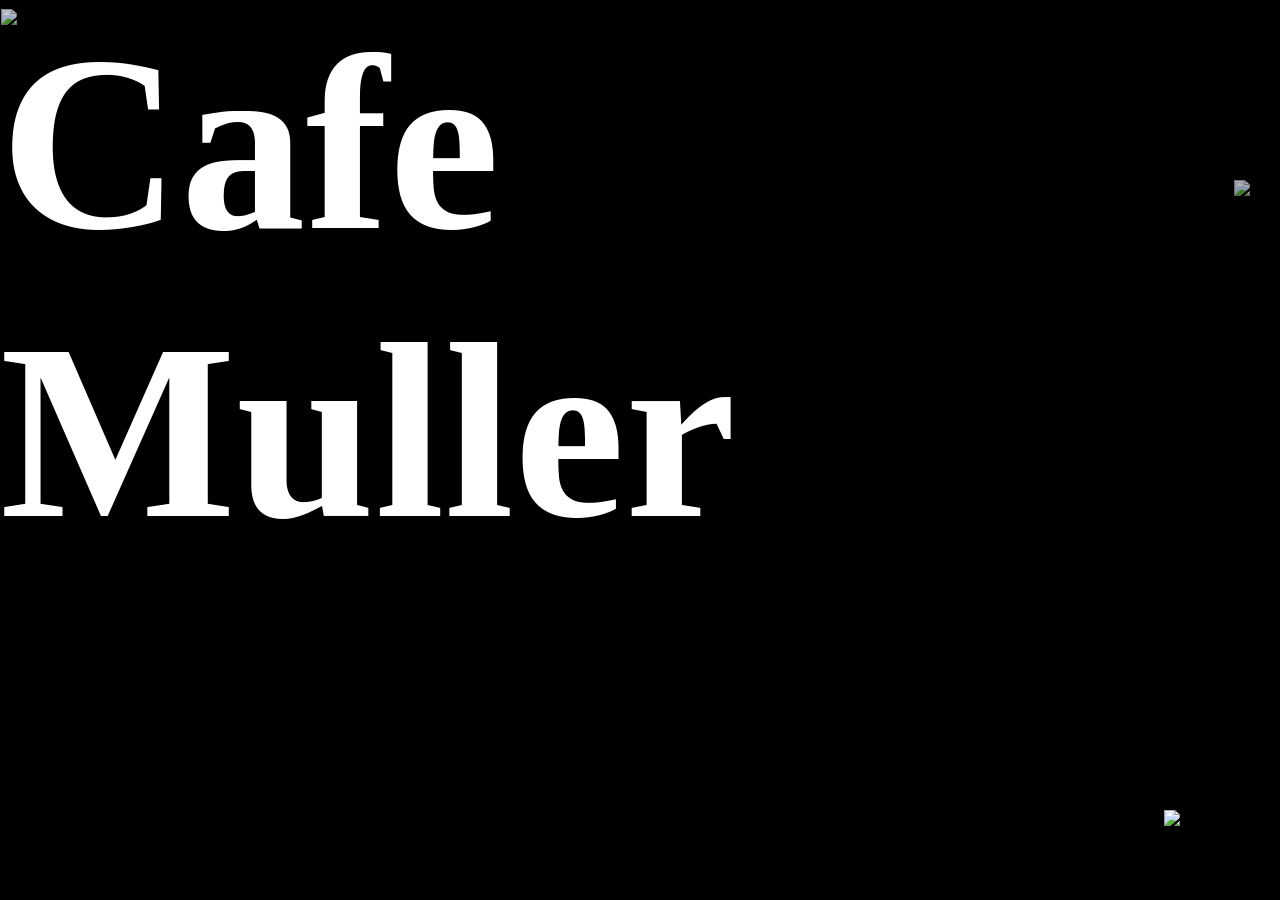
==== index.html @ 4f9dac2a "Add index.html for redirection to homepage" ====
<!DOCTYPE html>
<html>
  <head>
    <meta charset="utf-8">
    <meta http-equiv="refresh" content="0; url=./pages/2.html">
    <title>Redirecting...</title>
  </head>
  <body>
    <p>Redirecting to <a href="./pages/2.html">homepage</a>...</p>
  </body>
</html>
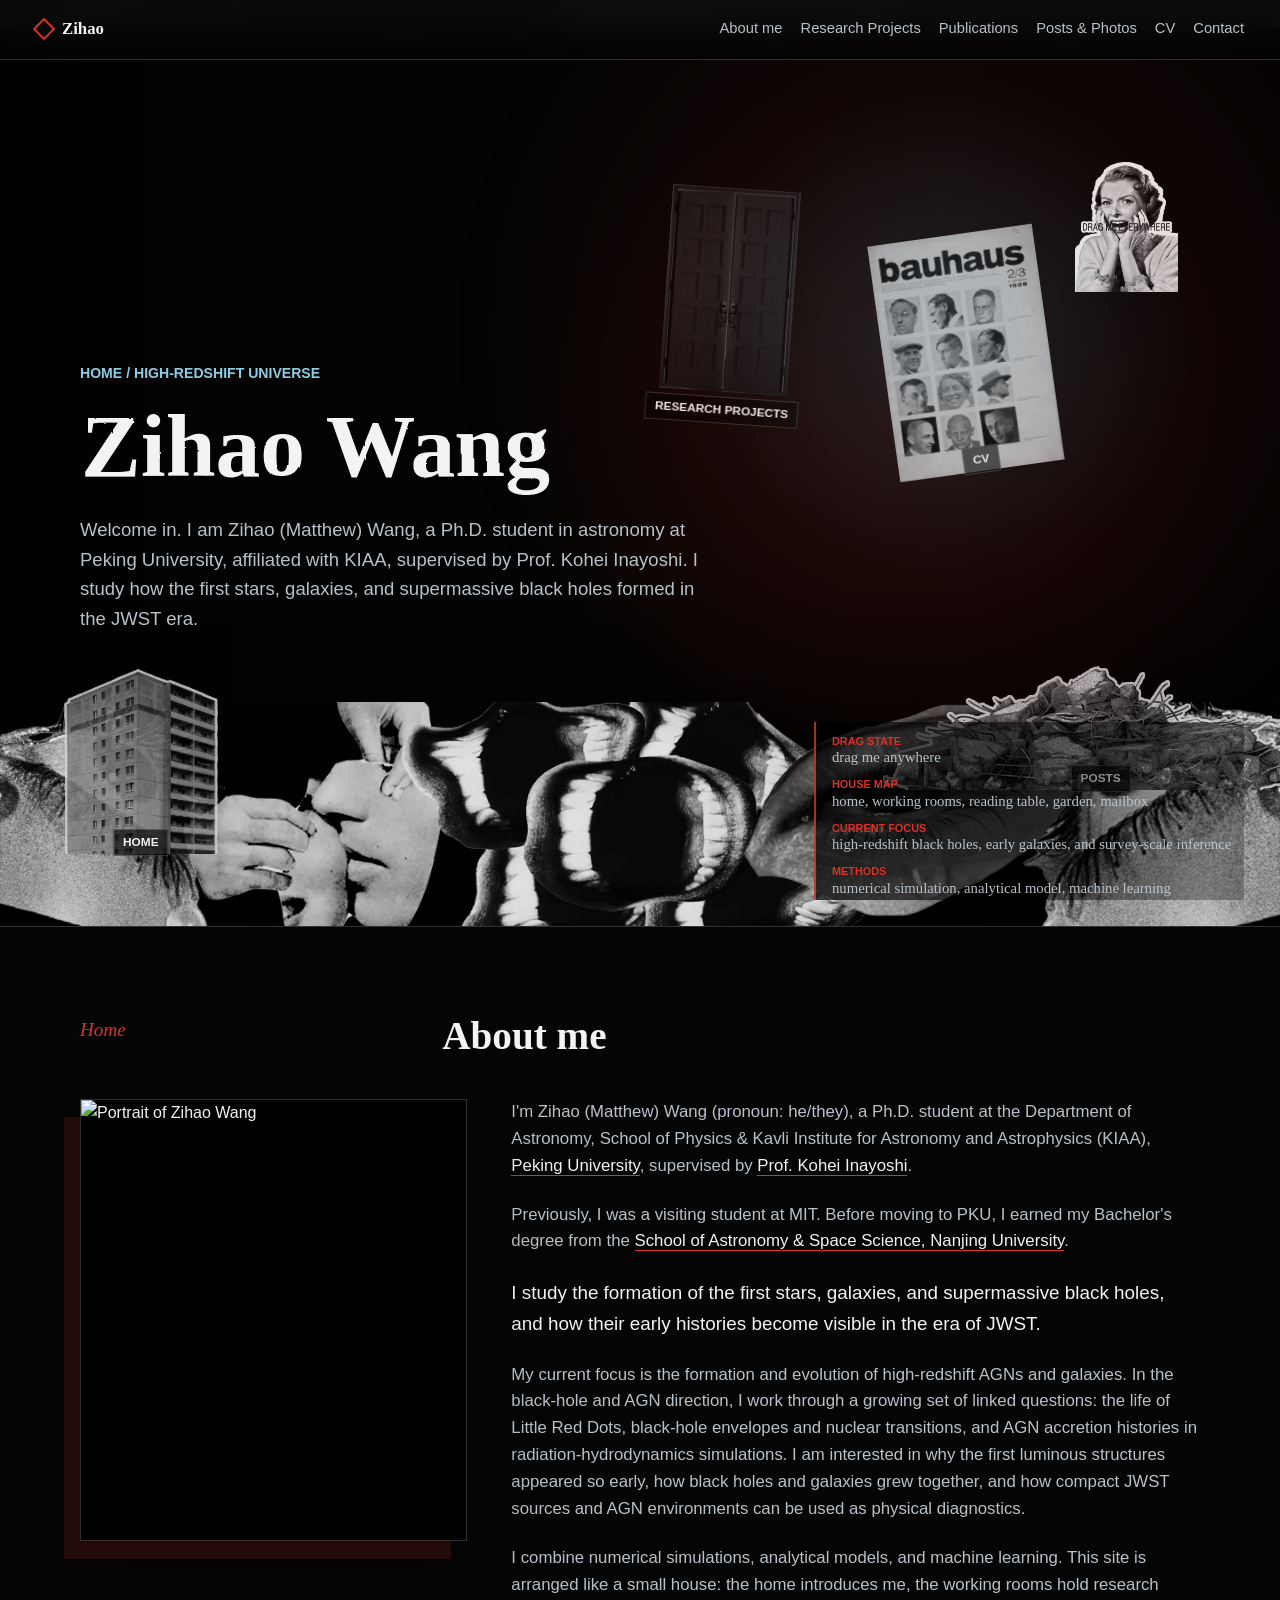
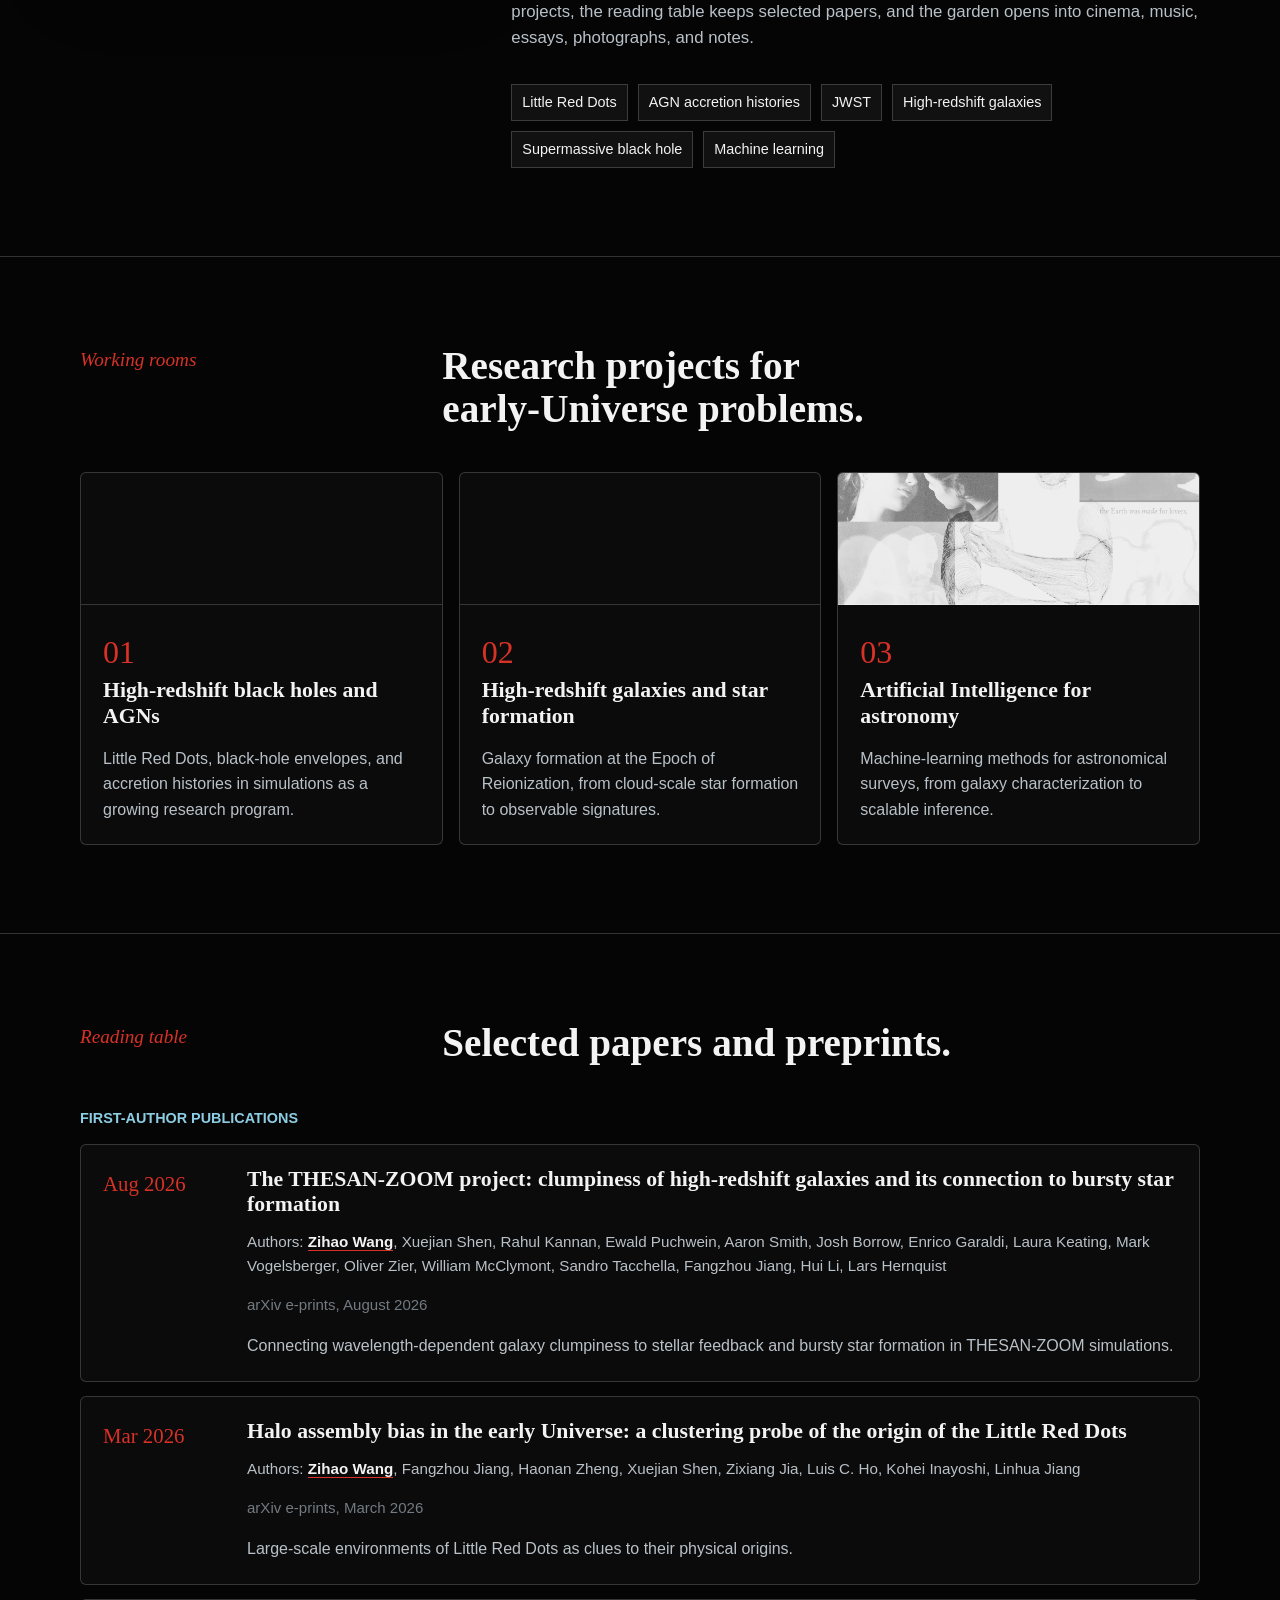
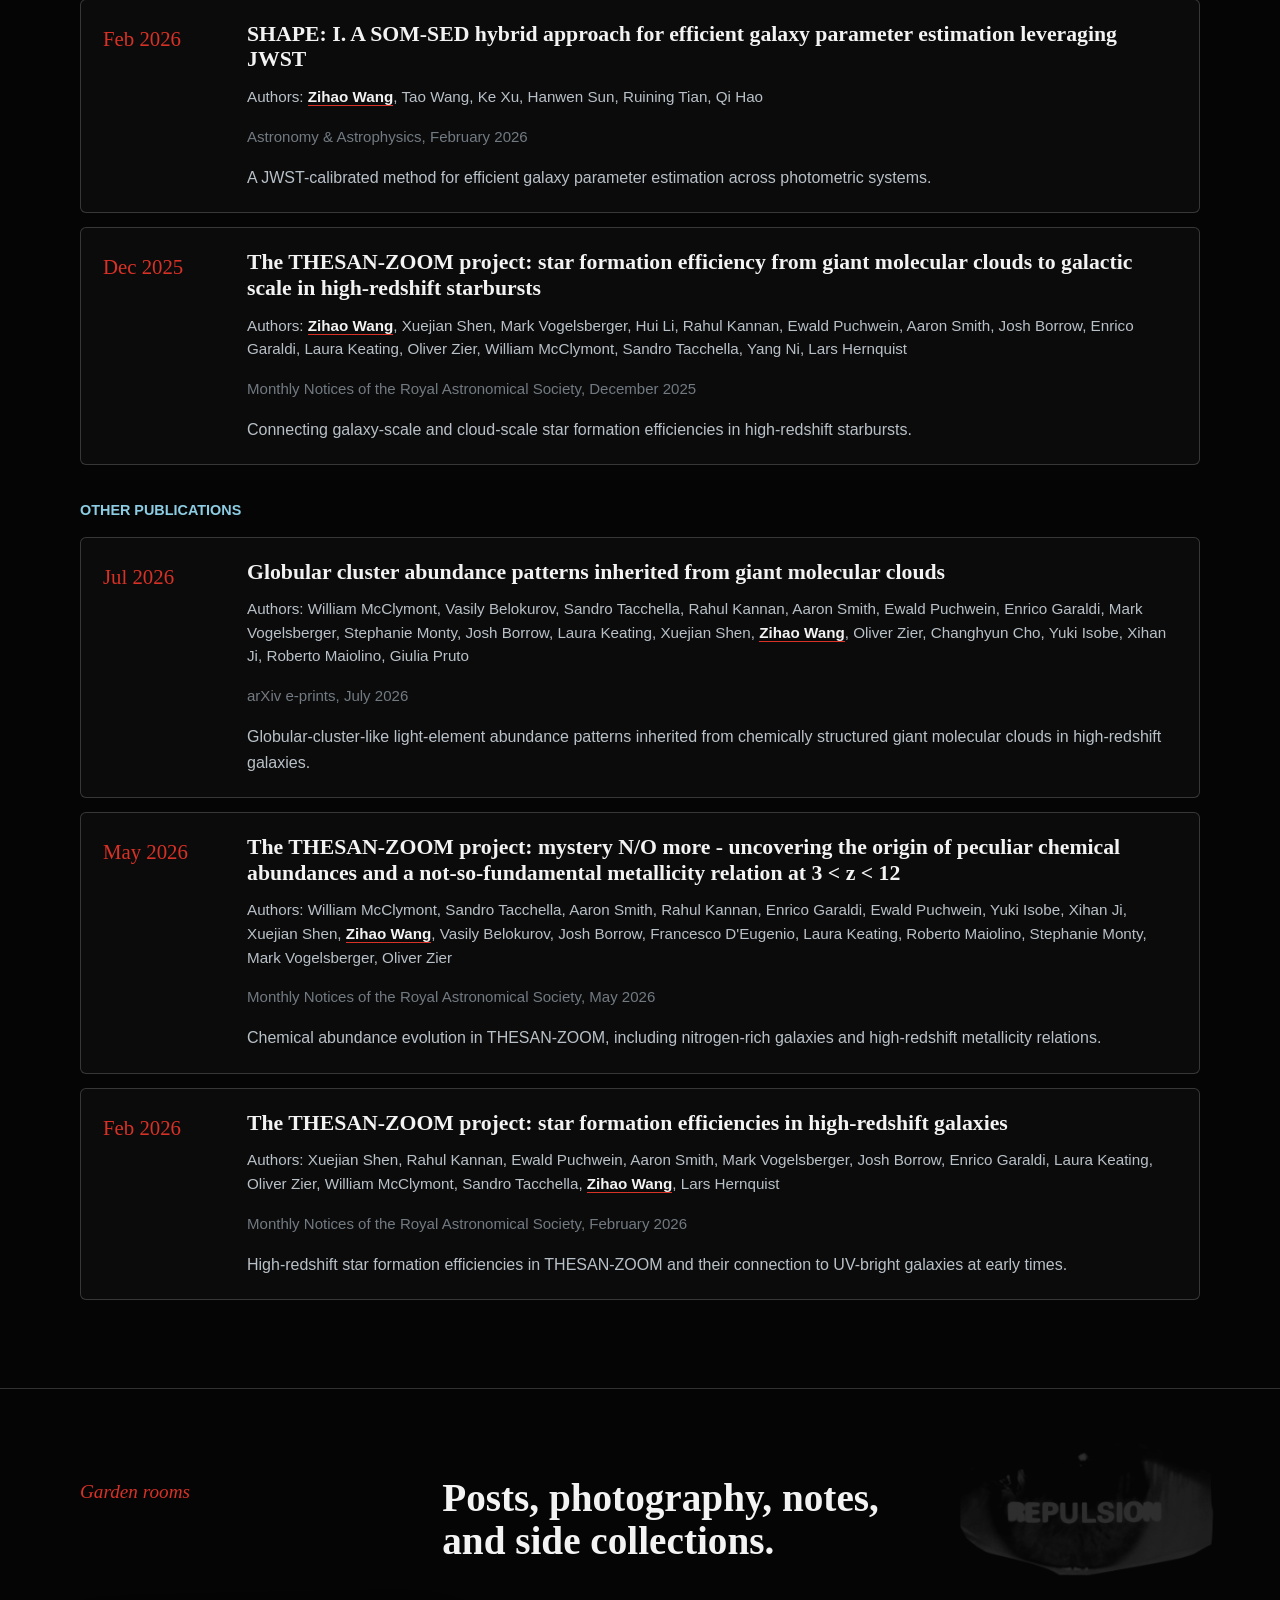
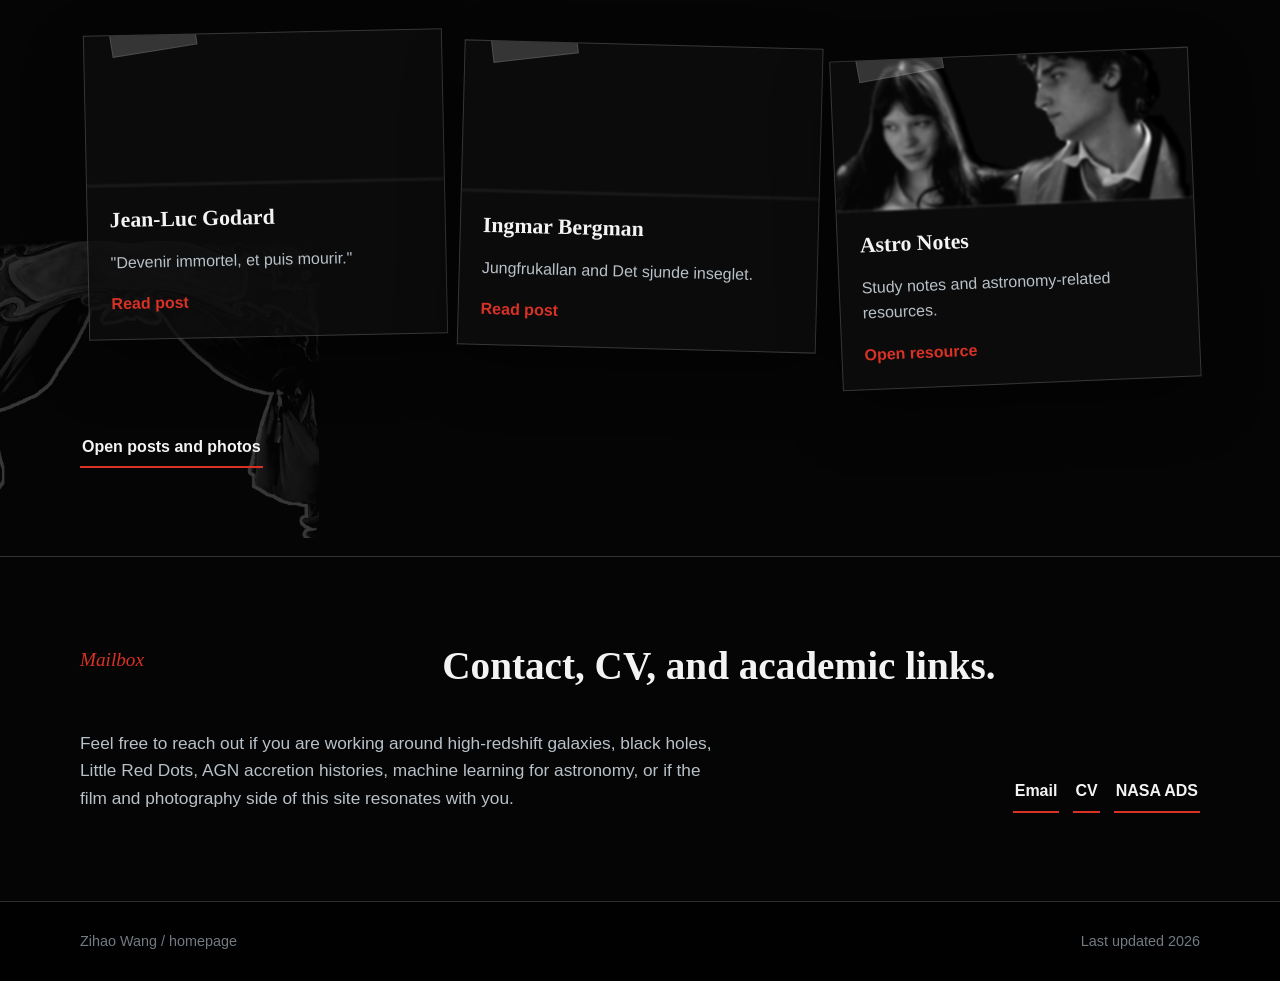
==== commit e5fe00e8: "Publish site updates and faster BH-star evolution" ====
--- a/index.html
+++ b/index.html
@@ -1,11 +1,1728 @@
 <!DOCTYPE html>
-<html>
-  <head>
-    <meta charset="utf-8">
-    <meta http-equiv="refresh" content="0; url=./pages/2.html">
-    <title>Redirecting...</title>
-  </head>
-  <body>
-    <p>Redirecting to <a href="./pages/2.html">homepage</a>...</p>
-  </body>
+<html lang="en">
+<head>
+  <meta charset="utf-8">
+  <meta name="viewport" content="width=device-width, initial-scale=1">
+  <title>Zihao Wang | Homepage</title>
+  <meta name="description" content="Zihao Wang is a Ph.D. student in astronomy at Peking University / KIAA, working on high-redshift black holes, AGNs, Little Red Dots, galaxy formation, numerical simulations, and machine learning.">
+  <meta name="robots" content="index, follow">
+  <link rel="canonical" href="https://zihaowang-kiaa.github.io/personal-homepage/">
+  <meta property="og:type" content="profile">
+  <meta property="og:title" content="Zihao Wang | Astronomy Ph.D. Student">
+  <meta property="og:description" content="Personal academic homepage of Zihao Wang: high-redshift black holes, AGNs, Little Red Dots, galaxy formation, publications, projects, posts, and CV.">
+  <meta property="og:url" content="https://zihaowang-kiaa.github.io/personal-homepage/">
+  <meta property="og:image" content="https://zihaowang-kiaa.github.io/personal-homepage/source%20materials/ppl.png">
+  <meta name="twitter:card" content="summary_large_image">
+  <link rel="icon" href="data:,">
+  <script type="application/ld+json">
+    {
+      "@context": "https://schema.org",
+      "@type": "Person",
+      "name": "Zihao Wang",
+      "alternateName": ["Matthew Wang", "Z. Wang"],
+      "url": "https://zihaowang-kiaa.github.io/personal-homepage/",
+      "image": "https://zihaowang-kiaa.github.io/personal-homepage/source%20materials/ppl.png",
+      "jobTitle": "Ph.D. student in astronomy",
+      "affiliation": {
+        "@type": "CollegeOrUniversity",
+        "name": "Peking University"
+      },
+      "alumniOf": [
+        {
+          "@type": "CollegeOrUniversity",
+          "name": "Nanjing University"
+        },
+        {
+          "@type": "CollegeOrUniversity",
+          "name": "Massachusetts Institute of Technology"
+        }
+      ],
+      "knowsAbout": [
+        "Astronomy",
+        "High-redshift black holes",
+        "Active galactic nuclei",
+        "Little Red Dots",
+        "Galaxy formation",
+        "Numerical simulations",
+        "Machine learning for astronomy"
+      ],
+      "email": "mailto:zihaowang25@stu.pku.edu.cn",
+      "sameAs": [
+        "https://orcid.org/0009-0007-4590-6550",
+        "https://ui.adsabs.harvard.edu/public-libraries/KrWPK55_RIi-0et1K3-kDQ",
+        "https://astro.pku.edu.cn/"
+      ]
+    }
+  </script>
+  <style>
+    :root {
+      color-scheme: dark;
+      --bg: #050505;
+      --ink: #f3f3f3;
+      --muted: #b9c1c8;
+      --dim: #727a82;
+      --line: rgba(255, 255, 255, 0.18);
+      --red: #d83126;
+      --cyan: #8dcde3;
+      --paper: rgba(14, 14, 14, 0.84);
+      --room-image: url("source materials/door_close.png");
+    }
+
+    * {
+      box-sizing: border-box;
+    }
+
+    html {
+      scroll-behavior: smooth;
+    }
+
+    body {
+      margin: 0;
+      min-height: 100vh;
+      color: var(--ink);
+      background: var(--bg);
+      font-family: Inter, Helvetica, Arial, sans-serif;
+      line-height: 1.6;
+      overflow-x: hidden;
+    }
+
+    body::before {
+      content: "";
+      position: fixed;
+      inset: 0;
+      background-image: url("source materials/bgfirst.png");
+      background-size: cover;
+      background-position: center;
+      opacity: 0.38;
+      z-index: -3;
+    }
+
+    body::after {
+      content: "";
+      position: fixed;
+      inset: 0;
+      background: rgba(0, 0, 0, 0.52);
+      z-index: -2;
+    }
+
+    a {
+      color: inherit;
+      text-decoration: none;
+    }
+
+    img {
+      display: block;
+      max-width: 100%;
+    }
+
+    .site-nav {
+      position: fixed;
+      top: 0;
+      left: 0;
+      right: 0;
+      z-index: 20;
+      display: flex;
+      align-items: center;
+      justify-content: space-between;
+      gap: 24px;
+      padding: 16px 36px;
+      border-bottom: 1px solid var(--line);
+      background: rgba(5, 5, 5, 0.74);
+      backdrop-filter: blur(14px);
+    }
+
+    .mark {
+      display: inline-flex;
+      align-items: center;
+      gap: 10px;
+      font-family: Georgia, "Times New Roman", serif;
+      font-size: 1.05rem;
+      font-weight: 700;
+    }
+
+    .mark::before {
+      content: "";
+      width: 12px;
+      height: 12px;
+      border: 2px solid var(--red);
+      transform: rotate(45deg);
+    }
+
+    .nav-links {
+      display: flex;
+      align-items: center;
+      gap: 18px;
+      color: var(--muted);
+      font-size: 0.92rem;
+    }
+
+    .nav-links a {
+      border-bottom: 1px solid transparent;
+    }
+
+    .nav-projects {
+      position: relative;
+    }
+
+    .nav-projects summary {
+      list-style: none;
+      cursor: pointer;
+      border-bottom: 1px solid transparent;
+    }
+
+    .nav-projects summary::-webkit-details-marker {
+      display: none;
+    }
+
+    .nav-projects summary:hover,
+    .nav-projects summary:focus-visible,
+    .nav-links a:hover,
+    .nav-links a:focus-visible {
+      color: var(--ink);
+      border-color: var(--red);
+    }
+
+    .nav-projects[open] summary {
+      color: var(--ink);
+      border-color: var(--red);
+    }
+
+    .nav-project-options {
+      position: absolute;
+      top: calc(100% + 14px);
+      right: 0;
+      width: 300px;
+      border: 1px solid var(--line);
+      background: rgba(5, 5, 5, 0.92);
+      backdrop-filter: blur(14px);
+      box-shadow: 0 22px 44px rgba(0, 0, 0, 0.34);
+    }
+
+    .nav-project-options a,
+    .nav-project-options span {
+      display: grid;
+      gap: 2px;
+      padding: 14px;
+      border-top: 1px solid var(--line);
+      color: var(--muted);
+    }
+
+    .nav-project-options a:first-child,
+    .nav-project-options span:first-child {
+      border-top: 0;
+    }
+
+    .nav-project-options a:hover,
+    .nav-project-options a:focus-visible {
+      color: var(--ink);
+      background: rgba(216, 49, 38, 0.14);
+    }
+
+    .nav-project-options small {
+      color: var(--dim);
+      font-weight: 800;
+      text-transform: uppercase;
+      letter-spacing: 0;
+    }
+
+    .nav-project-options .placeholder {
+      opacity: 0.58;
+    }
+
+    main {
+      position: relative;
+    }
+
+    .hero {
+      position: relative;
+      min-height: 100svh;
+      padding: 128px 36px 84px;
+      display: grid;
+      align-items: center;
+      overflow: hidden;
+      isolation: isolate;
+    }
+
+    .hero::after {
+      content: "";
+      position: absolute;
+      inset: 0;
+      z-index: 0;
+      pointer-events: none;
+      background: radial-gradient(
+        circle at var(--spot-x, 74%) var(--spot-y, 34%),
+        rgba(141, 205, 227, 0.18),
+        rgba(216, 49, 38, 0.08) 16rem,
+        transparent 31rem
+      );
+      opacity: 0.82;
+      transition: opacity 0.24s ease;
+    }
+
+    .hero-inner,
+    .section-inner {
+      width: min(1120px, 100%);
+      margin: 0 auto;
+    }
+
+    .hero-inner {
+      position: relative;
+      z-index: 2;
+      display: block;
+      align-items: center;
+      pointer-events: none;
+    }
+
+    .hero-copy {
+      position: relative;
+      width: 100%;
+      pointer-events: auto;
+    }
+
+    .eyebrow {
+      margin: 0 0 18px;
+      color: var(--cyan);
+      font-size: 0.88rem;
+      text-transform: uppercase;
+      font-weight: 700;
+    }
+
+    h1 {
+      margin: 0;
+      max-width: 760px;
+      font-family: Georgia, "Times New Roman", serif;
+      font-size: 5.6rem;
+      line-height: 0.94;
+      font-weight: 700;
+      text-wrap: balance;
+      filter: url(#text-waver);
+    }
+
+    .lead {
+      margin: 28px 0 0;
+      width: min(620px, 100%);
+      color: var(--muted);
+      font-size: 1.16rem;
+    }
+
+    .hero-actions {
+      display: flex;
+      flex-wrap: wrap;
+      gap: 12px;
+      margin-top: 32px;
+    }
+
+    .text-link {
+      display: inline-flex;
+      align-items: center;
+      min-height: 42px;
+      padding: 0 2px;
+      color: var(--ink);
+      border-bottom: 2px solid var(--red);
+      font-weight: 700;
+    }
+
+    .text-link:hover,
+    .text-link:focus-visible {
+      color: var(--cyan);
+    }
+
+    .collage {
+      position: absolute;
+      inset: 0;
+      pointer-events: none;
+      z-index: 1;
+    }
+
+    .collage img {
+      position: absolute;
+      mix-blend-mode: screen;
+      filter: grayscale(100%) contrast(1.2);
+      opacity: 0.7;
+    }
+
+    .collage .eye {
+      width: 24vw;
+      min-width: 220px;
+      right: 5vw;
+      top: 18vh;
+      opacity: 0.42;
+    }
+
+    .home-stage {
+      position: absolute;
+      inset: 0;
+      z-index: 0;
+      overflow: hidden;
+      background: #050505;
+      isolation: isolate;
+    }
+
+    .home-stage::after {
+      content: "";
+      position: absolute;
+      inset: 0;
+      z-index: 1;
+      pointer-events: none;
+      background:
+        linear-gradient(90deg, rgba(0, 0, 0, 0.82), rgba(0, 0, 0, 0.38) 42%, rgba(0, 0, 0, 0.58)),
+        linear-gradient(0deg, rgba(0, 0, 0, 0.88), transparent 38%),
+        radial-gradient(circle at var(--spot-x, 70%) var(--spot-y, 44%), rgba(216, 49, 38, 0.18), transparent 34%);
+    }
+
+    .stage-video {
+      position: absolute;
+      inset: 0;
+      z-index: 0;
+      width: 100%;
+      height: 100%;
+      object-fit: cover;
+      opacity: 0.34;
+      filter: grayscale(100%) contrast(1.4) brightness(0.74);
+    }
+
+    .stage-ground,
+    .stage-prop {
+      position: absolute;
+      z-index: 3;
+      display: block;
+      user-select: none;
+    }
+
+    .stage-ground {
+      left: 0;
+      right: 0;
+      bottom: -10px;
+      z-index: 2;
+      width: 100%;
+      height: 26%;
+      object-fit: cover;
+      opacity: 0.88;
+      filter: grayscale(100%) contrast(1.12);
+      pointer-events: none;
+    }
+
+    .stage-prop {
+      border: 0;
+      padding: 0;
+      background: transparent;
+      color: var(--ink);
+      cursor: crosshair;
+      will-change: transform;
+    }
+
+    .stage-prop img {
+      width: 100%;
+      pointer-events: none;
+      filter: grayscale(100%) contrast(1.12) brightness(0.82);
+      opacity: 0.86;
+      transition: filter 0.2s ease, transform 0.2s ease, opacity 0.2s ease;
+    }
+
+    .stage-prop.is-lit img,
+    .stage-prop.is-cued img,
+    .stage-prop.is-unlocked img {
+      filter: grayscale(0%) contrast(1.14);
+      transform: translateY(-8px) scale(1.04);
+      opacity: 1;
+    }
+
+    .stage-prop.is-cued::after,
+    .stage-prop.is-unlocked::after {
+      content: "";
+      position: absolute;
+      inset: -10px;
+      z-index: -1;
+      border: 1px solid rgba(141, 205, 227, 0.54);
+      background: radial-gradient(circle, rgba(141, 205, 227, 0.18), transparent 62%);
+      transform: rotate(-3deg);
+    }
+
+    .stage-prop.is-unlocked {
+      cursor: pointer;
+    }
+
+    .stage-prop.is-unlocked::after {
+      border-color: rgba(216, 49, 38, 0.58);
+      background: radial-gradient(circle, rgba(216, 49, 38, 0.18), transparent 66%);
+    }
+
+    .stage-prop:focus-visible {
+      outline: 2px solid var(--cyan);
+      outline-offset: 4px;
+    }
+
+    .stage-prop.house {
+      left: clamp(28px, 5vw, 84px);
+      bottom: clamp(58px, 8vh, 92px);
+      width: clamp(118px, 12vw, 190px);
+    }
+
+    .stage-prop.door {
+      left: 52%;
+      top: 18%;
+      width: clamp(94px, 10vw, 170px);
+      transform: rotate(4deg);
+    }
+
+    .stage-prop.ruin {
+      right: clamp(-70px, -3vw, -20px);
+      bottom: clamp(100px, 15vh, 170px);
+      width: clamp(280px, 34vw, 520px);
+    }
+
+    .stage-prop.cv {
+      right: clamp(120px, 18vw, 280px);
+      top: clamp(130px, 23vh, 230px);
+      width: clamp(130px, 13vw, 210px);
+      transform: rotate(-8deg);
+    }
+
+    .stage-label {
+      position: absolute;
+      left: 50%;
+      bottom: -2px;
+      width: max-content;
+      max-width: 180px;
+      padding: 6px 9px;
+      transform: translateX(-50%);
+      border: 1px solid rgba(255, 255, 255, 0.18);
+      background: rgba(0, 0, 0, 0.62);
+      color: var(--ink);
+      font-size: 0.74rem;
+      font-weight: 900;
+      line-height: 1.1;
+      text-transform: uppercase;
+    }
+
+    .stage-prop.door .stage-label {
+      bottom: auto;
+      top: calc(100% + 5px);
+    }
+
+    .stage-dragger {
+      position: absolute;
+      top: clamp(92px, 15vh, 160px);
+      right: clamp(34px, 8vw, 144px);
+      z-index: 5;
+      width: clamp(86px, 8vw, 138px);
+      padding: 0;
+      border: 0;
+      background: transparent;
+      color: var(--ink);
+      cursor: grab;
+      touch-action: none;
+      user-select: none;
+      filter: drop-shadow(0 24px 28px rgba(0, 0, 0, 0.55));
+    }
+
+    .stage-dragger img {
+      width: 100%;
+      pointer-events: none;
+      filter: grayscale(100%) contrast(1.16);
+      opacity: 0.92;
+      transition: filter 0.18s ease, opacity 0.18s ease, transform 0.18s ease;
+    }
+
+    .stage-dragger:hover img,
+    .stage-dragger:focus-visible img,
+    .stage-dragger.is-dragging img {
+      filter: grayscale(0%) contrast(1.12);
+      opacity: 1;
+      transform: rotate(-2deg) scale(1.03);
+    }
+
+    .stage-dragger:focus-visible {
+      outline: 2px solid var(--cyan);
+      outline-offset: 4px;
+    }
+
+    .collage .fragment {
+      width: 210px;
+      left: 8vw;
+      bottom: 12vh;
+      transform: rotate(11deg);
+      opacity: 0.55;
+    }
+
+    .stage-status {
+      position: absolute;
+      right: 36px;
+      bottom: 26px;
+      z-index: 4;
+      display: grid;
+      gap: 9px;
+      width: min(430px, calc(100% - 72px));
+      max-height: min(30svh, 178px);
+      padding: 12px 2px 12px 16px;
+      border-left: 2px solid rgba(216, 49, 38, 0.82);
+      background: linear-gradient(90deg, rgba(0, 0, 0, 0.74), rgba(0, 0, 0, 0.26));
+      color: var(--muted);
+      font-family: Georgia, "Times New Roman", serif;
+      font-size: 0.92rem;
+      line-height: 1.35;
+      overflow-y: auto;
+      overscroll-behavior: contain;
+      transition: border-color 0.2s ease, background 0.2s ease;
+    }
+
+    .stage-status.is-focused {
+      border-left-color: rgba(141, 205, 227, 0.92);
+      background: linear-gradient(90deg, rgba(0, 0, 0, 0.82), rgba(141, 205, 227, 0.1));
+    }
+
+    .stage-status::-webkit-scrollbar {
+      width: 8px;
+    }
+
+    .stage-status::-webkit-scrollbar-thumb {
+      background: rgba(255, 255, 255, 0.22);
+    }
+
+    .stage-status div {
+      padding-right: 10px;
+    }
+
+    .stage-status > div > span:first-child {
+      color: var(--red);
+      display: block;
+      font-family: Inter, Helvetica, Arial, sans-serif;
+      font-size: 0.68rem;
+      font-style: normal;
+      font-weight: 900;
+      letter-spacing: 0;
+      text-transform: uppercase;
+    }
+
+    section {
+      position: relative;
+      padding: 88px 36px;
+      border-top: 1px solid var(--line);
+    }
+
+    .section-head {
+      display: grid;
+      grid-template-columns: minmax(180px, 0.42fr) minmax(0, 1fr);
+      gap: 44px;
+      align-items: start;
+      margin-bottom: 42px;
+    }
+
+    .section-kicker {
+      margin: 0;
+      color: var(--red);
+      font-family: Georgia, "Times New Roman", serif;
+      font-size: 1.2rem;
+      font-style: italic;
+    }
+
+    .section-title {
+      margin: 0;
+      font-family: Georgia, "Times New Roman", serif;
+      font-size: 2.45rem;
+      line-height: 1.08;
+      text-wrap: balance;
+    }
+
+    .bio-grid {
+      display: grid;
+      grid-template-columns: minmax(240px, 0.72fr) minmax(0, 1.28fr);
+      gap: 44px;
+      align-items: start;
+    }
+
+    .portrait-stack {
+      position: sticky;
+      top: 96px;
+      min-height: 440px;
+      border: 1px solid var(--line);
+      background: rgba(0, 0, 0, 0.56);
+      box-shadow:
+        -16px 18px 0 rgba(216, 49, 38, 0.14),
+        0 28px 72px rgba(0, 0, 0, 0.42);
+      overflow: hidden;
+    }
+
+    .portrait-stack img {
+      width: 100%;
+      height: 100%;
+      min-height: 440px;
+      object-fit: contain;
+      object-position: center;
+      background: rgba(0, 0, 0, 0.42);
+    }
+
+    .bio-copy {
+      display: grid;
+      gap: 22px;
+    }
+
+    .bio-copy p {
+      margin: 0;
+      color: var(--muted);
+      font-size: 1.05rem;
+    }
+
+    .bio-copy .about-lede {
+      color: var(--ink);
+      font-size: 1.18rem;
+      line-height: 1.65;
+    }
+
+    .bio-copy a {
+      color: var(--ink);
+      border-bottom: 1px solid var(--red);
+    }
+
+    .bio-copy a:hover,
+    .bio-copy a:focus-visible {
+      color: var(--cyan);
+    }
+
+    .note-strip {
+      display: flex;
+      flex-wrap: wrap;
+      gap: 10px;
+      margin-top: 10px;
+    }
+
+    .note-strip span {
+      padding: 6px 10px;
+      border: 1px solid var(--line);
+      background: rgba(255, 255, 255, 0.05);
+      color: var(--ink);
+      font-size: 0.9rem;
+    }
+
+    .research-grid,
+    .works-grid,
+    .posts-grid {
+      display: grid;
+      grid-template-columns: repeat(3, minmax(0, 1fr));
+      gap: 16px;
+    }
+
+    .tile,
+    .work-item,
+    .post-item,
+    .publication {
+      border: 1px solid var(--line);
+      border-radius: 6px;
+      background: var(--paper);
+    }
+
+    .tile {
+      min-height: 300px;
+      padding: 0;
+      display: flex;
+      flex-direction: column;
+      justify-content: space-between;
+      overflow: hidden;
+    }
+
+    .project-card {
+      color: inherit;
+      transition: transform 0.2s ease, border-color 0.2s ease, background 0.2s ease;
+    }
+
+    .project-card:hover,
+    .project-card:focus-visible {
+      transform: translateY(-4px);
+      border-color: rgba(216, 49, 38, 0.72);
+      background: rgba(20, 20, 20, 0.92);
+      outline: none;
+    }
+
+    .tile h3,
+    .post-item h3,
+    .work-item h3,
+    .publication h3 {
+      margin: 0;
+      font-family: Georgia, "Times New Roman", serif;
+      font-size: 1.36rem;
+      line-height: 1.18;
+    }
+
+    .tile p,
+    .post-item p,
+    .work-item p,
+    .publication p {
+      margin: 16px 0 0;
+      color: var(--muted);
+    }
+
+    .publication .authors {
+      margin-top: 12px;
+      color: var(--muted);
+      font-size: 0.95rem;
+      line-height: 1.55;
+    }
+
+    .publication .me {
+      color: var(--ink);
+      font-weight: 800;
+      border-bottom: 1px solid var(--red);
+    }
+
+    .pub-group + .pub-group {
+      margin-top: 34px;
+    }
+
+    .pub-group-title {
+      margin: 0 0 14px;
+      color: var(--cyan);
+      font-size: 0.9rem;
+      font-weight: 900;
+      text-transform: uppercase;
+      letter-spacing: 0;
+    }
+
+    .tile .index {
+      color: var(--red);
+      font-family: Georgia, "Times New Roman", serif;
+      font-size: 2rem;
+    }
+
+    .tile-visual {
+      min-height: 132px;
+      border-bottom: 1px solid var(--line);
+      background-size: cover;
+      background-position: center;
+      filter: grayscale(0%) contrast(1.16);
+    }
+
+    .tile:nth-child(1) .tile-visual {
+      background-image: url("source materials/bg01.jpeg");
+    }
+
+    .tile:nth-child(2) .tile-visual {
+      background-image: url("source materials/JWST.png");
+    }
+
+    .tile:nth-child(3) .tile-visual {
+      background-image: url("source materials/bgfirst.png");
+    }
+
+    .tile-body {
+      padding: 22px;
+    }
+
+    .pub-list {
+      display: grid;
+      gap: 14px;
+    }
+
+    .publication {
+      display: grid;
+      grid-template-columns: 120px minmax(0, 1fr);
+      gap: 24px;
+      padding: 22px;
+    }
+
+    .publication time,
+    .publication .pub-label {
+      color: var(--red);
+      font-family: Georgia, "Times New Roman", serif;
+      font-size: 1.3rem;
+    }
+
+    .publication .venue {
+      color: var(--dim);
+      font-size: 0.94rem;
+    }
+
+    .work-item {
+      overflow: hidden;
+    }
+
+    .work-media {
+      aspect-ratio: 4 / 3;
+      border-bottom: 1px solid var(--line);
+      background-size: cover;
+      background-position: center;
+      filter: grayscale(100%) contrast(1.08);
+    }
+
+    .work-item:nth-child(1) .work-media {
+      background-image: url("source materials/bgfirst.png");
+    }
+
+    .work-item:nth-child(2) .work-media {
+      background-image: url("source materials/ppl.png");
+      filter: none;
+    }
+
+    .work-item:nth-child(3) .work-media {
+      background-image: url("source materials/ruin.png");
+    }
+
+    .work-body {
+      padding: 20px;
+    }
+
+    #posts {
+      overflow: hidden;
+    }
+
+    #posts::before,
+    #posts::after {
+      content: "";
+      position: absolute;
+      z-index: 0;
+      pointer-events: none;
+      background-size: contain;
+      background-repeat: no-repeat;
+      filter: grayscale(100%) contrast(1.2);
+      opacity: 0.2;
+    }
+
+    #posts::before {
+      right: 5vw;
+      top: 54px;
+      width: clamp(170px, 20vw, 310px);
+      aspect-ratio: 1;
+      background-image: url("source materials/eye2.png");
+      mix-blend-mode: screen;
+    }
+
+    #posts::after {
+      left: -60px;
+      bottom: 18px;
+      width: min(520px, 54vw);
+      aspect-ratio: 7 / 4;
+      background-image: url("source materials/curtain.png");
+    }
+
+    #posts .section-inner {
+      position: relative;
+      z-index: 2;
+    }
+
+    #posts .posts-grid {
+      padding: 28px 6px 36px;
+      align-items: start;
+    }
+
+    .post-item {
+      min-height: 190px;
+      padding: 22px;
+      overflow: hidden;
+    }
+
+    #posts .post-item {
+      position: relative;
+      border-radius: 0;
+      box-shadow: 0 24px 58px rgba(0, 0, 0, 0.38);
+      transform: rotate(-1.2deg);
+      transition: transform 0.22s ease, border-color 0.22s ease;
+    }
+
+    #posts .post-item:nth-child(even) {
+      transform: rotate(1.5deg) translateY(12px);
+    }
+
+    #posts .post-item:nth-child(3n) {
+      transform: rotate(-2.4deg) translateY(22px);
+    }
+
+    #posts .post-item::before {
+      content: "";
+      position: absolute;
+      top: -12px;
+      left: 26px;
+      width: 84px;
+      height: 26px;
+      z-index: 3;
+      background: rgba(243, 243, 243, 0.18);
+      border: 1px solid rgba(243, 243, 243, 0.12);
+      transform: rotate(-8deg);
+    }
+
+    #posts .post-item:hover,
+    #posts .post-item:focus-within {
+      transform: rotate(0deg) translateY(-6px);
+      border-color: rgba(216, 49, 38, 0.72);
+    }
+
+    .post-item.has-cover {
+      padding: 0;
+    }
+
+    .post-cover {
+      min-height: 150px;
+      background-size: cover;
+      background-position: center;
+      border-bottom: 1px solid var(--line);
+      filter: grayscale(82%) contrast(1.12) blur(1px);
+      transition: filter 0.24s ease;
+    }
+
+    #posts .post-item:hover .post-cover,
+    #posts .post-item:focus-within .post-cover {
+      filter: grayscale(8%) contrast(1.12) blur(0);
+    }
+
+    .post-body {
+      padding: 22px;
+    }
+
+    .post-item a {
+      color: var(--red);
+      font-weight: 700;
+      border-bottom: 1px solid transparent;
+    }
+
+    .post-item a:hover,
+    .post-item a:focus-visible {
+      border-color: var(--red);
+    }
+
+    .contact-band {
+      display: grid;
+      grid-template-columns: minmax(0, 1fr) auto;
+      gap: 32px;
+      align-items: end;
+    }
+
+    .contact-band p {
+      margin: 0;
+      max-width: 640px;
+      color: var(--muted);
+      font-size: 1.08rem;
+    }
+
+    .contact-links {
+      display: flex;
+      flex-wrap: wrap;
+      justify-content: flex-end;
+      gap: 14px;
+      color: var(--ink);
+      font-weight: 700;
+    }
+
+    footer {
+      padding: 28px 36px;
+      border-top: 1px solid var(--line);
+      color: var(--dim);
+      font-size: 0.9rem;
+      background: rgba(0, 0, 0, 0.8);
+    }
+
+    .footer-inner {
+      width: min(1120px, 100%);
+      margin: 0 auto;
+      display: flex;
+      justify-content: space-between;
+      gap: 20px;
+      flex-wrap: wrap;
+    }
+
+    @media (max-width: 860px) {
+      .site-nav {
+        position: absolute;
+        padding: 14px 20px;
+        align-items: flex-start;
+      }
+
+      .nav-links {
+        display: none;
+      }
+
+      .hero {
+        min-height: 860px;
+        padding: 108px 20px 78px;
+        align-items: start;
+      }
+
+      .hero-inner {
+        grid-template-columns: 1fr;
+        gap: 28px;
+      }
+
+      h1 {
+        font-size: 3.35rem;
+      }
+
+      .lead {
+        width: min(350px, 100%);
+        font-size: 1.02rem;
+        line-height: 1.5;
+      }
+
+      .stage-prop.house {
+        left: 18px;
+        bottom: 184px;
+        width: 116px;
+      }
+
+      .stage-prop.door {
+        left: 50%;
+        top: 58%;
+        width: 92px;
+      }
+
+      .stage-prop.ruin {
+        right: -76px;
+        bottom: 170px;
+        width: 278px;
+      }
+
+      .stage-prop.cv {
+        right: 26px;
+        top: 50%;
+        width: 94px;
+      }
+
+      .stage-dragger {
+        top: 61%;
+        right: 42%;
+        width: 84px;
+      }
+
+      .stage-status {
+        left: 20px;
+        right: 20px;
+        bottom: 52px;
+        width: auto;
+        max-height: 104px;
+      }
+
+      .collage .eye {
+        right: -80px;
+        top: 420px;
+      }
+
+      .collage .fragment {
+        left: 18px;
+        bottom: 96px;
+        width: 150px;
+      }
+
+      section {
+        padding: 62px 20px;
+      }
+
+      .section-head,
+      .bio-grid,
+      .contact-band {
+        grid-template-columns: 1fr;
+        gap: 24px;
+      }
+
+      .portrait-stack {
+        position: relative;
+        top: auto;
+        width: min(240px, 68vw);
+        min-height: 320px;
+        margin: 0 auto;
+      }
+
+      .portrait-stack img {
+        height: 320px;
+        min-height: 320px;
+      }
+
+      .research-grid,
+      .works-grid,
+      .posts-grid {
+        grid-template-columns: 1fr;
+      }
+
+      #posts::before {
+        opacity: 0.12;
+        right: -42px;
+      }
+
+      #posts::after {
+        opacity: 0.12;
+      }
+
+      #posts .post-item,
+      #posts .post-item:nth-child(even),
+      #posts .post-item:nth-child(3n) {
+        transform: none;
+      }
+
+      .publication {
+        grid-template-columns: 1fr;
+      }
+
+      .contact-links {
+        justify-content: flex-start;
+      }
+    }
+
+    @media (max-width: 520px) {
+      h1 {
+        font-size: 3rem;
+      }
+
+      .section-title {
+        font-size: 2rem;
+      }
+
+    }
+  </style>
+</head>
+<body>
+  <svg width="0" height="0" aria-hidden="true" focusable="false">
+    <filter id="text-waver">
+      <feTurbulence baseFrequency="0.012" seed="2">
+        <animate attributeName="seed" dur="0.8s" values="2;3;4;2" repeatCount="indefinite"></animate>
+      </feTurbulence>
+      <feDisplacementMap in="SourceGraphic" scale="3"></feDisplacementMap>
+    </filter>
+  </svg>
+
+	  <nav class="site-nav" aria-label="Primary navigation">
+	    <a class="mark" href="#top">Zihao</a>
+	    <div class="nav-links">
+	      <a href="#about-me">About me</a>
+	      <details class="nav-projects">
+	        <summary>Research Projects</summary>
+	        <div class="nav-project-options">
+	          <a href="pages/high-redshift-black-holes-agns.html">
+	            <small>01</small>
+	            High-redshift black holes and AGNs
+	          </a>
+	          <a href="pages/high-redshift-galaxies-star-formation.html">
+	            <small>02</small>
+	            High-redshift galaxies and star formation
+	          </a>
+	          <a href="pages/artificial-intelligence-astronomy.html">
+	            <small>03</small>
+	            Artificial Intelligence for astronomy
+	          </a>
+	        </div>
+	      </details>
+	      <a href="#publications">Publications</a>
+	      <a href="pages/posts.html">Posts &amp; Photos</a>
+	      <a href="Zihao_2026.pdf">CV</a>
+	      <a href="#contact">Contact</a>
+	    </div>
+  </nav>
+
+  <main id="top">
+    <section class="hero" aria-labelledby="home-title">
+      <div class="home-stage" id="home-stage" aria-label="Interactive homepage stage">
+        <video class="stage-video" src="source materials/vid.mp4" loop autoplay muted playsinline aria-hidden="true"></video>
+        <img class="stage-ground" src="source materials/wide.png" alt="" aria-hidden="true">
+        <a class="stage-prop house" href="#about-me" data-x="28%" data-y="70%" data-alt-src="source materials/judge_house_after.png" data-drop-label="Home opened" data-room-note="Home: introduction, portrait, and the first few coordinates." aria-label="Open home">
+          <img src="source materials/judge_house.png" alt="" draggable="false">
+          <span class="stage-label">Home</span>
+        </a>
+        <a class="stage-prop door" href="#projects" data-x="54%" data-y="24%" data-alt-src="source materials/door_open.png" data-drop-label="Working rooms open" data-room-note="Working rooms: research projects on high-redshift black holes, AGNs, galaxies, and simulations." aria-label="Open research projects">
+          <img src="source materials/door_close.png" alt="" draggable="false">
+          <span class="stage-label">Research projects</span>
+        </a>
+        <a class="stage-prop ruin" href="pages/posts.html" data-x="78%" data-y="68%" data-alt-src="source materials/judge_ruin_after.png" data-drop-label="Garden awake" data-room-note="Garden: cinema fragments, music notes, essays, photographs, and side collections." aria-label="Open posts page">
+          <img src="source materials/ruin.png" alt="" draggable="false">
+          <span class="stage-label">Posts</span>
+        </a>
+        <a class="stage-prop cv" href="Zihao_2026.pdf" data-x="70%" data-y="28%" data-alt-src="source materials/bauhaus3.jpeg" data-drop-label="CV selected" data-room-note="CV: a compact route to education, publications, talks, and experience." aria-label="Open CV">
+          <img src="source materials/bauhaus2.jpeg" alt="" draggable="false">
+          <span class="stage-label">CV</span>
+        </a>
+        <button class="stage-dragger" type="button" aria-label="Drag the figure to a room icon">
+          <img src="source materials/talkwoman_drag.png" alt="" draggable="false">
+        </button>
+      </div>
+
+      <div class="hero-inner">
+        <div class="hero-copy">
+          <p class="eyebrow">Home / high-redshift universe</p>
+          <h1 id="home-title">Zihao Wang</h1>
+          <p class="lead">
+            Welcome in. I am Zihao (Matthew) Wang, a Ph.D. student in astronomy at
+            <a href="https://astro.pku.edu.cn/" target="_blank" rel="noopener noreferrer">Peking University</a>,
+            affiliated with KIAA,
+            supervised by <a href="https://inayoshi0328.wixsite.com/kohei-inayoshi" target="_blank" rel="noopener noreferrer">Prof. Kohei Inayoshi</a>.
+            I study how the first stars, galaxies, and supermassive black holes formed in the JWST era.
+          </p>
+        </div>
+      </div>
+
+      <div class="stage-status" aria-label="Homepage room status">
+        <div><span>Drag state</span> <span id="stage-drag-status">drag me anywhere</span></div>
+        <div><span>House map</span> home, working rooms, reading table, garden, mailbox</div>
+        <div><span>Current focus</span> high-redshift black holes, early galaxies, and survey-scale inference</div>
+        <div><span>Methods</span> numerical simulation, analytical model, machine learning</div>
+      </div>
+    </section>
+
+    <section id="about-me" aria-labelledby="about-me-title">
+      <div class="section-inner">
+        <div class="section-head">
+          <p class="section-kicker">Home</p>
+          <h2 class="section-title" id="about-me-title">About me</h2>
+        </div>
+
+        <div class="bio-grid">
+          <div class="portrait-stack">
+            <img src="source materials/ppl.png" alt="Portrait of Zihao Wang">
+          </div>
+          <div class="bio-copy">
+            <p>
+              I'm Zihao (Matthew) Wang (pronoun: he/they), a Ph.D. student at the Department of
+              Astronomy, School of Physics & Kavli Institute for Astronomy and Astrophysics (KIAA),
+              <a href="https://astro.pku.edu.cn/" target="_blank" rel="noopener noreferrer">Peking University</a>, supervised by
+              <a href="https://inayoshi0328.wixsite.com/kohei-inayoshi" target="_blank" rel="noopener noreferrer">Prof. Kohei Inayoshi</a>.
+            </p>
+            <p>
+              Previously, I was a visiting student at MIT. Before moving to PKU, I earned my Bachelor's degree
+              from the
+              <a href="https://astronomy.nju.edu.cn/EN/index.html" target="_blank" rel="noopener noreferrer">School of Astronomy &amp; Space Science, Nanjing University</a>.
+            </p>
+            <p class="about-lede">
+              I study the formation of the first stars, galaxies, and supermassive black holes, and how their early
+              histories become visible in the era of JWST.
+            </p>
+            <p>
+              My current focus is the formation and evolution of high-redshift AGNs and galaxies. In the black-hole
+              and AGN direction, I work through a growing set of linked questions: the life of Little Red Dots,
+              black-hole envelopes and nuclear transitions, and AGN accretion histories in radiation-hydrodynamics
+              simulations. I am interested in why the first luminous structures appeared so early, how black holes
+              and galaxies grew together, and how compact JWST sources and AGN environments can be used as physical
+              diagnostics.
+            </p>
+            <p>
+              I combine numerical simulations, analytical models, and machine learning. This site is arranged like a
+              small house: the home introduces me, the working rooms hold research projects, the reading table
+              keeps selected papers, and the garden opens into cinema, music, essays, photographs, and notes.
+            </p>
+            <div class="note-strip" aria-label="Research keywords">
+              <span>Little Red Dots</span>
+              <span>AGN accretion histories</span>
+              <span>JWST</span>
+              <span>High-redshift galaxies</span>
+              <span>Supermassive black hole</span>
+              <span>Machine learning</span>
+            </div>
+          </div>
+        </div>
+      </div>
+    </section>
+
+    <section id="projects" aria-labelledby="projects-title">
+      <div class="section-inner">
+        <div class="section-head">
+          <p class="section-kicker">Working rooms</p>
+          <h2 class="section-title" id="projects-title">Research projects for early-Universe problems.</h2>
+        </div>
+
+        <div class="research-grid">
+          <a class="tile project-card" href="pages/high-redshift-black-holes-agns.html" aria-label="Open project: High-redshift black holes and AGNs">
+            <div class="tile-visual" aria-hidden="true"></div>
+            <div class="tile-body">
+              <div class="index">01</div>
+              <h3>High-redshift black holes and AGNs</h3>
+              <p>Little Red Dots, black-hole envelopes, and accretion histories in simulations as a growing research program.</p>
+            </div>
+          </a>
+          <a class="tile project-card" href="pages/high-redshift-galaxies-star-formation.html" aria-label="Open project: High-redshift galaxies and star formation">
+            <div class="tile-visual" aria-hidden="true"></div>
+            <div class="tile-body">
+              <div class="index">02</div>
+              <h3>High-redshift galaxies and star formation</h3>
+              <p>Galaxy formation at the Epoch of Reionization, from cloud-scale star formation to observable signatures.</p>
+            </div>
+          </a>
+          <a class="tile project-card" href="pages/artificial-intelligence-astronomy.html" aria-label="Open project: Artificial Intelligence for astronomy">
+            <div class="tile-visual" aria-hidden="true"></div>
+            <div class="tile-body">
+              <div class="index">03</div>
+              <h3>Artificial Intelligence for astronomy</h3>
+              <p>Machine-learning methods for astronomical surveys, from galaxy characterization to scalable inference.</p>
+            </div>
+          </a>
+        </div>
+      </div>
+    </section>
+
+    <section id="publications" aria-labelledby="publications-title">
+      <div class="section-inner">
+        <div class="section-head">
+          <p class="section-kicker">Reading table</p>
+          <h2 class="section-title" id="publications-title">Selected papers and preprints.</h2>
+        </div>
+
+        <div class="pub-group">
+          <h3 class="pub-group-title">First-author publications</h3>
+          <div class="pub-list">
+            <article class="publication">
+              <time datetime="2026-08">Aug 2026</time>
+              <div>
+                <h3><a href="https://arxiv.org/abs/2608.19308" target="_blank" rel="noopener noreferrer">The THESAN-ZOOM project: clumpiness of high-redshift galaxies and its connection to bursty star formation</a></h3>
+                <p class="authors">Authors: <span class="me">Zihao Wang</span>, Xuejian Shen, Rahul Kannan, Ewald Puchwein, Aaron Smith, Josh Borrow, Enrico Garaldi, Laura Keating, Mark Vogelsberger, Oliver Zier, William McClymont, Sandro Tacchella, Fangzhou Jiang, Hui Li, Lars Hernquist</p>
+                <p class="venue">arXiv e-prints, August 2026</p>
+                <p>Connecting wavelength-dependent galaxy clumpiness to stellar feedback and bursty star formation in THESAN-ZOOM simulations.</p>
+              </div>
+            </article>
+            <article class="publication">
+              <time datetime="2026-03">Mar 2026</time>
+              <div>
+                <h3><a href="https://ui.adsabs.harvard.edu/#abs/2026arXiv260315736W/abstract" target="_blank" rel="noopener noreferrer">Halo assembly bias in the early Universe: a clustering probe of the origin of the Little Red Dots</a></h3>
+                <p class="authors">Authors: <span class="me">Zihao Wang</span>, Fangzhou Jiang, Haonan Zheng, Xuejian Shen, Zixiang Jia, Luis C. Ho, Kohei Inayoshi, Linhua Jiang</p>
+                <p class="venue">arXiv e-prints, March 2026</p>
+                <p>Large-scale environments of Little Red Dots as clues to their physical origins.</p>
+              </div>
+            </article>
+            <article class="publication">
+              <time datetime="2026-02">Feb 2026</time>
+              <div>
+                <h3><a href="https://ui.adsabs.harvard.edu/abs/2026A%26A...706A.277W/abstract" target="_blank" rel="noopener noreferrer">SHAPE: I. A SOM-SED hybrid approach for efficient galaxy parameter estimation leveraging JWST</a></h3>
+                <p class="authors">Authors: <span class="me">Zihao Wang</span>, Tao Wang, Ke Xu, Hanwen Sun, Ruining Tian, Qi Hao</p>
+                <p class="venue">Astronomy &amp; Astrophysics, February 2026</p>
+                <p>A JWST-calibrated method for efficient galaxy parameter estimation across photometric systems.</p>
+              </div>
+            </article>
+            <article class="publication">
+              <time datetime="2025-12">Dec 2025</time>
+              <div>
+                <h3><a href="https://ui.adsabs.harvard.edu/abs/2025MNRAS.544.2675W/abstract" target="_blank" rel="noopener noreferrer">The THESAN-ZOOM project: star formation efficiency from giant molecular clouds to galactic scale in high-redshift starbursts</a></h3>
+                <p class="authors">Authors: <span class="me">Zihao Wang</span>, Xuejian Shen, Mark Vogelsberger, Hui Li, Rahul Kannan, Ewald Puchwein, Aaron Smith, Josh Borrow, Enrico Garaldi, Laura Keating, Oliver Zier, William McClymont, Sandro Tacchella, Yang Ni, Lars Hernquist</p>
+                <p class="venue">Monthly Notices of the Royal Astronomical Society, December 2025</p>
+                <p>Connecting galaxy-scale and cloud-scale star formation efficiencies in high-redshift starbursts.</p>
+              </div>
+            </article>
+          </div>
+        </div>
+
+        <div class="pub-group">
+          <h3 class="pub-group-title">Other publications</h3>
+          <div class="pub-list">
+            <article class="publication">
+              <time datetime="2026-07">Jul 2026</time>
+              <div>
+                <h3><a href="https://arxiv.org/abs/2607.05509" target="_blank" rel="noopener noreferrer">Globular cluster abundance patterns inherited from giant molecular clouds</a></h3>
+                <p class="authors">Authors: William McClymont, Vasily Belokurov, Sandro Tacchella, Rahul Kannan, Aaron Smith, Ewald Puchwein, Enrico Garaldi, Mark Vogelsberger, Stephanie Monty, Josh Borrow, Laura Keating, Xuejian Shen, <span class="me">Zihao Wang</span>, Oliver Zier, Changhyun Cho, Yuki Isobe, Xihan Ji, Roberto Maiolino, Giulia Pruto</p>
+                <p class="venue">arXiv e-prints, July 2026</p>
+                <p>Globular-cluster-like light-element abundance patterns inherited from chemically structured giant molecular clouds in high-redshift galaxies.</p>
+              </div>
+            </article>
+            <article class="publication">
+              <time datetime="2026-05">May 2026</time>
+              <div>
+                <h3><a href="https://ui.adsabs.harvard.edu/abs/2026MNRAS.548ag016M/abstract" target="_blank" rel="noopener noreferrer">The THESAN-ZOOM project: mystery N/O more - uncovering the origin of peculiar chemical abundances and a not-so-fundamental metallicity relation at 3 &lt; z &lt; 12</a></h3>
+                <p class="authors">Authors: William McClymont, Sandro Tacchella, Aaron Smith, Rahul Kannan, Enrico Garaldi, Ewald Puchwein, Yuki Isobe, Xihan Ji, Xuejian Shen, <span class="me">Zihao Wang</span>, Vasily Belokurov, Josh Borrow, Francesco D'Eugenio, Laura Keating, Roberto Maiolino, Stephanie Monty, Mark Vogelsberger, Oliver Zier</p>
+                <p class="venue">Monthly Notices of the Royal Astronomical Society, May 2026</p>
+                <p>Chemical abundance evolution in THESAN-ZOOM, including nitrogen-rich galaxies and high-redshift metallicity relations.</p>
+              </div>
+            </article>
+            <article class="publication">
+              <time datetime="2026-02">Feb 2026</time>
+              <div>
+                <h3><a href="https://ui.adsabs.harvard.edu/abs/2026MNRAS.545f2119S/abstract" target="_blank" rel="noopener noreferrer">The THESAN-ZOOM project: star formation efficiencies in high-redshift galaxies</a></h3>
+                <p class="authors">Authors: Xuejian Shen, Rahul Kannan, Ewald Puchwein, Aaron Smith, Mark Vogelsberger, Josh Borrow, Enrico Garaldi, Laura Keating, Oliver Zier, William McClymont, Sandro Tacchella, <span class="me">Zihao Wang</span>, Lars Hernquist</p>
+                <p class="venue">Monthly Notices of the Royal Astronomical Society, February 2026</p>
+                <p>High-redshift star formation efficiencies in THESAN-ZOOM and their connection to UV-bright galaxies at early times.</p>
+              </div>
+            </article>
+          </div>
+        </div>
+      </div>
+    </section>
+
+    <section id="posts" aria-labelledby="posts-title">
+      <div class="section-inner">
+        <div class="section-head">
+          <p class="section-kicker">Garden rooms</p>
+          <h2 class="section-title" id="posts-title">Posts, photography, notes, and side collections.</h2>
+        </div>
+
+        <div class="posts-grid">
+          <article class="post-item has-cover">
+            <div class="post-cover" style="background-image: url('source materials/Godard.jpg');" aria-hidden="true"></div>
+            <div class="post-body">
+              <h3>Jean-Luc Godard</h3>
+              <p>"Devenir immortel, et puis mourir."</p>
+              <p><a href="https://mp.weixin.qq.com/s/I6Xo-brK2xpNoHSF5OMtHA" target="_blank" rel="noopener noreferrer">Read post</a></p>
+            </div>
+          </article>
+          <article class="post-item has-cover">
+            <div class="post-cover" style="background-image: url('source materials/Bergman_reviews.png');" aria-hidden="true"></div>
+            <div class="post-body">
+              <h3>Ingmar Bergman</h3>
+              <p>Jungfrukallan and Det sjunde inseglet.</p>
+              <p><a href="https://mp.weixin.qq.com/s/m4QbQFYOqTBRORcvA1hBSA" target="_blank" rel="noopener noreferrer">Read post</a></p>
+            </div>
+          </article>
+          <article class="post-item has-cover">
+            <div class="post-cover" style="background-image: url('source materials/button.png');" aria-hidden="true"></div>
+            <div class="post-body">
+              <h3>Astro Notes</h3>
+              <p>Study notes and astronomy-related resources.</p>
+              <p><a href="https://box.nju.edu.cn/d/1e6a63c9716c4daaa7a5/" target="_blank" rel="noopener noreferrer">Open resource</a></p>
+            </div>
+          </article>
+        </div>
+        <p style="margin: 28px 0 0;">
+          <a class="text-link" href="pages/posts.html">Open posts and photos</a>
+        </p>
+      </div>
+    </section>
+
+    <section id="contact" aria-labelledby="contact-title">
+      <div class="section-inner">
+        <div class="section-head">
+          <p class="section-kicker">Mailbox</p>
+          <h2 class="section-title" id="contact-title">Contact, CV, and academic links.</h2>
+        </div>
+
+        <div class="contact-band">
+          <p>
+            Feel free to reach out if you are working around high-redshift galaxies, black holes, Little Red Dots,
+            AGN accretion histories, machine learning for astronomy, or if the film and photography side of this site
+            resonates with you.
+          </p>
+          <div class="contact-links">
+            <a class="text-link" href="mailto:zihaowang25@stu.pku.edu.cn">Email</a>
+            <a class="text-link" href="Zihao_2026.pdf">CV</a>
+            <a class="text-link" href="https://ui.adsabs.harvard.edu/public-libraries/KrWPK55_RIi-0et1K3-kDQ" target="_blank" rel="noopener noreferrer">NASA ADS</a>
+            <!-- <a class="text-link" href="https://mp.weixin.qq.com/s/s3-W_PXP5dQc60TuwONjeA" target="_blank" rel="noopener noreferrer">WeChat</a> -->
+          </div>
+        </div>
+      </div>
+    </section>
+  </main>
+
+  <footer>
+    <div class="footer-inner">
+      <span>Zihao Wang / homepage</span>
+      <span>Last updated <span id="year">2026</span></span>
+    </div>
+  </footer>
+
+  <script type="text/javascript" id="c_n_script" src="scripts/mousemove.js" color="255,255,255" opacity="0.18" count="120" zindex="-1"></script>
+  <script>
+    const hero = document.querySelector(".hero");
+    const stage = document.getElementById("home-stage");
+    const stageDragger = document.querySelector(".stage-dragger");
+    const stageStatus = document.querySelector(".stage-status");
+    const stageDragStatus = document.getElementById("stage-drag-status");
+    const stageProps = Array.from(document.querySelectorAll(".stage-prop"));
+    const dragClickThreshold = 6;
+    let activeDropProp = null;
+    let dragState = null;
+
+    function activateStageProp(prop) {
+      stageProps.forEach((item) => {
+        item.classList.toggle("is-lit", Boolean(prop) && item === prop);
+      });
+      if (hero && prop) {
+        hero.style.setProperty("--spot-x", prop.dataset.x || "74%");
+        hero.style.setProperty("--spot-y", prop.dataset.y || "34%");
+      }
+    }
+
+    function setDragStatus(text, focused = false) {
+      if (stageDragStatus) {
+        stageDragStatus.textContent = text;
+      }
+      if (stageStatus) {
+        stageStatus.classList.toggle("is-focused", focused);
+        stageStatus.scrollTop = 0;
+      }
+    }
+
+    function showRoomIntro(prop) {
+      if (!prop) {
+        setDragStatus("drag me anywhere");
+        return;
+      }
+      setDragStatus(prop.dataset.roomNote || prop.dataset.dropLabel || "room selected", true);
+    }
+
+    function resetStageProp(prop, force = false) {
+      if (prop.classList.contains("is-unlocked") && !force) {
+        prop.classList.remove("is-cued", "is-lit");
+        return;
+      }
+      const img = prop.querySelector("img");
+      const label = prop.querySelector(".stage-label");
+      if (img && prop.dataset.defaultSrc) {
+        img.src = prop.dataset.defaultSrc;
+      }
+      if (label && prop.dataset.defaultLabel) {
+        label.textContent = prop.dataset.defaultLabel;
+      }
+      prop.classList.remove("is-cued", "is-lit", "is-unlocked");
+      prop.setAttribute("aria-disabled", "true");
+    }
+
+    function resetStagePreview() {
+      stageProps.forEach(resetStageProp);
+      activeDropProp = null;
+      activateStageProp(null);
+      showRoomIntro(null);
+    }
+
+    function previewStageProp(prop) {
+      stageProps.forEach((item) => {
+        if (item !== prop) {
+          resetStageProp(item);
+        }
+      });
+      const img = prop.querySelector("img");
+      if (img && prop.dataset.altSrc && !prop.classList.contains("is-unlocked")) {
+        img.src = prop.dataset.altSrc;
+      }
+      prop.classList.add("is-cued");
+      activeDropProp = prop;
+      activateStageProp(prop);
+      showRoomIntro(prop);
+    }
+
+    function unlockStageProp(prop) {
+      stageProps.forEach((item) => {
+        if (item !== prop) {
+          resetStageProp(item);
+        }
+      });
+      const img = prop.querySelector("img");
+      const label = prop.querySelector(".stage-label");
+      if (img && prop.dataset.altSrc) {
+        img.src = prop.dataset.altSrc;
+      }
+      if (label && prop.dataset.dropLabel) {
+        label.textContent = prop.dataset.dropLabel;
+      }
+      prop.classList.remove("is-cued", "is-lit");
+      prop.classList.add("is-unlocked");
+      prop.setAttribute("aria-disabled", "false");
+      activeDropProp = null;
+      activateStageProp(null);
+      showRoomIntro(prop);
+    }
+
+    function cueDropProp(prop) {
+      if (!prop) {
+        resetStagePreview();
+        return;
+      }
+      if (activeDropProp === prop) return;
+      previewStageProp(prop);
+    }
+
+    function propAtPoint(clientX, clientY) {
+      return stageProps.find((prop) => {
+        const rect = prop.getBoundingClientRect();
+        return clientX >= rect.left && clientX <= rect.right && clientY >= rect.top && clientY <= rect.bottom;
+      }) || null;
+    }
+
+    function propUnderDragger() {
+      if (!stageDragger) return null;
+      const rect = stageDragger.getBoundingClientRect();
+      return propAtPoint(rect.left + rect.width / 2, rect.top + rect.height / 2);
+    }
+
+    function navigateToStageProp(prop) {
+      const href = prop?.getAttribute("href");
+      if (!href) return;
+      window.location.href = href;
+    }
+
+    function moveDragger(event) {
+      if (!dragState || !stage || !stageDragger) return;
+      const moveX = event.clientX - dragState.startX;
+      const moveY = event.clientY - dragState.startY;
+      if (Math.hypot(moveX, moveY) > dragClickThreshold) {
+        dragState.moved = true;
+      }
+      const stageRect = stage.getBoundingClientRect();
+      const dragRect = stageDragger.getBoundingClientRect();
+      const maxLeft = stageRect.width - dragRect.width - 8;
+      const maxTop = stageRect.height - dragRect.height - 8;
+      const left = Math.min(Math.max(event.clientX - stageRect.left - dragState.offsetX, 8), maxLeft);
+      const top = Math.min(Math.max(event.clientY - stageRect.top - dragState.offsetY, 8), maxTop);
+      stageDragger.style.left = `${left}px`;
+      stageDragger.style.top = `${top}px`;
+      stageDragger.style.right = "auto";
+      stageDragger.style.bottom = "auto";
+
+      const centerX = stageRect.left + left + dragRect.width / 2;
+      const centerY = stageRect.top + top + dragRect.height / 2;
+      cueDropProp(propAtPoint(centerX, centerY));
+    }
+
+    function stopDragging(event) {
+      if (!dragState || !stageDragger) return;
+      const droppedProp = activeDropProp;
+      const isClick = !dragState.moved;
+      const clickProp = dragState.startedUnlockedProp;
+      stageDragger.classList.remove("is-dragging");
+      stageDragger.releasePointerCapture?.(dragState.pointerId);
+      stageDragger.removeEventListener("pointermove", moveDragger);
+      stageDragger.removeEventListener("pointerup", stopDragging);
+      stageDragger.removeEventListener("pointercancel", stopDragging);
+      dragState = null;
+      if (isClick && clickProp) {
+        navigateToStageProp(clickProp);
+      } else if (!isClick && droppedProp) {
+        unlockStageProp(droppedProp);
+      } else {
+        resetStagePreview();
+      }
+    }
+
+    function startDragging(event) {
+      if (!stage || !stageDragger) return;
+      if (event.button !== undefined && event.button !== 0) return;
+      event.preventDefault();
+      const stageRect = stage.getBoundingClientRect();
+      const dragRect = stageDragger.getBoundingClientRect();
+      const startingProp = propUnderDragger();
+      dragState = {
+        pointerId: event.pointerId,
+        offsetX: event.clientX - dragRect.left,
+        offsetY: event.clientY - dragRect.top,
+        startX: event.clientX,
+        startY: event.clientY,
+        moved: false,
+        startedUnlockedProp: startingProp?.classList.contains("is-unlocked") ? startingProp : null
+      };
+      stageDragger.style.left = `${dragRect.left - stageRect.left}px`;
+      stageDragger.style.top = `${dragRect.top - stageRect.top}px`;
+      stageDragger.style.right = "auto";
+      stageDragger.style.bottom = "auto";
+      stageDragger.classList.add("is-dragging");
+      stageDragger.setPointerCapture?.(event.pointerId);
+      stageDragger.addEventListener("pointermove", moveDragger);
+      stageDragger.addEventListener("pointerup", stopDragging);
+      stageDragger.addEventListener("pointercancel", stopDragging);
+      moveDragger(event);
+    }
+
+    stageProps.forEach((prop) => {
+      const img = prop.querySelector("img");
+      const label = prop.querySelector(".stage-label");
+      if (img) {
+        prop.dataset.defaultSrc = img.getAttribute("src") || "";
+      }
+      if (label) {
+        prop.dataset.defaultLabel = label.textContent || "";
+      }
+      prop.setAttribute("aria-disabled", "true");
+      prop.addEventListener("click", (event) => {
+        if (prop.classList.contains("is-unlocked")) return;
+        event.preventDefault();
+      });
+    });
+
+    if (stageDragger) {
+      stageDragger.addEventListener("pointerdown", startDragging);
+    }
+
+    document.querySelectorAll("a[href]").forEach((link) => {
+      const href = link.getAttribute("href") || "";
+      if (!/^https?:\/\//i.test(href)) return;
+      const url = new URL(href, window.location.href);
+      if (url.origin === window.location.origin) return;
+      link.target = "_blank";
+      link.rel = "noopener noreferrer";
+    });
+    document.getElementById("year").textContent = new Date().getFullYear();
+  </script>
+</body>
 </html>
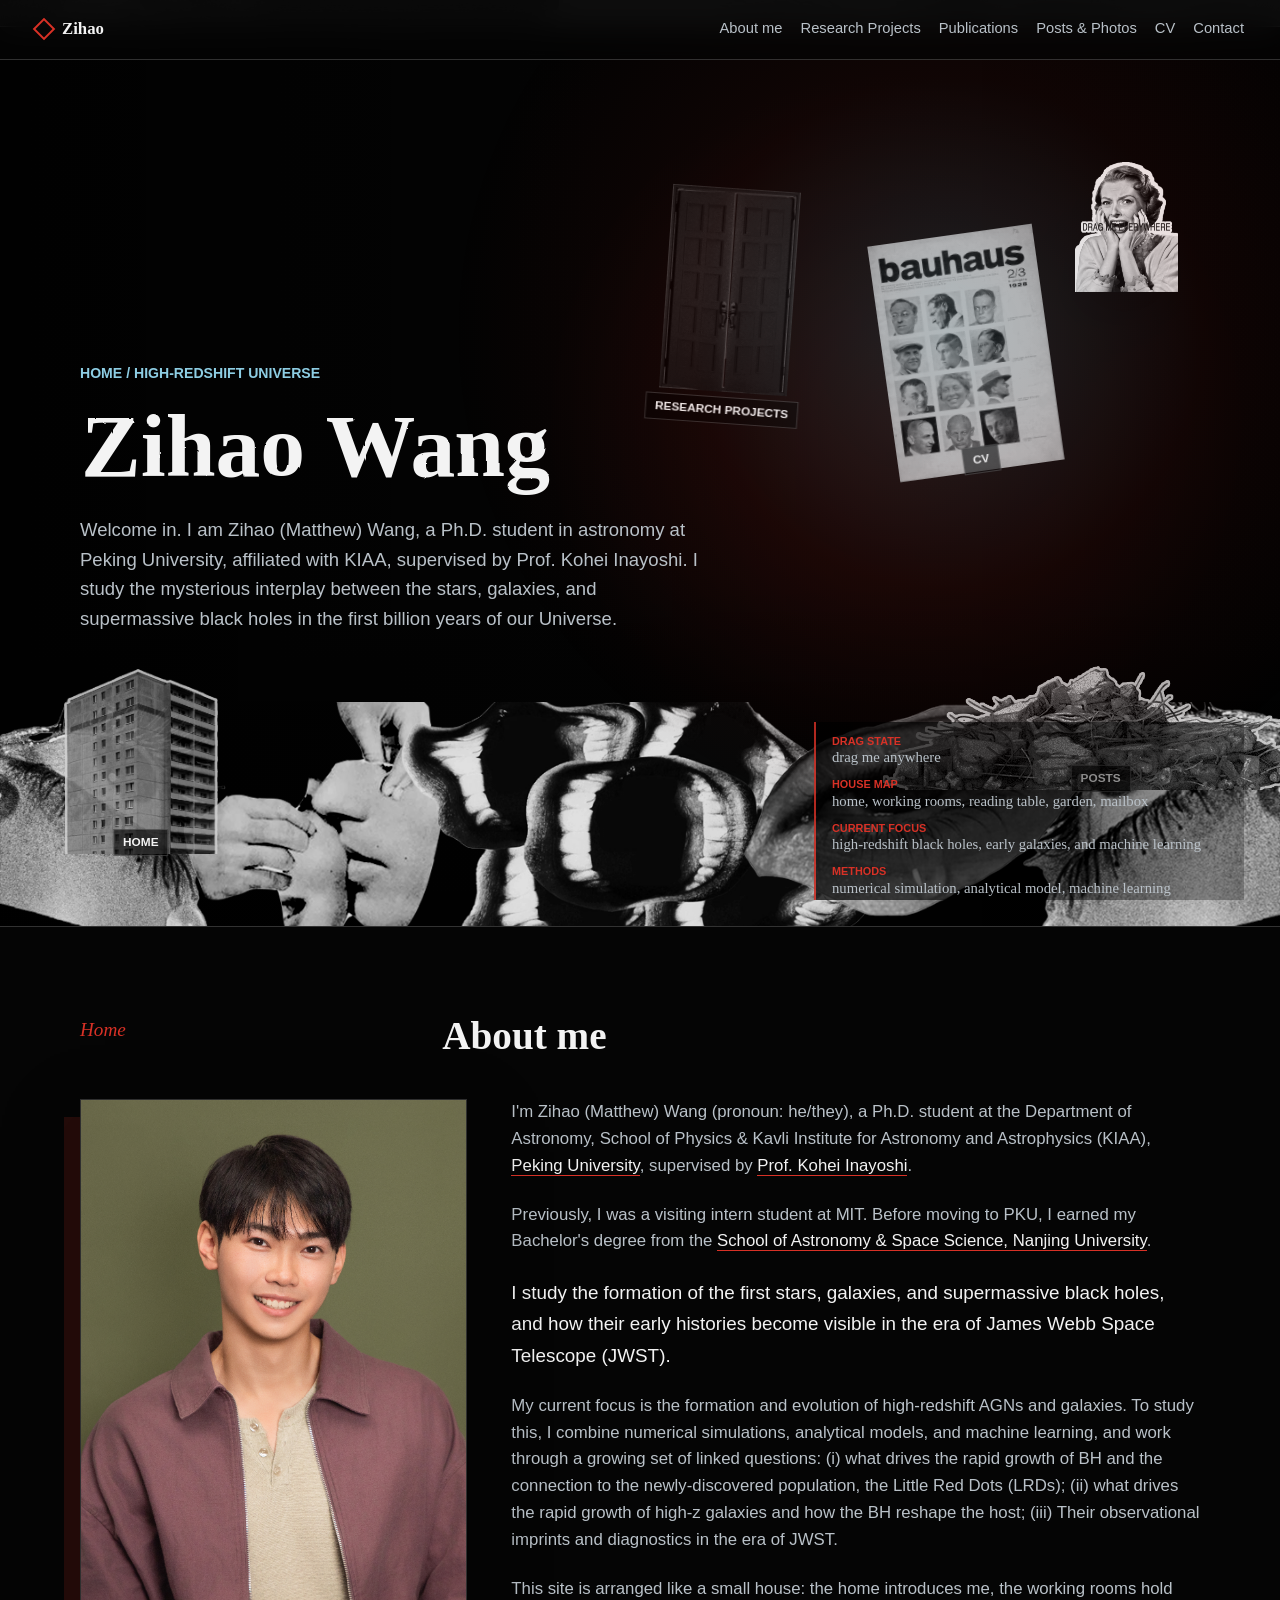
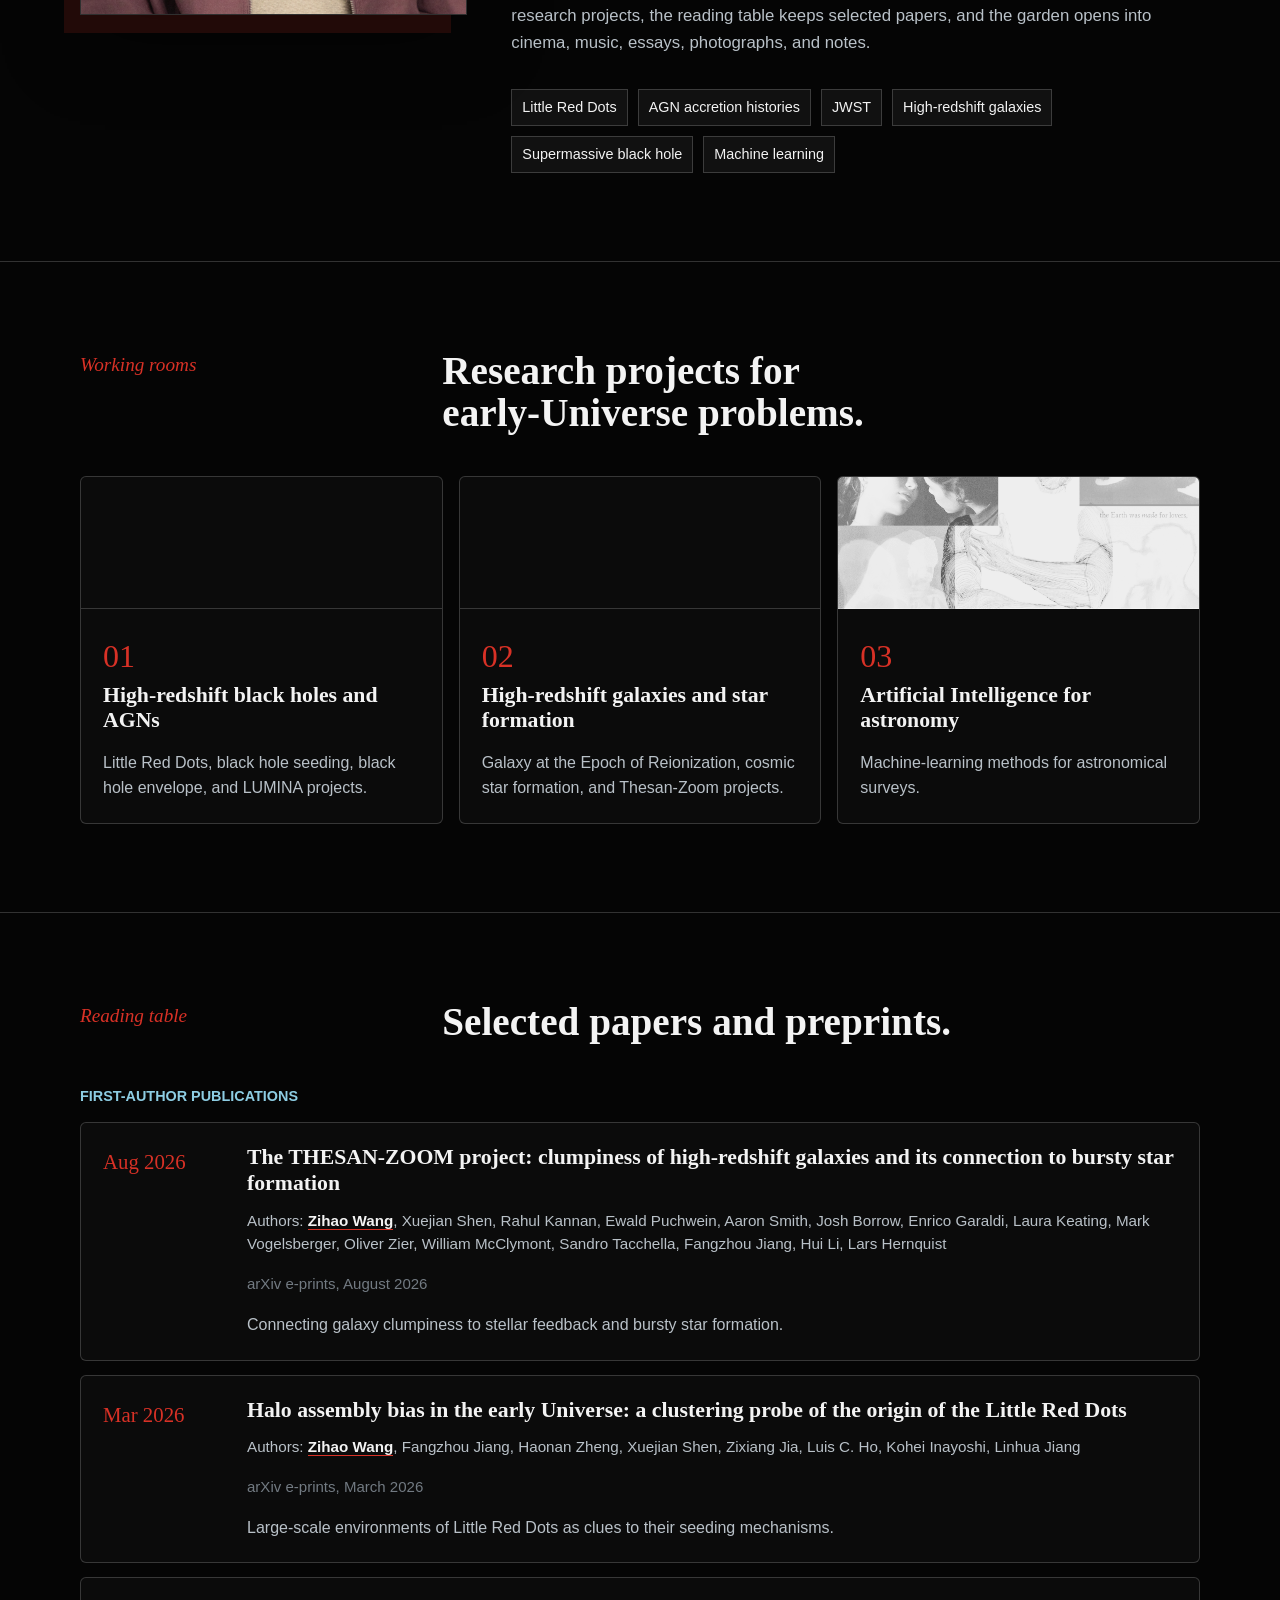
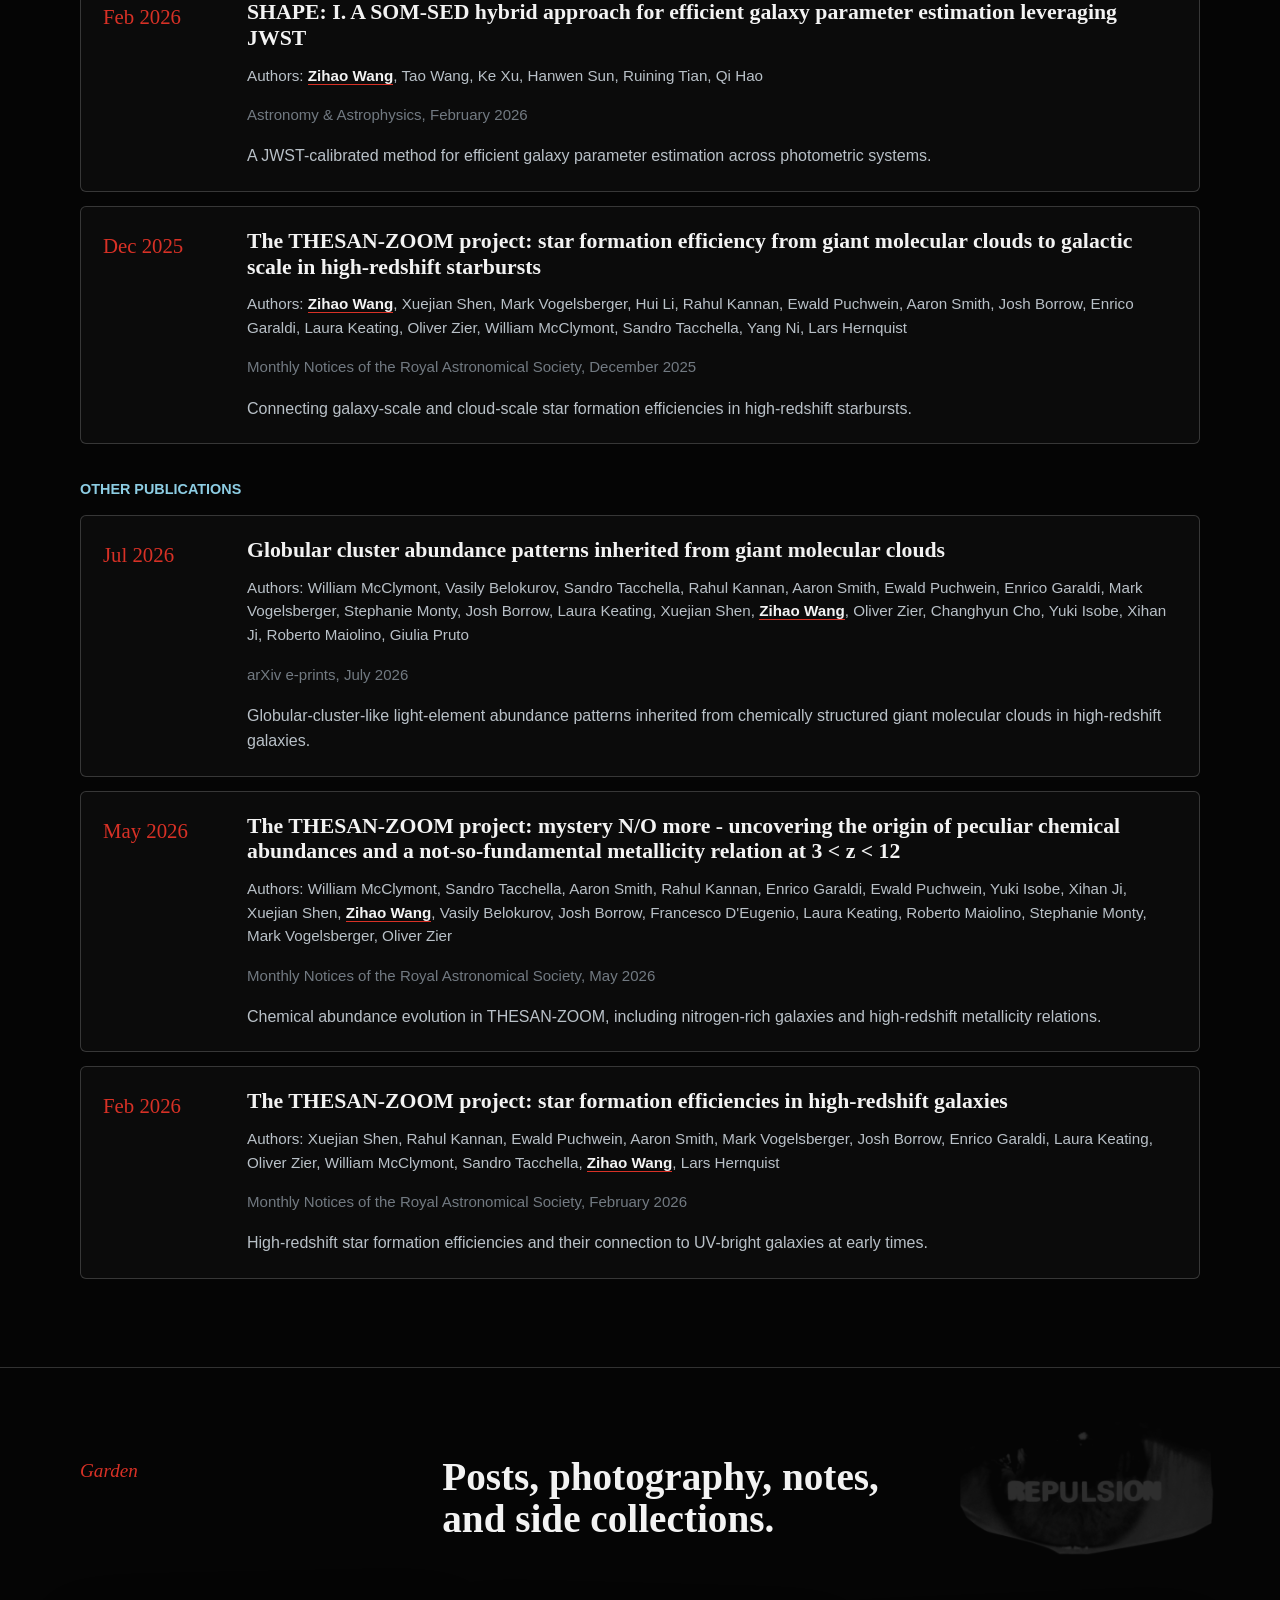
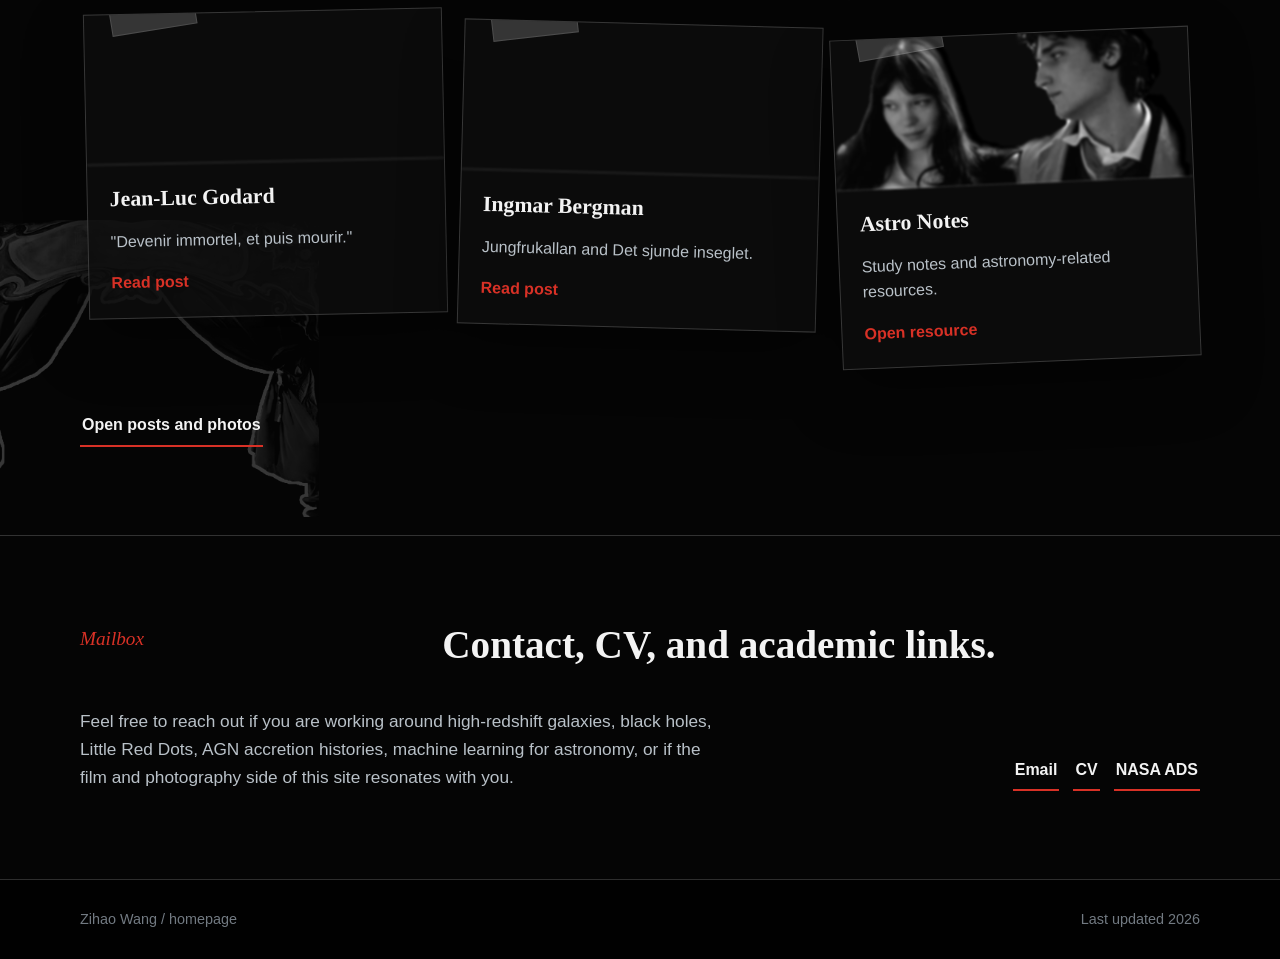
==== commit 60fce819: "Add files via upload" ====
--- a/index.html
+++ b/index.html
@@ -1236,8 +1236,7 @@
             Welcome in. I am Zihao (Matthew) Wang, a Ph.D. student in astronomy at
             <a href="https://astro.pku.edu.cn/" target="_blank" rel="noopener noreferrer">Peking University</a>,
             affiliated with KIAA,
-            supervised by <a href="https://inayoshi0328.wixsite.com/kohei-inayoshi" target="_blank" rel="noopener noreferrer">Prof. Kohei Inayoshi</a>.
-            I study how the first stars, galaxies, and supermassive black holes formed in the JWST era.
+            supervised by <a href="https://inayoshi0328.wixsite.com/kohei-inayoshi" target="_blank" rel="noopener noreferrer">Prof. Kohei Inayoshi</a>. I study the mysterious interplay between the stars, galaxies, and supermassive black holes in the first billion years of our Universe.
           </p>
         </div>
       </div>
@@ -1245,7 +1244,7 @@
       <div class="stage-status" aria-label="Homepage room status">
         <div><span>Drag state</span> <span id="stage-drag-status">drag me anywhere</span></div>
         <div><span>House map</span> home, working rooms, reading table, garden, mailbox</div>
-        <div><span>Current focus</span> high-redshift black holes, early galaxies, and survey-scale inference</div>
+        <div><span>Current focus</span> high-redshift black holes, early galaxies, and machine learning</div>
         <div><span>Methods</span> numerical simulation, analytical model, machine learning</div>
       </div>
     </section>
@@ -1269,26 +1268,19 @@
               <a href="https://inayoshi0328.wixsite.com/kohei-inayoshi" target="_blank" rel="noopener noreferrer">Prof. Kohei Inayoshi</a>.
             </p>
             <p>
-              Previously, I was a visiting student at MIT. Before moving to PKU, I earned my Bachelor's degree
+              Previously, I was a visiting intern student at MIT. Before moving to PKU, I earned my Bachelor's degree
               from the
               <a href="https://astronomy.nju.edu.cn/EN/index.html" target="_blank" rel="noopener noreferrer">School of Astronomy &amp; Space Science, Nanjing University</a>.
             </p>
             <p class="about-lede">
               I study the formation of the first stars, galaxies, and supermassive black holes, and how their early
-              histories become visible in the era of JWST.
+              histories become visible in the era of James Webb Space Telescope (JWST).
             </p>
             <p>
-              My current focus is the formation and evolution of high-redshift AGNs and galaxies. In the black-hole
-              and AGN direction, I work through a growing set of linked questions: the life of Little Red Dots,
-              black-hole envelopes and nuclear transitions, and AGN accretion histories in radiation-hydrodynamics
-              simulations. I am interested in why the first luminous structures appeared so early, how black holes
-              and galaxies grew together, and how compact JWST sources and AGN environments can be used as physical
-              diagnostics.
+              My current focus is the formation and evolution of high-redshift AGNs and galaxies. To study this, I combine numerical simulations, analytical models, and machine learning, and work through a growing set of linked questions: (i) what drives the rapid growth of BH and the connection to the newly-discovered population, the Little Red Dots (LRDs); (ii) what drives the rapid growth of high-z galaxies and how the BH reshape the host; (iii) Their observational imprints and diagnostics in the era of JWST.
             </p>
             <p>
-              I combine numerical simulations, analytical models, and machine learning. This site is arranged like a
-              small house: the home introduces me, the working rooms hold research projects, the reading table
-              keeps selected papers, and the garden opens into cinema, music, essays, photographs, and notes.
+              This site is arranged like a small house: the home introduces me, the working rooms hold research projects, the reading table keeps selected papers, and the garden opens into cinema, music, essays, photographs, and notes.
             </p>
             <div class="note-strip" aria-label="Research keywords">
               <span>Little Red Dots</span>
@@ -1316,7 +1308,7 @@
             <div class="tile-body">
               <div class="index">01</div>
               <h3>High-redshift black holes and AGNs</h3>
-              <p>Little Red Dots, black-hole envelopes, and accretion histories in simulations as a growing research program.</p>
+              <p>Little Red Dots, black hole seeding, black hole envelope, and LUMINA projects.</p>
             </div>
           </a>
           <a class="tile project-card" href="pages/high-redshift-galaxies-star-formation.html" aria-label="Open project: High-redshift galaxies and star formation">
@@ -1324,7 +1316,7 @@
             <div class="tile-body">
               <div class="index">02</div>
               <h3>High-redshift galaxies and star formation</h3>
-              <p>Galaxy formation at the Epoch of Reionization, from cloud-scale star formation to observable signatures.</p>
+              <p>Galaxy at the Epoch of Reionization, cosmic star formation, and Thesan-Zoom projects.</p>
             </div>
           </a>
           <a class="tile project-card" href="pages/artificial-intelligence-astronomy.html" aria-label="Open project: Artificial Intelligence for astronomy">
@@ -1332,7 +1324,7 @@
             <div class="tile-body">
               <div class="index">03</div>
               <h3>Artificial Intelligence for astronomy</h3>
-              <p>Machine-learning methods for astronomical surveys, from galaxy characterization to scalable inference.</p>
+              <p>Machine-learning methods for astronomical surveys.</p>
             </div>
           </a>
         </div>
@@ -1355,7 +1347,7 @@
                 <h3><a href="https://arxiv.org/abs/2608.19308" target="_blank" rel="noopener noreferrer">The THESAN-ZOOM project: clumpiness of high-redshift galaxies and its connection to bursty star formation</a></h3>
                 <p class="authors">Authors: <span class="me">Zihao Wang</span>, Xuejian Shen, Rahul Kannan, Ewald Puchwein, Aaron Smith, Josh Borrow, Enrico Garaldi, Laura Keating, Mark Vogelsberger, Oliver Zier, William McClymont, Sandro Tacchella, Fangzhou Jiang, Hui Li, Lars Hernquist</p>
                 <p class="venue">arXiv e-prints, August 2026</p>
-                <p>Connecting wavelength-dependent galaxy clumpiness to stellar feedback and bursty star formation in THESAN-ZOOM simulations.</p>
+                <p>Connecting galaxy clumpiness to stellar feedback and bursty star formation.</p>
               </div>
             </article>
             <article class="publication">
@@ -1364,7 +1356,7 @@
                 <h3><a href="https://ui.adsabs.harvard.edu/#abs/2026arXiv260315736W/abstract" target="_blank" rel="noopener noreferrer">Halo assembly bias in the early Universe: a clustering probe of the origin of the Little Red Dots</a></h3>
                 <p class="authors">Authors: <span class="me">Zihao Wang</span>, Fangzhou Jiang, Haonan Zheng, Xuejian Shen, Zixiang Jia, Luis C. Ho, Kohei Inayoshi, Linhua Jiang</p>
                 <p class="venue">arXiv e-prints, March 2026</p>
-                <p>Large-scale environments of Little Red Dots as clues to their physical origins.</p>
+                <p>Large-scale environments of Little Red Dots as clues to their seeding mechanisms.</p>
               </div>
             </article>
             <article class="publication">
@@ -1415,7 +1407,7 @@
                 <h3><a href="https://ui.adsabs.harvard.edu/abs/2026MNRAS.545f2119S/abstract" target="_blank" rel="noopener noreferrer">The THESAN-ZOOM project: star formation efficiencies in high-redshift galaxies</a></h3>
                 <p class="authors">Authors: Xuejian Shen, Rahul Kannan, Ewald Puchwein, Aaron Smith, Mark Vogelsberger, Josh Borrow, Enrico Garaldi, Laura Keating, Oliver Zier, William McClymont, Sandro Tacchella, <span class="me">Zihao Wang</span>, Lars Hernquist</p>
                 <p class="venue">Monthly Notices of the Royal Astronomical Society, February 2026</p>
-                <p>High-redshift star formation efficiencies in THESAN-ZOOM and their connection to UV-bright galaxies at early times.</p>
+                <p>High-redshift star formation efficiencies and their connection to UV-bright galaxies at early times.</p>
               </div>
             </article>
           </div>
@@ -1426,7 +1418,7 @@
     <section id="posts" aria-labelledby="posts-title">
       <div class="section-inner">
         <div class="section-head">
-          <p class="section-kicker">Garden rooms</p>
+          <p class="section-kicker">Garden</p>
           <h2 class="section-title" id="posts-title">Posts, photography, notes, and side collections.</h2>
         </div>
 
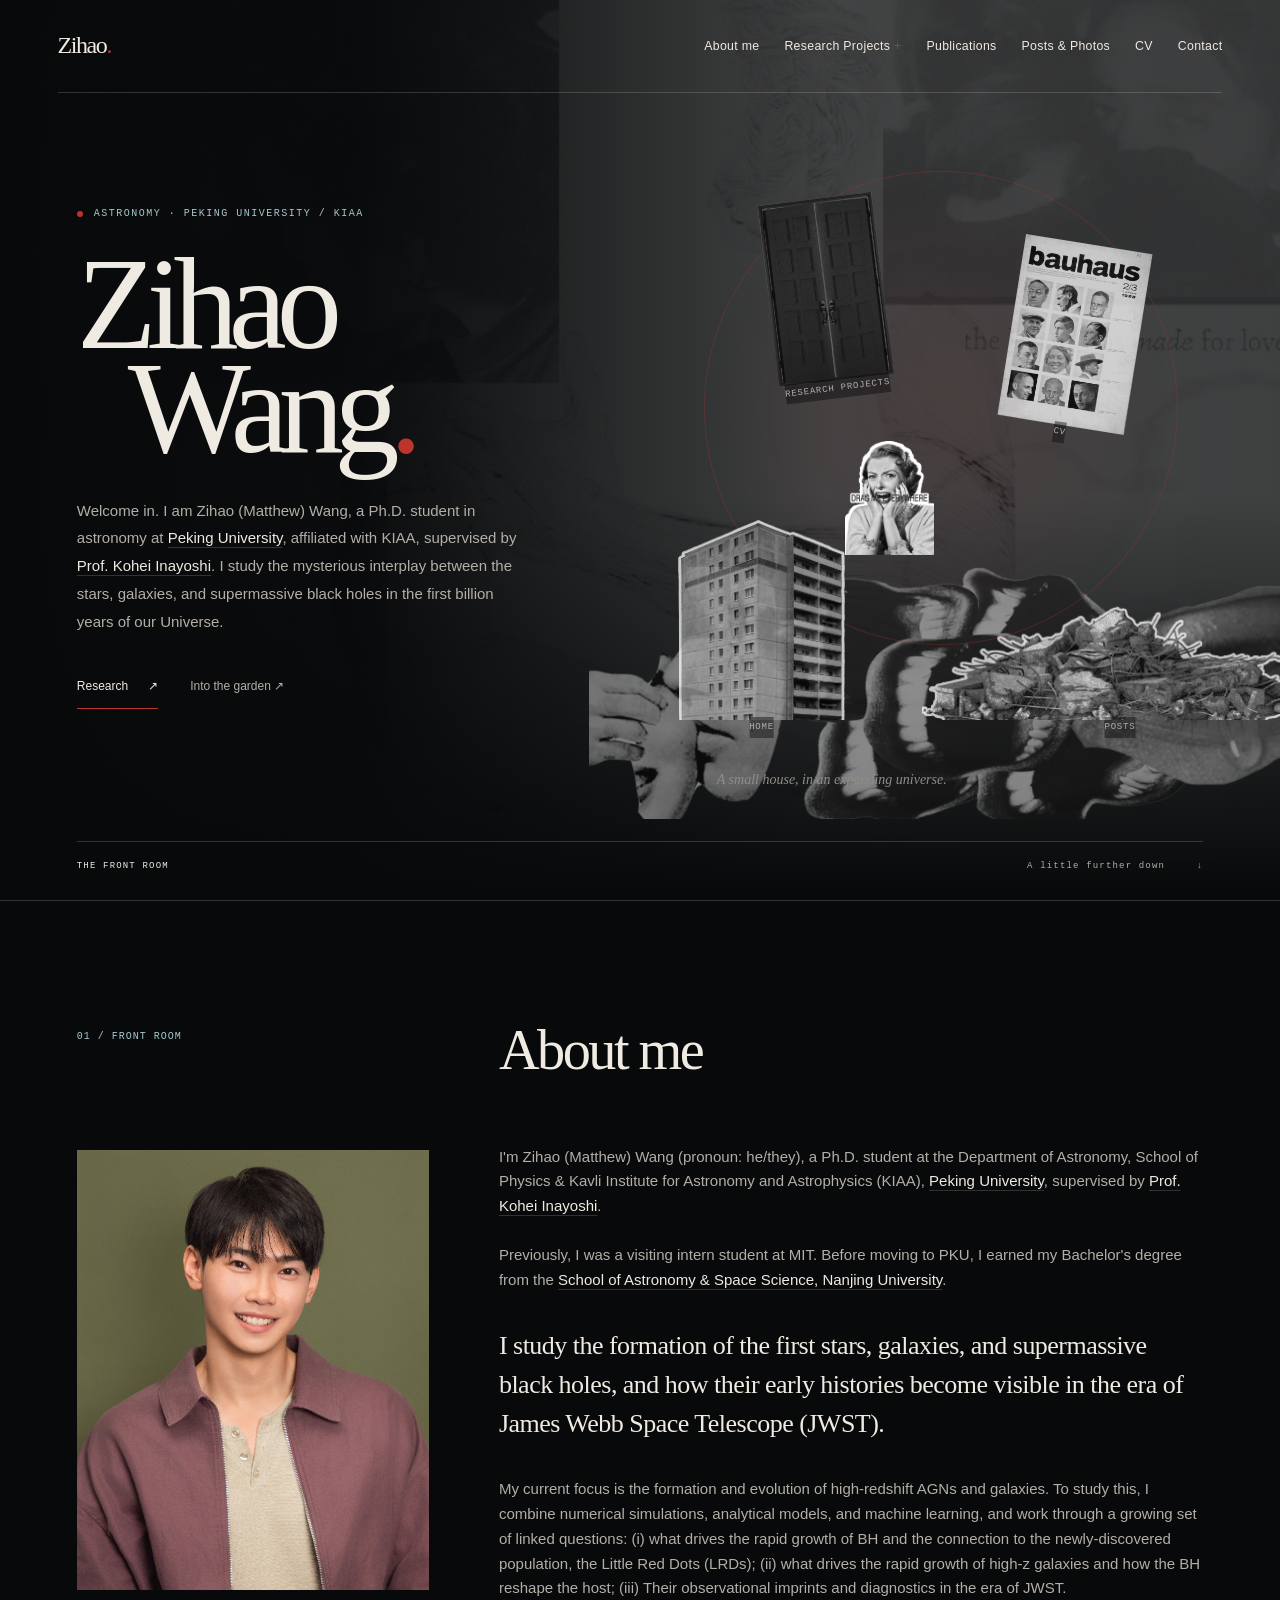
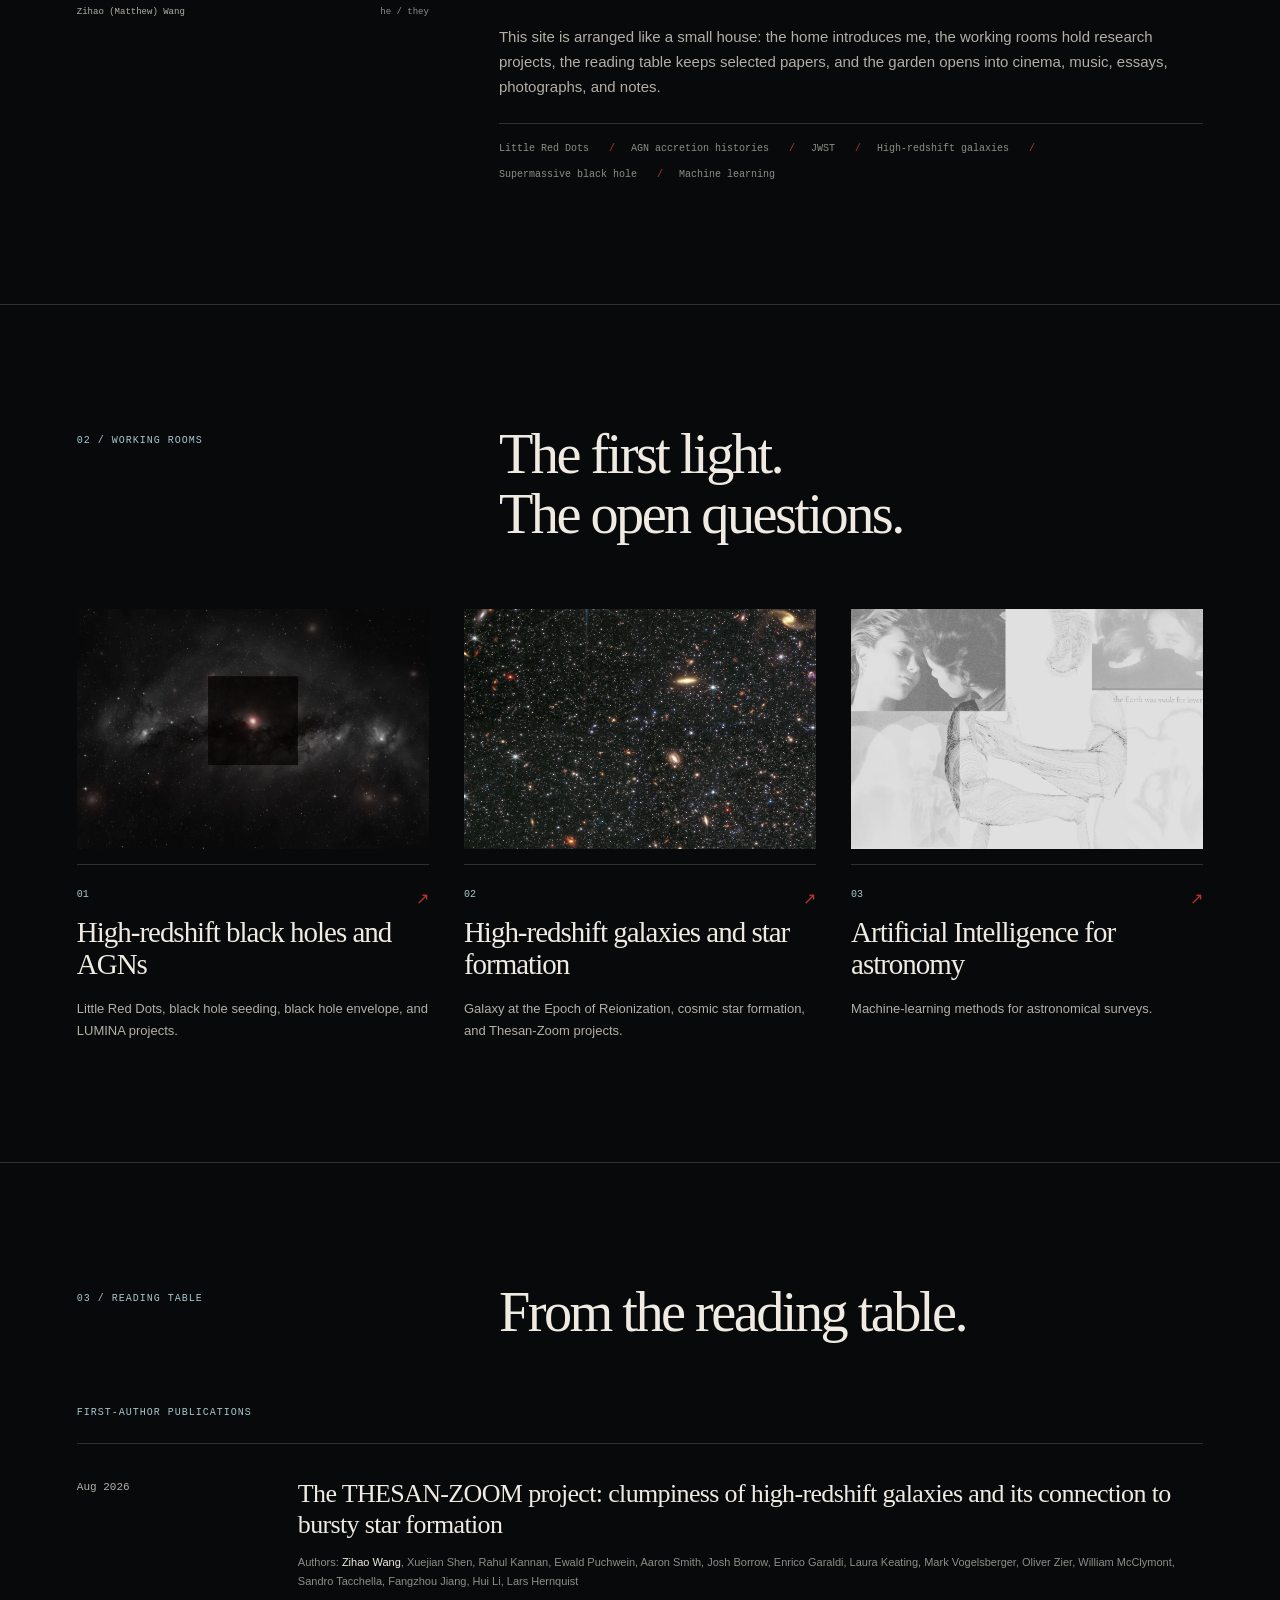
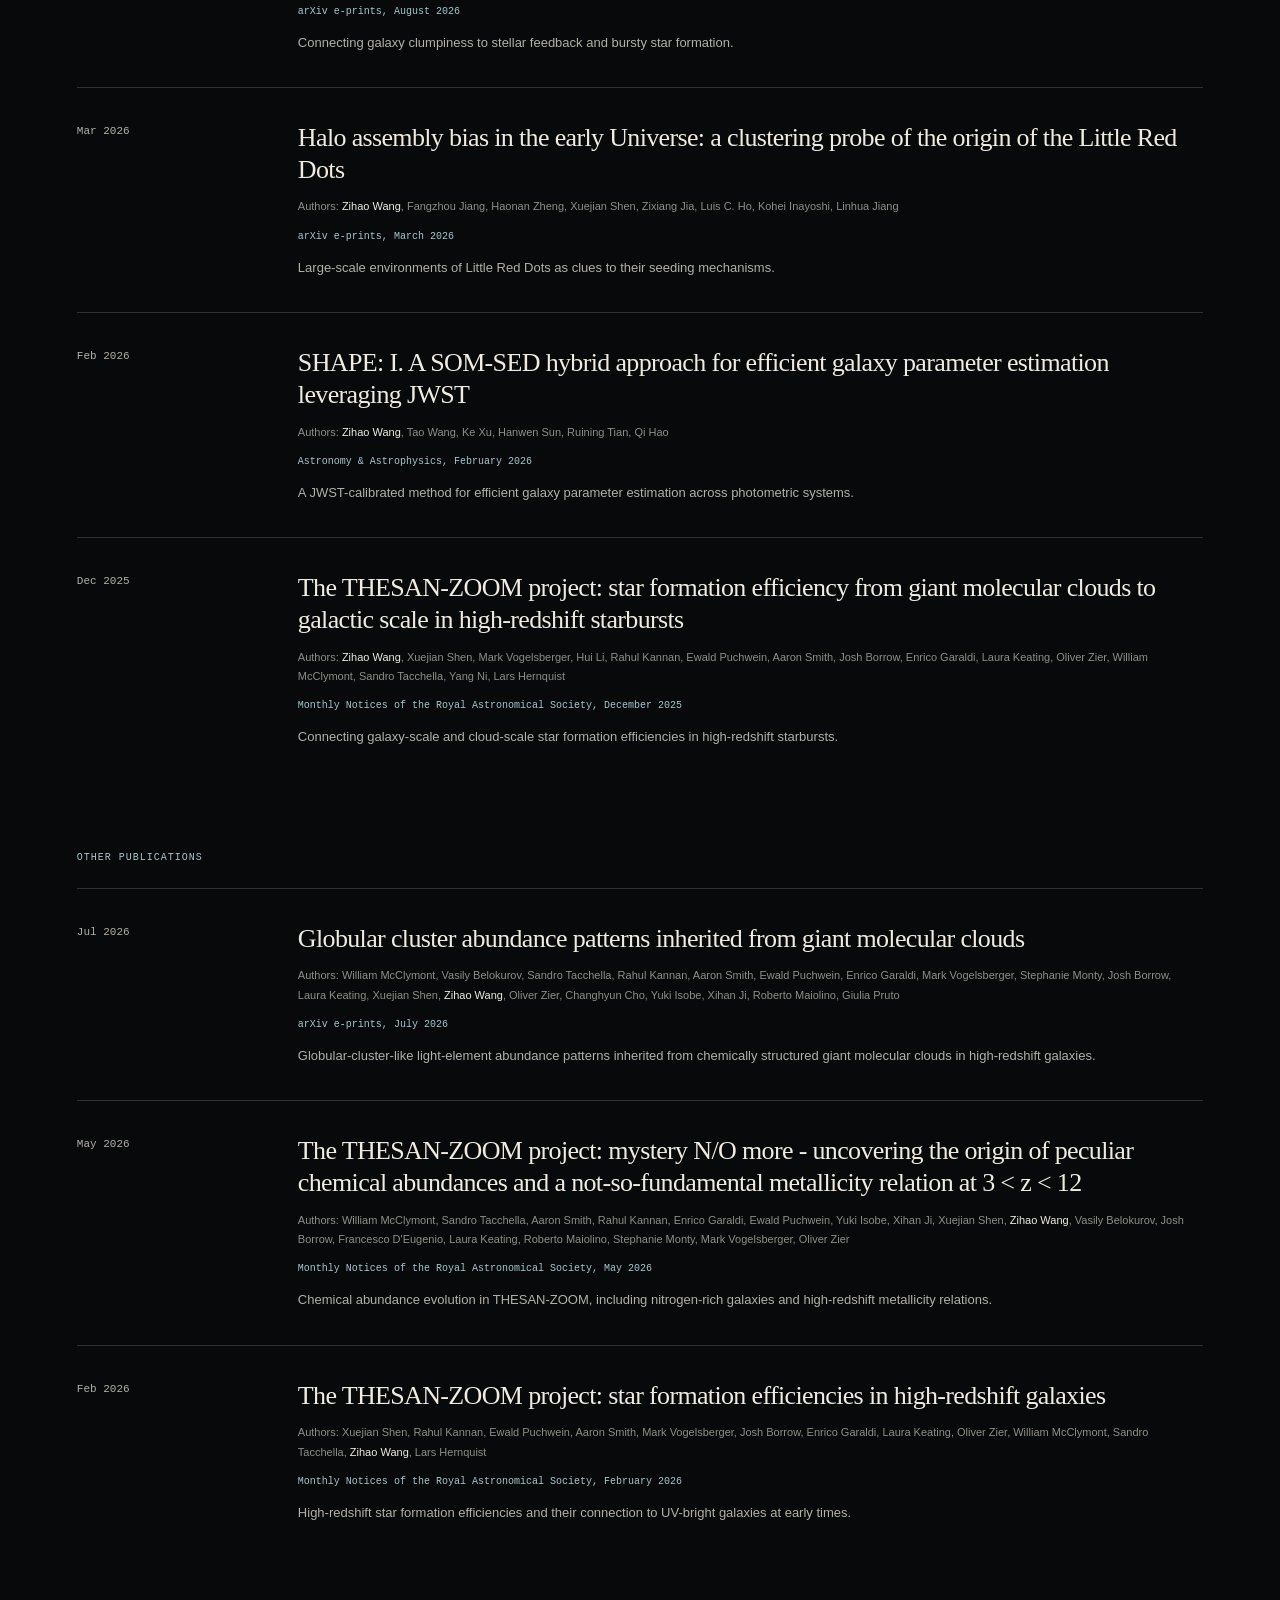
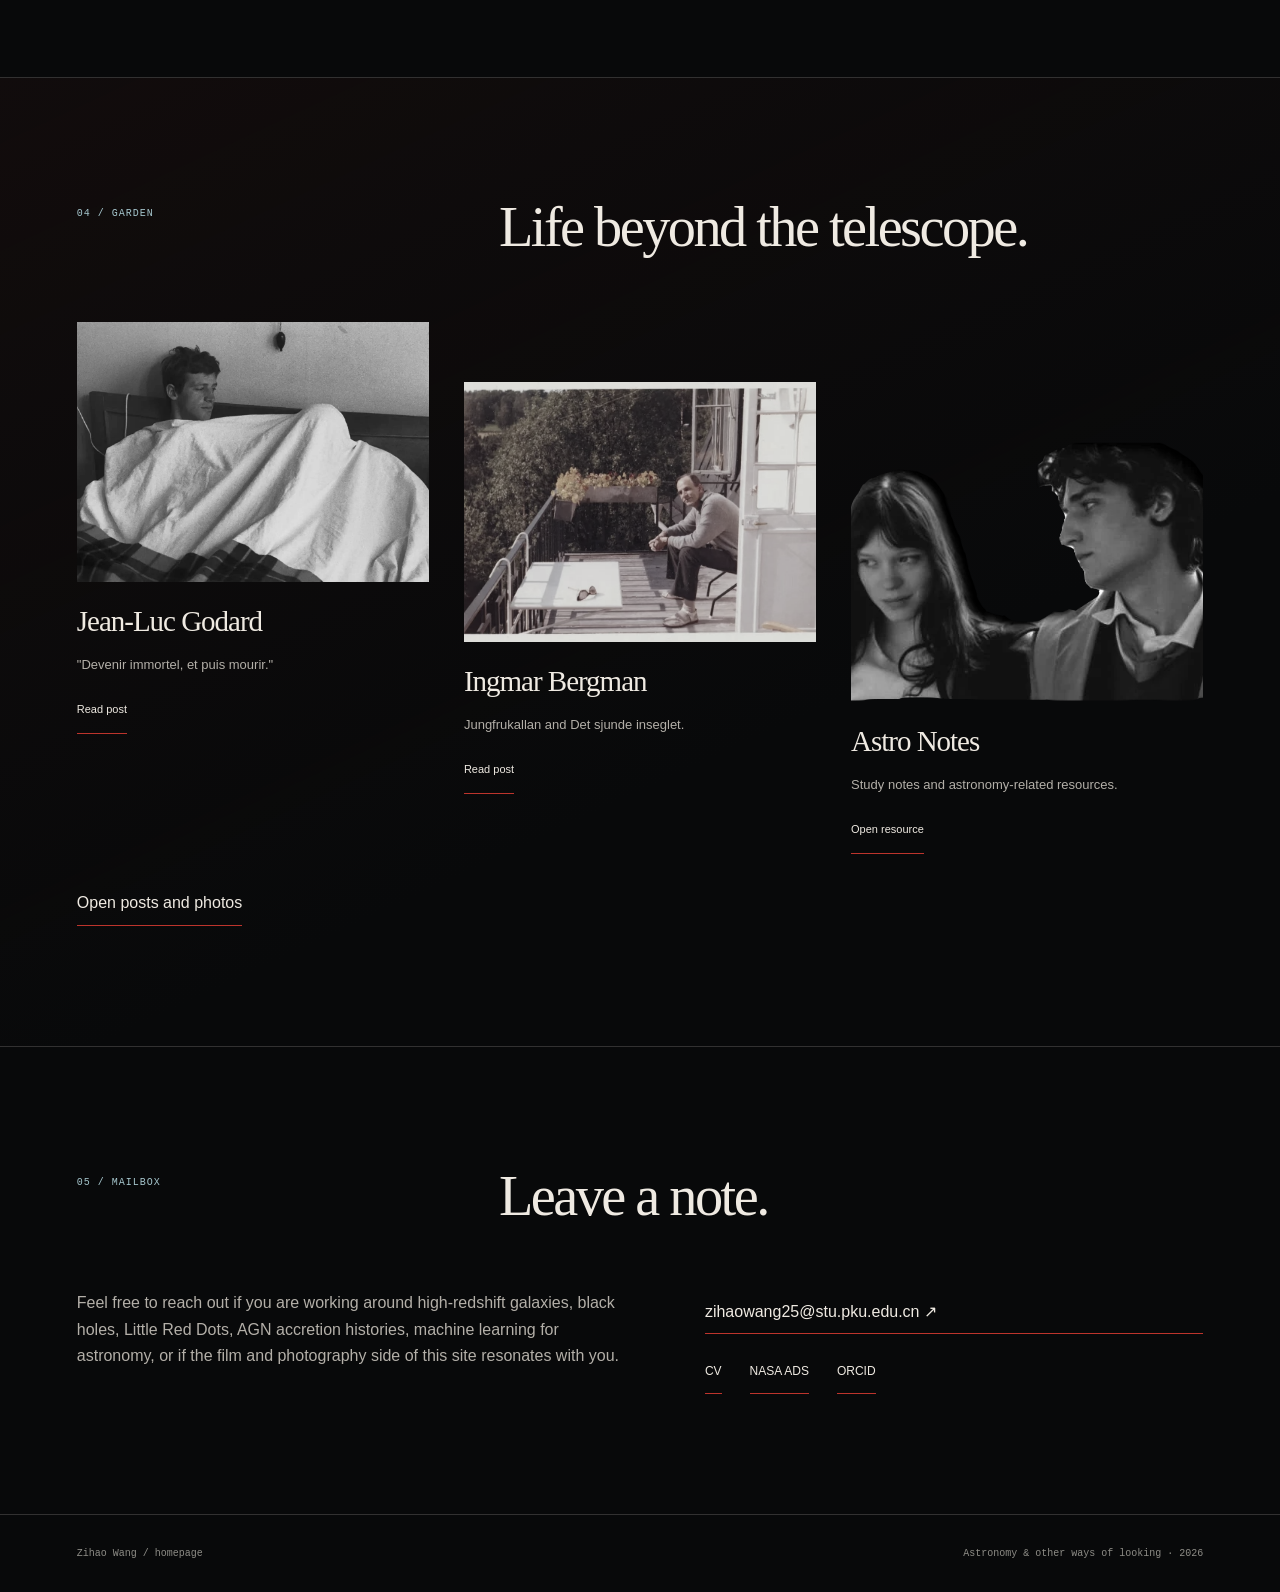
==== commit 43e32488: "Polish homepage art direction and organize published assets" ====
--- a/index.html
+++ b/index.html
@@ -1,1720 +1,757 @@
-<!DOCTYPE html>
+<!doctype html>
 <html lang="en">
-<head>
-  <meta charset="utf-8">
-  <meta name="viewport" content="width=device-width, initial-scale=1">
-  <title>Zihao Wang | Homepage</title>
-  <meta name="description" content="Zihao Wang is a Ph.D. student in astronomy at Peking University / KIAA, working on high-redshift black holes, AGNs, Little Red Dots, galaxy formation, numerical simulations, and machine learning.">
-  <meta name="robots" content="index, follow">
-  <link rel="canonical" href="https://zihaowang-kiaa.github.io/personal-homepage/">
-  <meta property="og:type" content="profile">
-  <meta property="og:title" content="Zihao Wang | Astronomy Ph.D. Student">
-  <meta property="og:description" content="Personal academic homepage of Zihao Wang: high-redshift black holes, AGNs, Little Red Dots, galaxy formation, publications, projects, posts, and CV.">
-  <meta property="og:url" content="https://zihaowang-kiaa.github.io/personal-homepage/">
-  <meta property="og:image" content="https://zihaowang-kiaa.github.io/personal-homepage/source%20materials/ppl.png">
-  <meta name="twitter:card" content="summary_large_image">
-  <link rel="icon" href="data:,">
-  <script type="application/ld+json">
-    {
-      "@context": "https://schema.org",
-      "@type": "Person",
-      "name": "Zihao Wang",
-      "alternateName": ["Matthew Wang", "Z. Wang"],
-      "url": "https://zihaowang-kiaa.github.io/personal-homepage/",
-      "image": "https://zihaowang-kiaa.github.io/personal-homepage/source%20materials/ppl.png",
-      "jobTitle": "Ph.D. student in astronomy",
-      "affiliation": {
-        "@type": "CollegeOrUniversity",
-        "name": "Peking University"
-      },
-      "alumniOf": [
-        {
+  <head>
+    <meta charset="utf-8" />
+    <meta name="viewport" content="width=device-width, initial-scale=1" />
+    <title>Zihao Wang | Homepage</title>
+    <meta
+      name="description"
+      content="Zihao Wang is a Ph.D. student in astronomy at Peking University / KIAA, working on high-redshift black holes, AGNs, Little Red Dots, galaxy formation, numerical simulations, and machine learning."
+    />
+    <meta name="robots" content="index, follow" />
+    <link
+      rel="canonical"
+      href="https://zihaowang-kiaa.github.io/personal-homepage/"
+    />
+    <meta property="og:type" content="profile" />
+    <meta property="og:title" content="Zihao Wang | Astronomy Ph.D. Student" />
+    <meta
+      property="og:description"
+      content="Personal academic homepage of Zihao Wang: high-redshift black holes, AGNs, Little Red Dots, galaxy formation, publications, projects, posts, and CV."
+    />
+    <meta
+      property="og:url"
+      content="https://zihaowang-kiaa.github.io/personal-homepage/"
+    />
+    <meta
+      property="og:image"
+      content="https://zihaowang-kiaa.github.io/personal-homepage/assets/images/portrait/zihao-wang.png"
+    />
+    <meta name="twitter:card" content="summary_large_image" />
+    <link rel="icon" href="data:," />
+    <script type="application/ld+json">
+      {
+        "@context": "https://schema.org",
+        "@type": "Person",
+        "name": "Zihao Wang",
+        "alternateName": ["Matthew Wang", "Z. Wang"],
+        "url": "https://zihaowang-kiaa.github.io/personal-homepage/",
+        "image": "https://zihaowang-kiaa.github.io/personal-homepage/assets/images/portrait/zihao-wang.png",
+        "jobTitle": "Ph.D. student in astronomy",
+        "affiliation": {
           "@type": "CollegeOrUniversity",
-          "name": "Nanjing University"
+          "name": "Peking University"
         },
-        {
-          "@type": "CollegeOrUniversity",
-          "name": "Massachusetts Institute of Technology"
-        }
-      ],
-      "knowsAbout": [
-        "Astronomy",
-        "High-redshift black holes",
-        "Active galactic nuclei",
-        "Little Red Dots",
-        "Galaxy formation",
-        "Numerical simulations",
-        "Machine learning for astronomy"
-      ],
-      "email": "mailto:zihaowang25@stu.pku.edu.cn",
-      "sameAs": [
-        "https://orcid.org/0009-0007-4590-6550",
-        "https://ui.adsabs.harvard.edu/public-libraries/KrWPK55_RIi-0et1K3-kDQ",
-        "https://astro.pku.edu.cn/"
-      ]
-    }
-  </script>
-  <style>
-    :root {
-      color-scheme: dark;
-      --bg: #050505;
-      --ink: #f3f3f3;
-      --muted: #b9c1c8;
-      --dim: #727a82;
-      --line: rgba(255, 255, 255, 0.18);
-      --red: #d83126;
-      --cyan: #8dcde3;
-      --paper: rgba(14, 14, 14, 0.84);
-      --room-image: url("source materials/door_close.png");
-    }
-
-    * {
-      box-sizing: border-box;
-    }
-
-    html {
-      scroll-behavior: smooth;
-    }
-
-    body {
-      margin: 0;
-      min-height: 100vh;
-      color: var(--ink);
-      background: var(--bg);
-      font-family: Inter, Helvetica, Arial, sans-serif;
-      line-height: 1.6;
-      overflow-x: hidden;
-    }
-
-    body::before {
-      content: "";
-      position: fixed;
-      inset: 0;
-      background-image: url("source materials/bgfirst.png");
-      background-size: cover;
-      background-position: center;
-      opacity: 0.38;
-      z-index: -3;
-    }
-
-    body::after {
-      content: "";
-      position: fixed;
-      inset: 0;
-      background: rgba(0, 0, 0, 0.52);
-      z-index: -2;
-    }
-
-    a {
-      color: inherit;
-      text-decoration: none;
-    }
-
-    img {
-      display: block;
-      max-width: 100%;
-    }
-
-    .site-nav {
-      position: fixed;
-      top: 0;
-      left: 0;
-      right: 0;
-      z-index: 20;
-      display: flex;
-      align-items: center;
-      justify-content: space-between;
-      gap: 24px;
-      padding: 16px 36px;
-      border-bottom: 1px solid var(--line);
-      background: rgba(5, 5, 5, 0.74);
-      backdrop-filter: blur(14px);
-    }
-
-    .mark {
-      display: inline-flex;
-      align-items: center;
-      gap: 10px;
-      font-family: Georgia, "Times New Roman", serif;
-      font-size: 1.05rem;
-      font-weight: 700;
-    }
-
-    .mark::before {
-      content: "";
-      width: 12px;
-      height: 12px;
-      border: 2px solid var(--red);
-      transform: rotate(45deg);
-    }
-
-    .nav-links {
-      display: flex;
-      align-items: center;
-      gap: 18px;
-      color: var(--muted);
-      font-size: 0.92rem;
-    }
-
-    .nav-links a {
-      border-bottom: 1px solid transparent;
-    }
-
-    .nav-projects {
-      position: relative;
-    }
-
-    .nav-projects summary {
-      list-style: none;
-      cursor: pointer;
-      border-bottom: 1px solid transparent;
-    }
-
-    .nav-projects summary::-webkit-details-marker {
-      display: none;
-    }
-
-    .nav-projects summary:hover,
-    .nav-projects summary:focus-visible,
-    .nav-links a:hover,
-    .nav-links a:focus-visible {
-      color: var(--ink);
-      border-color: var(--red);
-    }
-
-    .nav-projects[open] summary {
-      color: var(--ink);
-      border-color: var(--red);
-    }
-
-    .nav-project-options {
-      position: absolute;
-      top: calc(100% + 14px);
-      right: 0;
-      width: 300px;
-      border: 1px solid var(--line);
-      background: rgba(5, 5, 5, 0.92);
-      backdrop-filter: blur(14px);
-      box-shadow: 0 22px 44px rgba(0, 0, 0, 0.34);
-    }
-
-    .nav-project-options a,
-    .nav-project-options span {
-      display: grid;
-      gap: 2px;
-      padding: 14px;
-      border-top: 1px solid var(--line);
-      color: var(--muted);
-    }
-
-    .nav-project-options a:first-child,
-    .nav-project-options span:first-child {
-      border-top: 0;
-    }
-
-    .nav-project-options a:hover,
-    .nav-project-options a:focus-visible {
-      color: var(--ink);
-      background: rgba(216, 49, 38, 0.14);
-    }
-
-    .nav-project-options small {
-      color: var(--dim);
-      font-weight: 800;
-      text-transform: uppercase;
-      letter-spacing: 0;
-    }
-
-    .nav-project-options .placeholder {
-      opacity: 0.58;
-    }
-
-    main {
-      position: relative;
-    }
-
-    .hero {
-      position: relative;
-      min-height: 100svh;
-      padding: 128px 36px 84px;
-      display: grid;
-      align-items: center;
-      overflow: hidden;
-      isolation: isolate;
-    }
-
-    .hero::after {
-      content: "";
-      position: absolute;
-      inset: 0;
-      z-index: 0;
-      pointer-events: none;
-      background: radial-gradient(
-        circle at var(--spot-x, 74%) var(--spot-y, 34%),
-        rgba(141, 205, 227, 0.18),
-        rgba(216, 49, 38, 0.08) 16rem,
-        transparent 31rem
-      );
-      opacity: 0.82;
-      transition: opacity 0.24s ease;
-    }
-
-    .hero-inner,
-    .section-inner {
-      width: min(1120px, 100%);
-      margin: 0 auto;
-    }
-
-    .hero-inner {
-      position: relative;
-      z-index: 2;
-      display: block;
-      align-items: center;
-      pointer-events: none;
-    }
-
-    .hero-copy {
-      position: relative;
-      width: 100%;
-      pointer-events: auto;
-    }
-
-    .eyebrow {
-      margin: 0 0 18px;
-      color: var(--cyan);
-      font-size: 0.88rem;
-      text-transform: uppercase;
-      font-weight: 700;
-    }
-
-    h1 {
-      margin: 0;
-      max-width: 760px;
-      font-family: Georgia, "Times New Roman", serif;
-      font-size: 5.6rem;
-      line-height: 0.94;
-      font-weight: 700;
-      text-wrap: balance;
-      filter: url(#text-waver);
-    }
-
-    .lead {
-      margin: 28px 0 0;
-      width: min(620px, 100%);
-      color: var(--muted);
-      font-size: 1.16rem;
-    }
-
-    .hero-actions {
-      display: flex;
-      flex-wrap: wrap;
-      gap: 12px;
-      margin-top: 32px;
-    }
-
-    .text-link {
-      display: inline-flex;
-      align-items: center;
-      min-height: 42px;
-      padding: 0 2px;
-      color: var(--ink);
-      border-bottom: 2px solid var(--red);
-      font-weight: 700;
-    }
-
-    .text-link:hover,
-    .text-link:focus-visible {
-      color: var(--cyan);
-    }
-
-    .collage {
-      position: absolute;
-      inset: 0;
-      pointer-events: none;
-      z-index: 1;
-    }
-
-    .collage img {
-      position: absolute;
-      mix-blend-mode: screen;
-      filter: grayscale(100%) contrast(1.2);
-      opacity: 0.7;
-    }
-
-    .collage .eye {
-      width: 24vw;
-      min-width: 220px;
-      right: 5vw;
-      top: 18vh;
-      opacity: 0.42;
-    }
-
-    .home-stage {
-      position: absolute;
-      inset: 0;
-      z-index: 0;
-      overflow: hidden;
-      background: #050505;
-      isolation: isolate;
-    }
-
-    .home-stage::after {
-      content: "";
-      position: absolute;
-      inset: 0;
-      z-index: 1;
-      pointer-events: none;
-      background:
-        linear-gradient(90deg, rgba(0, 0, 0, 0.82), rgba(0, 0, 0, 0.38) 42%, rgba(0, 0, 0, 0.58)),
-        linear-gradient(0deg, rgba(0, 0, 0, 0.88), transparent 38%),
-        radial-gradient(circle at var(--spot-x, 70%) var(--spot-y, 44%), rgba(216, 49, 38, 0.18), transparent 34%);
-    }
-
-    .stage-video {
-      position: absolute;
-      inset: 0;
-      z-index: 0;
-      width: 100%;
-      height: 100%;
-      object-fit: cover;
-      opacity: 0.34;
-      filter: grayscale(100%) contrast(1.4) brightness(0.74);
-    }
-
-    .stage-ground,
-    .stage-prop {
-      position: absolute;
-      z-index: 3;
-      display: block;
-      user-select: none;
-    }
-
-    .stage-ground {
-      left: 0;
-      right: 0;
-      bottom: -10px;
-      z-index: 2;
-      width: 100%;
-      height: 26%;
-      object-fit: cover;
-      opacity: 0.88;
-      filter: grayscale(100%) contrast(1.12);
-      pointer-events: none;
-    }
-
-    .stage-prop {
-      border: 0;
-      padding: 0;
-      background: transparent;
-      color: var(--ink);
-      cursor: crosshair;
-      will-change: transform;
-    }
-
-    .stage-prop img {
-      width: 100%;
-      pointer-events: none;
-      filter: grayscale(100%) contrast(1.12) brightness(0.82);
-      opacity: 0.86;
-      transition: filter 0.2s ease, transform 0.2s ease, opacity 0.2s ease;
-    }
-
-    .stage-prop.is-lit img,
-    .stage-prop.is-cued img,
-    .stage-prop.is-unlocked img {
-      filter: grayscale(0%) contrast(1.14);
-      transform: translateY(-8px) scale(1.04);
-      opacity: 1;
-    }
-
-    .stage-prop.is-cued::after,
-    .stage-prop.is-unlocked::after {
-      content: "";
-      position: absolute;
-      inset: -10px;
-      z-index: -1;
-      border: 1px solid rgba(141, 205, 227, 0.54);
-      background: radial-gradient(circle, rgba(141, 205, 227, 0.18), transparent 62%);
-      transform: rotate(-3deg);
-    }
-
-    .stage-prop.is-unlocked {
-      cursor: pointer;
-    }
-
-    .stage-prop.is-unlocked::after {
-      border-color: rgba(216, 49, 38, 0.58);
-      background: radial-gradient(circle, rgba(216, 49, 38, 0.18), transparent 66%);
-    }
-
-    .stage-prop:focus-visible {
-      outline: 2px solid var(--cyan);
-      outline-offset: 4px;
-    }
-
-    .stage-prop.house {
-      left: clamp(28px, 5vw, 84px);
-      bottom: clamp(58px, 8vh, 92px);
-      width: clamp(118px, 12vw, 190px);
-    }
-
-    .stage-prop.door {
-      left: 52%;
-      top: 18%;
-      width: clamp(94px, 10vw, 170px);
-      transform: rotate(4deg);
-    }
-
-    .stage-prop.ruin {
-      right: clamp(-70px, -3vw, -20px);
-      bottom: clamp(100px, 15vh, 170px);
-      width: clamp(280px, 34vw, 520px);
-    }
-
-    .stage-prop.cv {
-      right: clamp(120px, 18vw, 280px);
-      top: clamp(130px, 23vh, 230px);
-      width: clamp(130px, 13vw, 210px);
-      transform: rotate(-8deg);
-    }
-
-    .stage-label {
-      position: absolute;
-      left: 50%;
-      bottom: -2px;
-      width: max-content;
-      max-width: 180px;
-      padding: 6px 9px;
-      transform: translateX(-50%);
-      border: 1px solid rgba(255, 255, 255, 0.18);
-      background: rgba(0, 0, 0, 0.62);
-      color: var(--ink);
-      font-size: 0.74rem;
-      font-weight: 900;
-      line-height: 1.1;
-      text-transform: uppercase;
-    }
-
-    .stage-prop.door .stage-label {
-      bottom: auto;
-      top: calc(100% + 5px);
-    }
-
-    .stage-dragger {
-      position: absolute;
-      top: clamp(92px, 15vh, 160px);
-      right: clamp(34px, 8vw, 144px);
-      z-index: 5;
-      width: clamp(86px, 8vw, 138px);
-      padding: 0;
-      border: 0;
-      background: transparent;
-      color: var(--ink);
-      cursor: grab;
-      touch-action: none;
-      user-select: none;
-      filter: drop-shadow(0 24px 28px rgba(0, 0, 0, 0.55));
-    }
-
-    .stage-dragger img {
-      width: 100%;
-      pointer-events: none;
-      filter: grayscale(100%) contrast(1.16);
-      opacity: 0.92;
-      transition: filter 0.18s ease, opacity 0.18s ease, transform 0.18s ease;
-    }
-
-    .stage-dragger:hover img,
-    .stage-dragger:focus-visible img,
-    .stage-dragger.is-dragging img {
-      filter: grayscale(0%) contrast(1.12);
-      opacity: 1;
-      transform: rotate(-2deg) scale(1.03);
-    }
-
-    .stage-dragger:focus-visible {
-      outline: 2px solid var(--cyan);
-      outline-offset: 4px;
-    }
-
-    .collage .fragment {
-      width: 210px;
-      left: 8vw;
-      bottom: 12vh;
-      transform: rotate(11deg);
-      opacity: 0.55;
-    }
-
-    .stage-status {
-      position: absolute;
-      right: 36px;
-      bottom: 26px;
-      z-index: 4;
-      display: grid;
-      gap: 9px;
-      width: min(430px, calc(100% - 72px));
-      max-height: min(30svh, 178px);
-      padding: 12px 2px 12px 16px;
-      border-left: 2px solid rgba(216, 49, 38, 0.82);
-      background: linear-gradient(90deg, rgba(0, 0, 0, 0.74), rgba(0, 0, 0, 0.26));
-      color: var(--muted);
-      font-family: Georgia, "Times New Roman", serif;
-      font-size: 0.92rem;
-      line-height: 1.35;
-      overflow-y: auto;
-      overscroll-behavior: contain;
-      transition: border-color 0.2s ease, background 0.2s ease;
-    }
-
-    .stage-status.is-focused {
-      border-left-color: rgba(141, 205, 227, 0.92);
-      background: linear-gradient(90deg, rgba(0, 0, 0, 0.82), rgba(141, 205, 227, 0.1));
-    }
-
-    .stage-status::-webkit-scrollbar {
-      width: 8px;
-    }
-
-    .stage-status::-webkit-scrollbar-thumb {
-      background: rgba(255, 255, 255, 0.22);
-    }
-
-    .stage-status div {
-      padding-right: 10px;
-    }
-
-    .stage-status > div > span:first-child {
-      color: var(--red);
-      display: block;
-      font-family: Inter, Helvetica, Arial, sans-serif;
-      font-size: 0.68rem;
-      font-style: normal;
-      font-weight: 900;
-      letter-spacing: 0;
-      text-transform: uppercase;
-    }
-
-    section {
-      position: relative;
-      padding: 88px 36px;
-      border-top: 1px solid var(--line);
-    }
-
-    .section-head {
-      display: grid;
-      grid-template-columns: minmax(180px, 0.42fr) minmax(0, 1fr);
-      gap: 44px;
-      align-items: start;
-      margin-bottom: 42px;
-    }
-
-    .section-kicker {
-      margin: 0;
-      color: var(--red);
-      font-family: Georgia, "Times New Roman", serif;
-      font-size: 1.2rem;
-      font-style: italic;
-    }
-
-    .section-title {
-      margin: 0;
-      font-family: Georgia, "Times New Roman", serif;
-      font-size: 2.45rem;
-      line-height: 1.08;
-      text-wrap: balance;
-    }
-
-    .bio-grid {
-      display: grid;
-      grid-template-columns: minmax(240px, 0.72fr) minmax(0, 1.28fr);
-      gap: 44px;
-      align-items: start;
-    }
-
-    .portrait-stack {
-      position: sticky;
-      top: 96px;
-      min-height: 440px;
-      border: 1px solid var(--line);
-      background: rgba(0, 0, 0, 0.56);
-      box-shadow:
-        -16px 18px 0 rgba(216, 49, 38, 0.14),
-        0 28px 72px rgba(0, 0, 0, 0.42);
-      overflow: hidden;
-    }
-
-    .portrait-stack img {
-      width: 100%;
-      height: 100%;
-      min-height: 440px;
-      object-fit: contain;
-      object-position: center;
-      background: rgba(0, 0, 0, 0.42);
-    }
-
-    .bio-copy {
-      display: grid;
-      gap: 22px;
-    }
-
-    .bio-copy p {
-      margin: 0;
-      color: var(--muted);
-      font-size: 1.05rem;
-    }
-
-    .bio-copy .about-lede {
-      color: var(--ink);
-      font-size: 1.18rem;
-      line-height: 1.65;
-    }
-
-    .bio-copy a {
-      color: var(--ink);
-      border-bottom: 1px solid var(--red);
-    }
-
-    .bio-copy a:hover,
-    .bio-copy a:focus-visible {
-      color: var(--cyan);
-    }
-
-    .note-strip {
-      display: flex;
-      flex-wrap: wrap;
-      gap: 10px;
-      margin-top: 10px;
-    }
-
-    .note-strip span {
-      padding: 6px 10px;
-      border: 1px solid var(--line);
-      background: rgba(255, 255, 255, 0.05);
-      color: var(--ink);
-      font-size: 0.9rem;
-    }
-
-    .research-grid,
-    .works-grid,
-    .posts-grid {
-      display: grid;
-      grid-template-columns: repeat(3, minmax(0, 1fr));
-      gap: 16px;
-    }
-
-    .tile,
-    .work-item,
-    .post-item,
-    .publication {
-      border: 1px solid var(--line);
-      border-radius: 6px;
-      background: var(--paper);
-    }
-
-    .tile {
-      min-height: 300px;
-      padding: 0;
-      display: flex;
-      flex-direction: column;
-      justify-content: space-between;
-      overflow: hidden;
-    }
-
-    .project-card {
-      color: inherit;
-      transition: transform 0.2s ease, border-color 0.2s ease, background 0.2s ease;
-    }
-
-    .project-card:hover,
-    .project-card:focus-visible {
-      transform: translateY(-4px);
-      border-color: rgba(216, 49, 38, 0.72);
-      background: rgba(20, 20, 20, 0.92);
-      outline: none;
-    }
-
-    .tile h3,
-    .post-item h3,
-    .work-item h3,
-    .publication h3 {
-      margin: 0;
-      font-family: Georgia, "Times New Roman", serif;
-      font-size: 1.36rem;
-      line-height: 1.18;
-    }
-
-    .tile p,
-    .post-item p,
-    .work-item p,
-    .publication p {
-      margin: 16px 0 0;
-      color: var(--muted);
-    }
-
-    .publication .authors {
-      margin-top: 12px;
-      color: var(--muted);
-      font-size: 0.95rem;
-      line-height: 1.55;
-    }
-
-    .publication .me {
-      color: var(--ink);
-      font-weight: 800;
-      border-bottom: 1px solid var(--red);
-    }
-
-    .pub-group + .pub-group {
-      margin-top: 34px;
-    }
-
-    .pub-group-title {
-      margin: 0 0 14px;
-      color: var(--cyan);
-      font-size: 0.9rem;
-      font-weight: 900;
-      text-transform: uppercase;
-      letter-spacing: 0;
-    }
-
-    .tile .index {
-      color: var(--red);
-      font-family: Georgia, "Times New Roman", serif;
-      font-size: 2rem;
-    }
-
-    .tile-visual {
-      min-height: 132px;
-      border-bottom: 1px solid var(--line);
-      background-size: cover;
-      background-position: center;
-      filter: grayscale(0%) contrast(1.16);
-    }
-
-    .tile:nth-child(1) .tile-visual {
-      background-image: url("source materials/bg01.jpeg");
-    }
-
-    .tile:nth-child(2) .tile-visual {
-      background-image: url("source materials/JWST.png");
-    }
-
-    .tile:nth-child(3) .tile-visual {
-      background-image: url("source materials/bgfirst.png");
-    }
-
-    .tile-body {
-      padding: 22px;
-    }
-
-    .pub-list {
-      display: grid;
-      gap: 14px;
-    }
-
-    .publication {
-      display: grid;
-      grid-template-columns: 120px minmax(0, 1fr);
-      gap: 24px;
-      padding: 22px;
-    }
-
-    .publication time,
-    .publication .pub-label {
-      color: var(--red);
-      font-family: Georgia, "Times New Roman", serif;
-      font-size: 1.3rem;
-    }
-
-    .publication .venue {
-      color: var(--dim);
-      font-size: 0.94rem;
-    }
-
-    .work-item {
-      overflow: hidden;
-    }
-
-    .work-media {
-      aspect-ratio: 4 / 3;
-      border-bottom: 1px solid var(--line);
-      background-size: cover;
-      background-position: center;
-      filter: grayscale(100%) contrast(1.08);
-    }
-
-    .work-item:nth-child(1) .work-media {
-      background-image: url("source materials/bgfirst.png");
-    }
-
-    .work-item:nth-child(2) .work-media {
-      background-image: url("source materials/ppl.png");
-      filter: none;
-    }
-
-    .work-item:nth-child(3) .work-media {
-      background-image: url("source materials/ruin.png");
-    }
-
-    .work-body {
-      padding: 20px;
-    }
-
-    #posts {
-      overflow: hidden;
-    }
-
-    #posts::before,
-    #posts::after {
-      content: "";
-      position: absolute;
-      z-index: 0;
-      pointer-events: none;
-      background-size: contain;
-      background-repeat: no-repeat;
-      filter: grayscale(100%) contrast(1.2);
-      opacity: 0.2;
-    }
-
-    #posts::before {
-      right: 5vw;
-      top: 54px;
-      width: clamp(170px, 20vw, 310px);
-      aspect-ratio: 1;
-      background-image: url("source materials/eye2.png");
-      mix-blend-mode: screen;
-    }
-
-    #posts::after {
-      left: -60px;
-      bottom: 18px;
-      width: min(520px, 54vw);
-      aspect-ratio: 7 / 4;
-      background-image: url("source materials/curtain.png");
-    }
-
-    #posts .section-inner {
-      position: relative;
-      z-index: 2;
-    }
-
-    #posts .posts-grid {
-      padding: 28px 6px 36px;
-      align-items: start;
-    }
-
-    .post-item {
-      min-height: 190px;
-      padding: 22px;
-      overflow: hidden;
-    }
-
-    #posts .post-item {
-      position: relative;
-      border-radius: 0;
-      box-shadow: 0 24px 58px rgba(0, 0, 0, 0.38);
-      transform: rotate(-1.2deg);
-      transition: transform 0.22s ease, border-color 0.22s ease;
-    }
-
-    #posts .post-item:nth-child(even) {
-      transform: rotate(1.5deg) translateY(12px);
-    }
-
-    #posts .post-item:nth-child(3n) {
-      transform: rotate(-2.4deg) translateY(22px);
-    }
-
-    #posts .post-item::before {
-      content: "";
-      position: absolute;
-      top: -12px;
-      left: 26px;
-      width: 84px;
-      height: 26px;
-      z-index: 3;
-      background: rgba(243, 243, 243, 0.18);
-      border: 1px solid rgba(243, 243, 243, 0.12);
-      transform: rotate(-8deg);
-    }
-
-    #posts .post-item:hover,
-    #posts .post-item:focus-within {
-      transform: rotate(0deg) translateY(-6px);
-      border-color: rgba(216, 49, 38, 0.72);
-    }
-
-    .post-item.has-cover {
-      padding: 0;
-    }
-
-    .post-cover {
-      min-height: 150px;
-      background-size: cover;
-      background-position: center;
-      border-bottom: 1px solid var(--line);
-      filter: grayscale(82%) contrast(1.12) blur(1px);
-      transition: filter 0.24s ease;
-    }
-
-    #posts .post-item:hover .post-cover,
-    #posts .post-item:focus-within .post-cover {
-      filter: grayscale(8%) contrast(1.12) blur(0);
-    }
-
-    .post-body {
-      padding: 22px;
-    }
-
-    .post-item a {
-      color: var(--red);
-      font-weight: 700;
-      border-bottom: 1px solid transparent;
-    }
-
-    .post-item a:hover,
-    .post-item a:focus-visible {
-      border-color: var(--red);
-    }
-
-    .contact-band {
-      display: grid;
-      grid-template-columns: minmax(0, 1fr) auto;
-      gap: 32px;
-      align-items: end;
-    }
-
-    .contact-band p {
-      margin: 0;
-      max-width: 640px;
-      color: var(--muted);
-      font-size: 1.08rem;
-    }
-
-    .contact-links {
-      display: flex;
-      flex-wrap: wrap;
-      justify-content: flex-end;
-      gap: 14px;
-      color: var(--ink);
-      font-weight: 700;
-    }
-
-    footer {
-      padding: 28px 36px;
-      border-top: 1px solid var(--line);
-      color: var(--dim);
-      font-size: 0.9rem;
-      background: rgba(0, 0, 0, 0.8);
-    }
-
-    .footer-inner {
-      width: min(1120px, 100%);
-      margin: 0 auto;
-      display: flex;
-      justify-content: space-between;
-      gap: 20px;
-      flex-wrap: wrap;
-    }
-
-    @media (max-width: 860px) {
-      .site-nav {
-        position: absolute;
-        padding: 14px 20px;
-        align-items: flex-start;
+        "alumniOf": [
+          {
+            "@type": "CollegeOrUniversity",
+            "name": "Nanjing University"
+          },
+          {
+            "@type": "CollegeOrUniversity",
+            "name": "Massachusetts Institute of Technology"
+          }
+        ],
+        "knowsAbout": [
+          "Astronomy",
+          "High-redshift black holes",
+          "Active galactic nuclei",
+          "Little Red Dots",
+          "Galaxy formation",
+          "Numerical simulations",
+          "Machine learning for astronomy"
+        ],
+        "email": "mailto:zihaowang25@stu.pku.edu.cn",
+        "sameAs": [
+          "https://orcid.org/0009-0007-4590-6550",
+          "https://ui.adsabs.harvard.edu/public-libraries/KrWPK55_RIi-0et1K3-kDQ",
+          "https://astro.pku.edu.cn/"
+        ]
       }
-
-      .nav-links {
-        display: none;
-      }
-
-      .hero {
-        min-height: 860px;
-        padding: 108px 20px 78px;
-        align-items: start;
-      }
-
-      .hero-inner {
-        grid-template-columns: 1fr;
-        gap: 28px;
-      }
-
-      h1 {
-        font-size: 3.35rem;
-      }
-
-      .lead {
-        width: min(350px, 100%);
-        font-size: 1.02rem;
-        line-height: 1.5;
-      }
-
-      .stage-prop.house {
-        left: 18px;
-        bottom: 184px;
-        width: 116px;
-      }
-
-      .stage-prop.door {
-        left: 50%;
-        top: 58%;
-        width: 92px;
-      }
-
-      .stage-prop.ruin {
-        right: -76px;
-        bottom: 170px;
-        width: 278px;
-      }
-
-      .stage-prop.cv {
-        right: 26px;
-        top: 50%;
-        width: 94px;
-      }
-
-      .stage-dragger {
-        top: 61%;
-        right: 42%;
-        width: 84px;
-      }
-
-      .stage-status {
-        left: 20px;
-        right: 20px;
-        bottom: 52px;
-        width: auto;
-        max-height: 104px;
-      }
-
-      .collage .eye {
-        right: -80px;
-        top: 420px;
-      }
-
-      .collage .fragment {
-        left: 18px;
-        bottom: 96px;
-        width: 150px;
-      }
-
-      section {
-        padding: 62px 20px;
-      }
-
-      .section-head,
-      .bio-grid,
-      .contact-band {
-        grid-template-columns: 1fr;
-        gap: 24px;
-      }
-
-      .portrait-stack {
-        position: relative;
-        top: auto;
-        width: min(240px, 68vw);
-        min-height: 320px;
-        margin: 0 auto;
-      }
-
-      .portrait-stack img {
-        height: 320px;
-        min-height: 320px;
-      }
-
-      .research-grid,
-      .works-grid,
-      .posts-grid {
-        grid-template-columns: 1fr;
-      }
-
-      #posts::before {
-        opacity: 0.12;
-        right: -42px;
-      }
-
-      #posts::after {
-        opacity: 0.12;
-      }
-
-      #posts .post-item,
-      #posts .post-item:nth-child(even),
-      #posts .post-item:nth-child(3n) {
-        transform: none;
-      }
-
-      .publication {
-        grid-template-columns: 1fr;
-      }
-
-      .contact-links {
-        justify-content: flex-start;
-      }
-    }
-
-    @media (max-width: 520px) {
-      h1 {
-        font-size: 3rem;
-      }
-
-      .section-title {
-        font-size: 2rem;
-      }
-
-    }
-  </style>
-</head>
-<body>
-  <svg width="0" height="0" aria-hidden="true" focusable="false">
-    <filter id="text-waver">
-      <feTurbulence baseFrequency="0.012" seed="2">
-        <animate attributeName="seed" dur="0.8s" values="2;3;4;2" repeatCount="indefinite"></animate>
-      </feTurbulence>
-      <feDisplacementMap in="SourceGraphic" scale="3"></feDisplacementMap>
-    </filter>
-  </svg>
-
-	  <nav class="site-nav" aria-label="Primary navigation">
-	    <a class="mark" href="#top">Zihao</a>
-	    <div class="nav-links">
-	      <a href="#about-me">About me</a>
-	      <details class="nav-projects">
-	        <summary>Research Projects</summary>
-	        <div class="nav-project-options">
-	          <a href="pages/high-redshift-black-holes-agns.html">
-	            <small>01</small>
-	            High-redshift black holes and AGNs
-	          </a>
-	          <a href="pages/high-redshift-galaxies-star-formation.html">
-	            <small>02</small>
-	            High-redshift galaxies and star formation
-	          </a>
-	          <a href="pages/artificial-intelligence-astronomy.html">
-	            <small>03</small>
-	            Artificial Intelligence for astronomy
-	          </a>
-	        </div>
-	      </details>
-	      <a href="#publications">Publications</a>
-	      <a href="pages/posts.html">Posts &amp; Photos</a>
-	      <a href="Zihao_2026.pdf">CV</a>
-	      <a href="#contact">Contact</a>
-	    </div>
-  </nav>
-
-  <main id="top">
-    <section class="hero" aria-labelledby="home-title">
-      <div class="home-stage" id="home-stage" aria-label="Interactive homepage stage">
-        <video class="stage-video" src="source materials/vid.mp4" loop autoplay muted playsinline aria-hidden="true"></video>
-        <img class="stage-ground" src="source materials/wide.png" alt="" aria-hidden="true">
-        <a class="stage-prop house" href="#about-me" data-x="28%" data-y="70%" data-alt-src="source materials/judge_house_after.png" data-drop-label="Home opened" data-room-note="Home: introduction, portrait, and the first few coordinates." aria-label="Open home">
-          <img src="source materials/judge_house.png" alt="" draggable="false">
-          <span class="stage-label">Home</span>
-        </a>
-        <a class="stage-prop door" href="#projects" data-x="54%" data-y="24%" data-alt-src="source materials/door_open.png" data-drop-label="Working rooms open" data-room-note="Working rooms: research projects on high-redshift black holes, AGNs, galaxies, and simulations." aria-label="Open research projects">
-          <img src="source materials/door_close.png" alt="" draggable="false">
-          <span class="stage-label">Research projects</span>
-        </a>
-        <a class="stage-prop ruin" href="pages/posts.html" data-x="78%" data-y="68%" data-alt-src="source materials/judge_ruin_after.png" data-drop-label="Garden awake" data-room-note="Garden: cinema fragments, music notes, essays, photographs, and side collections." aria-label="Open posts page">
-          <img src="source materials/ruin.png" alt="" draggable="false">
-          <span class="stage-label">Posts</span>
-        </a>
-        <a class="stage-prop cv" href="Zihao_2026.pdf" data-x="70%" data-y="28%" data-alt-src="source materials/bauhaus3.jpeg" data-drop-label="CV selected" data-room-note="CV: a compact route to education, publications, talks, and experience." aria-label="Open CV">
-          <img src="source materials/bauhaus2.jpeg" alt="" draggable="false">
-          <span class="stage-label">CV</span>
-        </a>
-        <button class="stage-dragger" type="button" aria-label="Drag the figure to a room icon">
-          <img src="source materials/talkwoman_drag.png" alt="" draggable="false">
-        </button>
+    </script>
+    <link rel="stylesheet" href="assets/css/site.css" />
+    <link rel="stylesheet" href="assets/css/home.css" />
+  </head>
+  <body>
+    <a class="skip-link" href="#about-me">Skip to content</a>
+
+    <nav class="site-nav" aria-label="Primary navigation">
+      <a class="mark" href="#top">Zihao</a>
+      <button
+        class="menu-toggle"
+        type="button"
+        aria-expanded="false"
+        aria-controls="primary-links"
+      >
+        Menu <span aria-hidden="true">+</span>
+      </button>
+      <div class="nav-links" id="primary-links">
+        <a href="#about-me">About me</a>
+        <details class="nav-projects">
+          <summary>Research Projects</summary>
+          <div class="nav-project-options">
+            <a href="pages/high-redshift-black-holes-agns.html">
+              <small>01</small>
+              High-redshift black holes and AGNs
+            </a>
+            <a href="pages/high-redshift-galaxies-star-formation.html">
+              <small>02</small>
+              High-redshift galaxies and star formation
+            </a>
+            <a href="pages/artificial-intelligence-astronomy.html">
+              <small>03</small>
+              Artificial Intelligence for astronomy
+            </a>
+          </div>
+        </details>
+        <a href="#publications">Publications</a>
+        <a href="pages/posts.html">Posts &amp; Photos</a>
+        <a href="docs/cv/Zihao_2026.pdf">CV</a>
+        <a href="#contact">Contact</a>
       </div>
-
-      <div class="hero-inner">
-        <div class="hero-copy">
-          <p class="eyebrow">Home / high-redshift universe</p>
-          <h1 id="home-title">Zihao Wang</h1>
-          <p class="lead">
-            Welcome in. I am Zihao (Matthew) Wang, a Ph.D. student in astronomy at
-            <a href="https://astro.pku.edu.cn/" target="_blank" rel="noopener noreferrer">Peking University</a>,
-            affiliated with KIAA,
-            supervised by <a href="https://inayoshi0328.wixsite.com/kohei-inayoshi" target="_blank" rel="noopener noreferrer">Prof. Kohei Inayoshi</a>. I study the mysterious interplay between the stars, galaxies, and supermassive black holes in the first billion years of our Universe.
-          </p>
-        </div>
-      </div>
-
-      <div class="stage-status" aria-label="Homepage room status">
-        <div><span>Drag state</span> <span id="stage-drag-status">drag me anywhere</span></div>
-        <div><span>House map</span> home, working rooms, reading table, garden, mailbox</div>
-        <div><span>Current focus</span> high-redshift black holes, early galaxies, and machine learning</div>
-        <div><span>Methods</span> numerical simulation, analytical model, machine learning</div>
-      </div>
-    </section>
-
-    <section id="about-me" aria-labelledby="about-me-title">
-      <div class="section-inner">
-        <div class="section-head">
-          <p class="section-kicker">Home</p>
-          <h2 class="section-title" id="about-me-title">About me</h2>
-        </div>
-
-        <div class="bio-grid">
-          <div class="portrait-stack">
-            <img src="source materials/ppl.png" alt="Portrait of Zihao Wang">
-          </div>
-          <div class="bio-copy">
-            <p>
-              I'm Zihao (Matthew) Wang (pronoun: he/they), a Ph.D. student at the Department of
-              Astronomy, School of Physics & Kavli Institute for Astronomy and Astrophysics (KIAA),
-              <a href="https://astro.pku.edu.cn/" target="_blank" rel="noopener noreferrer">Peking University</a>, supervised by
-              <a href="https://inayoshi0328.wixsite.com/kohei-inayoshi" target="_blank" rel="noopener noreferrer">Prof. Kohei Inayoshi</a>.
+    </nav>
+
+    <main id="top">
+      <section class="hero" aria-labelledby="home-title">
+        <div
+          class="home-stage"
+          id="home-stage"
+          aria-label="Interactive homepage stage"
+        >
+          <img
+            class="stage-video"
+            src="assets/images/collage/bgfirst.webp"
+            alt=""
+            aria-hidden="true"
+            decoding="async"
+            fetchpriority="high"
+          />
+          <img
+            class="stage-ground"
+            src="assets/images/collage/wide.webp"
+            alt=""
+            aria-hidden="true"
+          />
+          <a
+            class="stage-prop house"
+            href="#about-me"
+            data-x="28%"
+            data-y="70%"
+            data-alt-src="assets/images/collage/judge-house-after.webp"
+            data-drop-label="Home opened"
+            data-room-note="Home: introduction, portrait, and the first few coordinates."
+            aria-label="Open home"
+          >
+            <img
+              src="assets/images/collage/judge-house.webp"
+              alt=""
+              draggable="false"
+            />
+            <span class="stage-label">Home</span>
+          </a>
+          <a
+            class="stage-prop door"
+            href="#projects"
+            data-x="54%"
+            data-y="24%"
+            data-alt-src="assets/images/collage/door-open.webp"
+            data-drop-label="Working rooms open"
+            data-room-note="Working rooms: research projects on high-redshift black holes, AGNs, galaxies, and simulations."
+            aria-label="Open research projects"
+          >
+            <img
+              src="assets/images/collage/door-close.webp"
+              alt=""
+              draggable="false"
+            />
+            <span class="stage-label">Research projects</span>
+          </a>
+          <a
+            class="stage-prop ruin"
+            href="pages/posts.html"
+            data-x="78%"
+            data-y="68%"
+            data-alt-src="assets/images/collage/judge-ruin-after.webp"
+            data-drop-label="Garden awake"
+            data-room-note="Garden: cinema fragments, music notes, essays, photographs, and side collections."
+            aria-label="Open posts page"
+          >
+            <img
+              src="assets/images/collage/ruin.webp"
+              alt=""
+              draggable="false"
+            />
+            <span class="stage-label">Posts</span>
+          </a>
+          <a
+            class="stage-prop cv"
+            href="docs/cv/Zihao_2026.pdf"
+            data-x="70%"
+            data-y="28%"
+            data-alt-src="assets/images/collage/bauhaus3.webp"
+            data-drop-label="CV selected"
+            data-room-note="CV: a compact route to education, publications, talks, and experience."
+            aria-label="Open CV"
+          >
+            <img
+              src="assets/images/collage/bauhaus2.webp"
+              alt=""
+              draggable="false"
+            />
+            <span class="stage-label">CV</span>
+          </a>
+          <button
+            class="stage-dragger"
+            type="button"
+            aria-label="Explore the working rooms; or drag this figure to a room"
+          >
+            <img
+              src="assets/images/collage/talkwoman-drag.webp"
+              alt=""
+              draggable="false"
+            />
+          </button>
+        </div>
+
+        <div class="hero-inner">
+          <div class="hero-copy">
+            <p class="eyebrow">
+              <span class="signal-dot" aria-hidden="true"></span> Astronomy ·
+              Peking University / KIAA
             </p>
-            <p>
-              Previously, I was a visiting intern student at MIT. Before moving to PKU, I earned my Bachelor's degree
-              from the
-              <a href="https://astronomy.nju.edu.cn/EN/index.html" target="_blank" rel="noopener noreferrer">School of Astronomy &amp; Space Science, Nanjing University</a>.
+            <h1 id="home-title" aria-label="Zihao Wang">
+              Zihao<span
+                >Wang<span class="name-period" aria-hidden="true">.</span></span
+              >
+            </h1>
+            <p class="lead">
+              Welcome in. I am Zihao (Matthew) Wang, a Ph.D. student in
+              astronomy at
+              <a
+                href="https://astro.pku.edu.cn/"
+                target="_blank"
+                rel="noopener noreferrer"
+                >Peking University</a
+              >, affiliated with KIAA, supervised by
+              <a
+                href="https://inayoshi0328.wixsite.com/kohei-inayoshi"
+                target="_blank"
+                rel="noopener noreferrer"
+                >Prof. Kohei Inayoshi</a
+              >. I study the mysterious interplay between the stars, galaxies,
+              and supermassive black holes in the first billion years of our
+              Universe.
             </p>
-            <p class="about-lede">
-              I study the formation of the first stars, galaxies, and supermassive black holes, and how their early
-              histories become visible in the era of James Webb Space Telescope (JWST).
-            </p>
-            <p>
-              My current focus is the formation and evolution of high-redshift AGNs and galaxies. To study this, I combine numerical simulations, analytical models, and machine learning, and work through a growing set of linked questions: (i) what drives the rapid growth of BH and the connection to the newly-discovered population, the Little Red Dots (LRDs); (ii) what drives the rapid growth of high-z galaxies and how the BH reshape the host; (iii) Their observational imprints and diagnostics in the era of JWST.
-            </p>
-            <p>
-              This site is arranged like a small house: the home introduces me, the working rooms hold research projects, the reading table keeps selected papers, and the garden opens into cinema, music, essays, photographs, and notes.
-            </p>
-            <div class="note-strip" aria-label="Research keywords">
-              <span>Little Red Dots</span>
-              <span>AGN accretion histories</span>
-              <span>JWST</span>
-              <span>High-redshift galaxies</span>
-              <span>Supermassive black hole</span>
-              <span>Machine learning</span>
+            <div class="hero-actions">
+              <a class="text-link" href="#projects"
+                >Research <span aria-hidden="true">↗</span></a
+              ><a class="quiet-link" href="pages/posts.html"
+                >Into the garden <span aria-hidden="true">↗</span></a
+              >
             </div>
           </div>
         </div>
-      </div>
-    </section>
-
-    <section id="projects" aria-labelledby="projects-title">
-      <div class="section-inner">
-        <div class="section-head">
-          <p class="section-kicker">Working rooms</p>
-          <h2 class="section-title" id="projects-title">Research projects for early-Universe problems.</h2>
-        </div>
-
-        <div class="research-grid">
-          <a class="tile project-card" href="pages/high-redshift-black-holes-agns.html" aria-label="Open project: High-redshift black holes and AGNs">
-            <div class="tile-visual" aria-hidden="true"></div>
-            <div class="tile-body">
-              <div class="index">01</div>
-              <h3>High-redshift black holes and AGNs</h3>
-              <p>Little Red Dots, black hole seeding, black hole envelope, and LUMINA projects.</p>
+        <div class="hero-bottom">
+          <span>THE FRONT ROOM</span
+          ><a href="#about-me"
+            >A little further down <span aria-hidden="true">↓</span></a
+          >
+        </div>
+
+        <div class="stage-status" aria-live="polite" aria-atomic="true">
+          <span id="stage-drag-status"
+            >A small house, in an expanding universe.</span
+          >
+        </div>
+      </section>
+
+      <section id="about-me" aria-labelledby="about-me-title">
+        <div class="section-inner">
+          <div class="section-head">
+            <p class="section-kicker">01 / Front room</p>
+            <h2 class="section-title" id="about-me-title">About me</h2>
+          </div>
+
+          <div class="bio-grid">
+            <div class="portrait-stack">
+              <img
+                src="assets/images/portrait/zihao-wang.png"
+                alt="Portrait of Zihao Wang"
+                loading="lazy"
+                decoding="async"
+              />
+              <div class="portrait-caption">
+                Zihao (Matthew) Wang <span>he / they</span>
+              </div>
             </div>
-          </a>
-          <a class="tile project-card" href="pages/high-redshift-galaxies-star-formation.html" aria-label="Open project: High-redshift galaxies and star formation">
-            <div class="tile-visual" aria-hidden="true"></div>
-            <div class="tile-body">
-              <div class="index">02</div>
-              <h3>High-redshift galaxies and star formation</h3>
-              <p>Galaxy at the Epoch of Reionization, cosmic star formation, and Thesan-Zoom projects.</p>
+            <div class="bio-copy">
+              <p>
+                I'm Zihao (Matthew) Wang (pronoun: he/they), a Ph.D. student at
+                the Department of Astronomy, School of Physics & Kavli Institute
+                for Astronomy and Astrophysics (KIAA),
+                <a
+                  href="https://astro.pku.edu.cn/"
+                  target="_blank"
+                  rel="noopener noreferrer"
+                  >Peking University</a
+                >, supervised by
+                <a
+                  href="https://inayoshi0328.wixsite.com/kohei-inayoshi"
+                  target="_blank"
+                  rel="noopener noreferrer"
+                  >Prof. Kohei Inayoshi</a
+                >.
+              </p>
+              <p>
+                Previously, I was a visiting intern student at MIT. Before
+                moving to PKU, I earned my Bachelor's degree from the
+                <a
+                  href="https://astronomy.nju.edu.cn/EN/index.html"
+                  target="_blank"
+                  rel="noopener noreferrer"
+                  >School of Astronomy &amp; Space Science, Nanjing
+                  University</a
+                >.
+              </p>
+              <p class="about-lede">
+                I study the formation of the first stars, galaxies, and
+                supermassive black holes, and how their early histories become
+                visible in the era of James Webb Space Telescope (JWST).
+              </p>
+              <p>
+                My current focus is the formation and evolution of high-redshift
+                AGNs and galaxies. To study this, I combine numerical
+                simulations, analytical models, and machine learning, and work
+                through a growing set of linked questions: (i) what drives the
+                rapid growth of BH and the connection to the newly-discovered
+                population, the Little Red Dots (LRDs); (ii) what drives the
+                rapid growth of high-z galaxies and how the BH reshape the host;
+                (iii) Their observational imprints and diagnostics in the era of
+                JWST.
+              </p>
+              <p>
+                This site is arranged like a small house: the home introduces
+                me, the working rooms hold research projects, the reading table
+                keeps selected papers, and the garden opens into cinema, music,
+                essays, photographs, and notes.
+              </p>
+              <div class="note-strip" aria-label="Research keywords">
+                <span>Little Red Dots</span>
+                <span>AGN accretion histories</span>
+                <span>JWST</span>
+                <span>High-redshift galaxies</span>
+                <span>Supermassive black hole</span>
+                <span>Machine learning</span>
+              </div>
             </div>
-          </a>
-          <a class="tile project-card" href="pages/artificial-intelligence-astronomy.html" aria-label="Open project: Artificial Intelligence for astronomy">
-            <div class="tile-visual" aria-hidden="true"></div>
-            <div class="tile-body">
-              <div class="index">03</div>
-              <h3>Artificial Intelligence for astronomy</h3>
-              <p>Machine-learning methods for astronomical surveys.</p>
+          </div>
+        </div>
+      </section>
+
+      <section id="projects" aria-labelledby="projects-title">
+        <div class="section-inner">
+          <div class="section-head">
+            <p class="section-kicker">02 / Working rooms</p>
+            <h2 class="section-title" id="projects-title">
+              The first light.<br />The open questions.
+            </h2>
+          </div>
+
+          <div class="research-grid">
+            <a
+              class="tile project-card"
+              href="pages/high-redshift-black-holes-agns.html"
+              aria-label="Open project: High-redshift black holes and AGNs"
+            >
+              <div class="tile-visual" aria-hidden="true"></div>
+              <div class="tile-body">
+                <div class="index">01</div>
+                <h3>High-redshift black holes and AGNs</h3>
+                <p>
+                  Little Red Dots, black hole seeding, black hole envelope, and
+                  LUMINA projects.
+                </p>
+              </div>
+            </a>
+            <a
+              class="tile project-card"
+              href="pages/high-redshift-galaxies-star-formation.html"
+              aria-label="Open project: High-redshift galaxies and star formation"
+            >
+              <div class="tile-visual" aria-hidden="true"></div>
+              <div class="tile-body">
+                <div class="index">02</div>
+                <h3>High-redshift galaxies and star formation</h3>
+                <p>
+                  Galaxy at the Epoch of Reionization, cosmic star formation,
+                  and Thesan-Zoom projects.
+                </p>
+              </div>
+            </a>
+            <a
+              class="tile project-card"
+              href="pages/artificial-intelligence-astronomy.html"
+              aria-label="Open project: Artificial Intelligence for astronomy"
+            >
+              <div class="tile-visual" aria-hidden="true"></div>
+              <div class="tile-body">
+                <div class="index">03</div>
+                <h3>Artificial Intelligence for astronomy</h3>
+                <p>Machine-learning methods for astronomical surveys.</p>
+              </div>
+            </a>
+          </div>
+        </div>
+      </section>
+
+      <section id="publications" aria-labelledby="publications-title">
+        <div class="section-inner">
+          <div class="section-head">
+            <p class="section-kicker">03 / Reading table</p>
+            <h2 class="section-title" id="publications-title">
+              From the reading table.
+            </h2>
+          </div>
+
+          <div class="pub-group">
+            <h3 class="pub-group-title">First-author publications</h3>
+            <div class="pub-list">
+              <article class="publication">
+                <time datetime="2026-08">Aug 2026</time>
+                <div>
+                  <h3>
+                    <a
+                      href="https://arxiv.org/abs/2608.19308"
+                      target="_blank"
+                      rel="noopener noreferrer"
+                      >The THESAN-ZOOM project: clumpiness of high-redshift
+                      galaxies and its connection to bursty star formation</a
+                    >
+                  </h3>
+                  <p class="authors">
+                    Authors: <span class="me">Zihao Wang</span>, Xuejian Shen,
+                    Rahul Kannan, Ewald Puchwein, Aaron Smith, Josh Borrow,
+                    Enrico Garaldi, Laura Keating, Mark Vogelsberger, Oliver
+                    Zier, William McClymont, Sandro Tacchella, Fangzhou Jiang,
+                    Hui Li, Lars Hernquist
+                  </p>
+                  <p class="venue">arXiv e-prints, August 2026</p>
+                  <p>
+                    Connecting galaxy clumpiness to stellar feedback and bursty
+                    star formation.
+                  </p>
+                </div>
+              </article>
+              <article class="publication">
+                <time datetime="2026-03">Mar 2026</time>
+                <div>
+                  <h3>
+                    <a
+                      href="https://ui.adsabs.harvard.edu/#abs/2026arXiv260315736W/abstract"
+                      target="_blank"
+                      rel="noopener noreferrer"
+                      >Halo assembly bias in the early Universe: a clustering
+                      probe of the origin of the Little Red Dots</a
+                    >
+                  </h3>
+                  <p class="authors">
+                    Authors: <span class="me">Zihao Wang</span>, Fangzhou Jiang,
+                    Haonan Zheng, Xuejian Shen, Zixiang Jia, Luis C. Ho, Kohei
+                    Inayoshi, Linhua Jiang
+                  </p>
+                  <p class="venue">arXiv e-prints, March 2026</p>
+                  <p>
+                    Large-scale environments of Little Red Dots as clues to
+                    their seeding mechanisms.
+                  </p>
+                </div>
+              </article>
+              <article class="publication">
+                <time datetime="2026-02">Feb 2026</time>
+                <div>
+                  <h3>
+                    <a
+                      href="https://ui.adsabs.harvard.edu/abs/2026A%26A...706A.277W/abstract"
+                      target="_blank"
+                      rel="noopener noreferrer"
+                      >SHAPE: I. A SOM-SED hybrid approach for efficient galaxy
+                      parameter estimation leveraging JWST</a
+                    >
+                  </h3>
+                  <p class="authors">
+                    Authors: <span class="me">Zihao Wang</span>, Tao Wang, Ke
+                    Xu, Hanwen Sun, Ruining Tian, Qi Hao
+                  </p>
+                  <p class="venue">
+                    Astronomy &amp; Astrophysics, February 2026
+                  </p>
+                  <p>
+                    A JWST-calibrated method for efficient galaxy parameter
+                    estimation across photometric systems.
+                  </p>
+                </div>
+              </article>
+              <article class="publication">
+                <time datetime="2025-12">Dec 2025</time>
+                <div>
+                  <h3>
+                    <a
+                      href="https://ui.adsabs.harvard.edu/abs/2025MNRAS.544.2675W/abstract"
+                      target="_blank"
+                      rel="noopener noreferrer"
+                      >The THESAN-ZOOM project: star formation efficiency from
+                      giant molecular clouds to galactic scale in high-redshift
+                      starbursts</a
+                    >
+                  </h3>
+                  <p class="authors">
+                    Authors: <span class="me">Zihao Wang</span>, Xuejian Shen,
+                    Mark Vogelsberger, Hui Li, Rahul Kannan, Ewald Puchwein,
+                    Aaron Smith, Josh Borrow, Enrico Garaldi, Laura Keating,
+                    Oliver Zier, William McClymont, Sandro Tacchella, Yang Ni,
+                    Lars Hernquist
+                  </p>
+                  <p class="venue">
+                    Monthly Notices of the Royal Astronomical Society, December
+                    2025
+                  </p>
+                  <p>
+                    Connecting galaxy-scale and cloud-scale star formation
+                    efficiencies in high-redshift starbursts.
+                  </p>
+                </div>
+              </article>
             </div>
-          </a>
-        </div>
-      </div>
-    </section>
-
-    <section id="publications" aria-labelledby="publications-title">
-      <div class="section-inner">
-        <div class="section-head">
-          <p class="section-kicker">Reading table</p>
-          <h2 class="section-title" id="publications-title">Selected papers and preprints.</h2>
-        </div>
-
-        <div class="pub-group">
-          <h3 class="pub-group-title">First-author publications</h3>
-          <div class="pub-list">
-            <article class="publication">
-              <time datetime="2026-08">Aug 2026</time>
-              <div>
-                <h3><a href="https://arxiv.org/abs/2608.19308" target="_blank" rel="noopener noreferrer">The THESAN-ZOOM project: clumpiness of high-redshift galaxies and its connection to bursty star formation</a></h3>
-                <p class="authors">Authors: <span class="me">Zihao Wang</span>, Xuejian Shen, Rahul Kannan, Ewald Puchwein, Aaron Smith, Josh Borrow, Enrico Garaldi, Laura Keating, Mark Vogelsberger, Oliver Zier, William McClymont, Sandro Tacchella, Fangzhou Jiang, Hui Li, Lars Hernquist</p>
-                <p class="venue">arXiv e-prints, August 2026</p>
-                <p>Connecting galaxy clumpiness to stellar feedback and bursty star formation.</p>
+          </div>
+
+          <div class="pub-group">
+            <h3 class="pub-group-title">Other publications</h3>
+            <div class="pub-list">
+              <article class="publication">
+                <time datetime="2026-07">Jul 2026</time>
+                <div>
+                  <h3>
+                    <a
+                      href="https://arxiv.org/abs/2607.05509"
+                      target="_blank"
+                      rel="noopener noreferrer"
+                      >Globular cluster abundance patterns inherited from giant
+                      molecular clouds</a
+                    >
+                  </h3>
+                  <p class="authors">
+                    Authors: William McClymont, Vasily Belokurov, Sandro
+                    Tacchella, Rahul Kannan, Aaron Smith, Ewald Puchwein, Enrico
+                    Garaldi, Mark Vogelsberger, Stephanie Monty, Josh Borrow,
+                    Laura Keating, Xuejian Shen,
+                    <span class="me">Zihao Wang</span>, Oliver Zier, Changhyun
+                    Cho, Yuki Isobe, Xihan Ji, Roberto Maiolino, Giulia Pruto
+                  </p>
+                  <p class="venue">arXiv e-prints, July 2026</p>
+                  <p>
+                    Globular-cluster-like light-element abundance patterns
+                    inherited from chemically structured giant molecular clouds
+                    in high-redshift galaxies.
+                  </p>
+                </div>
+              </article>
+              <article class="publication">
+                <time datetime="2026-05">May 2026</time>
+                <div>
+                  <h3>
+                    <a
+                      href="https://ui.adsabs.harvard.edu/abs/2026MNRAS.548ag016M/abstract"
+                      target="_blank"
+                      rel="noopener noreferrer"
+                      >The THESAN-ZOOM project: mystery N/O more - uncovering
+                      the origin of peculiar chemical abundances and a
+                      not-so-fundamental metallicity relation at 3 &lt; z &lt;
+                      12</a
+                    >
+                  </h3>
+                  <p class="authors">
+                    Authors: William McClymont, Sandro Tacchella, Aaron Smith,
+                    Rahul Kannan, Enrico Garaldi, Ewald Puchwein, Yuki Isobe,
+                    Xihan Ji, Xuejian Shen, <span class="me">Zihao Wang</span>,
+                    Vasily Belokurov, Josh Borrow, Francesco D'Eugenio, Laura
+                    Keating, Roberto Maiolino, Stephanie Monty, Mark
+                    Vogelsberger, Oliver Zier
+                  </p>
+                  <p class="venue">
+                    Monthly Notices of the Royal Astronomical Society, May 2026
+                  </p>
+                  <p>
+                    Chemical abundance evolution in THESAN-ZOOM, including
+                    nitrogen-rich galaxies and high-redshift metallicity
+                    relations.
+                  </p>
+                </div>
+              </article>
+              <article class="publication">
+                <time datetime="2026-02">Feb 2026</time>
+                <div>
+                  <h3>
+                    <a
+                      href="https://ui.adsabs.harvard.edu/abs/2026MNRAS.545f2119S/abstract"
+                      target="_blank"
+                      rel="noopener noreferrer"
+                      >The THESAN-ZOOM project: star formation efficiencies in
+                      high-redshift galaxies</a
+                    >
+                  </h3>
+                  <p class="authors">
+                    Authors: Xuejian Shen, Rahul Kannan, Ewald Puchwein, Aaron
+                    Smith, Mark Vogelsberger, Josh Borrow, Enrico Garaldi, Laura
+                    Keating, Oliver Zier, William McClymont, Sandro Tacchella,
+                    <span class="me">Zihao Wang</span>, Lars Hernquist
+                  </p>
+                  <p class="venue">
+                    Monthly Notices of the Royal Astronomical Society, February
+                    2026
+                  </p>
+                  <p>
+                    High-redshift star formation efficiencies and their
+                    connection to UV-bright galaxies at early times.
+                  </p>
+                </div>
+              </article>
+            </div>
+          </div>
+        </div>
+      </section>
+
+      <section id="posts" aria-labelledby="posts-title">
+        <div class="section-inner">
+          <div class="section-head">
+            <p class="section-kicker">04 / Garden</p>
+            <h2 class="section-title" id="posts-title">
+              Life beyond the telescope.
+            </h2>
+          </div>
+
+          <div class="posts-grid">
+            <article class="post-item has-cover">
+              <div
+                class="post-cover"
+                style="
+                  background-image: url(&quot;assets/images/journal/godard.webp&quot;);
+                "
+                aria-hidden="true"
+              ></div>
+              <div class="post-body">
+                <h3>Jean-Luc Godard</h3>
+                <p>"Devenir immortel, et puis mourir."</p>
+                <p>
+                  <a
+                    href="https://mp.weixin.qq.com/s/I6Xo-brK2xpNoHSF5OMtHA"
+                    target="_blank"
+                    rel="noopener noreferrer"
+                    >Read post</a
+                  >
+                </p>
               </div>
             </article>
-            <article class="publication">
-              <time datetime="2026-03">Mar 2026</time>
-              <div>
-                <h3><a href="https://ui.adsabs.harvard.edu/#abs/2026arXiv260315736W/abstract" target="_blank" rel="noopener noreferrer">Halo assembly bias in the early Universe: a clustering probe of the origin of the Little Red Dots</a></h3>
-                <p class="authors">Authors: <span class="me">Zihao Wang</span>, Fangzhou Jiang, Haonan Zheng, Xuejian Shen, Zixiang Jia, Luis C. Ho, Kohei Inayoshi, Linhua Jiang</p>
-                <p class="venue">arXiv e-prints, March 2026</p>
-                <p>Large-scale environments of Little Red Dots as clues to their seeding mechanisms.</p>
+            <article class="post-item has-cover">
+              <div
+                class="post-cover"
+                style="
+                  background-image: url(&quot;assets/images/journal/bergman-reviews.webp&quot;);
+                "
+                aria-hidden="true"
+              ></div>
+              <div class="post-body">
+                <h3>Ingmar Bergman</h3>
+                <p>Jungfrukallan and Det sjunde inseglet.</p>
+                <p>
+                  <a
+                    href="https://mp.weixin.qq.com/s/m4QbQFYOqTBRORcvA1hBSA"
+                    target="_blank"
+                    rel="noopener noreferrer"
+                    >Read post</a
+                  >
+                </p>
               </div>
             </article>
-            <article class="publication">
-              <time datetime="2026-02">Feb 2026</time>
-              <div>
-                <h3><a href="https://ui.adsabs.harvard.edu/abs/2026A%26A...706A.277W/abstract" target="_blank" rel="noopener noreferrer">SHAPE: I. A SOM-SED hybrid approach for efficient galaxy parameter estimation leveraging JWST</a></h3>
-                <p class="authors">Authors: <span class="me">Zihao Wang</span>, Tao Wang, Ke Xu, Hanwen Sun, Ruining Tian, Qi Hao</p>
-                <p class="venue">Astronomy &amp; Astrophysics, February 2026</p>
-                <p>A JWST-calibrated method for efficient galaxy parameter estimation across photometric systems.</p>
+            <article class="post-item has-cover">
+              <div
+                class="post-cover"
+                style="
+                  background-image: url(&quot;assets/images/journal/button.webp&quot;);
+                "
+                aria-hidden="true"
+              ></div>
+              <div class="post-body">
+                <h3>Astro Notes</h3>
+                <p>Study notes and astronomy-related resources.</p>
+                <p>
+                  <a
+                    href="https://box.nju.edu.cn/d/1e6a63c9716c4daaa7a5/"
+                    target="_blank"
+                    rel="noopener noreferrer"
+                    >Open resource</a
+                  >
+                </p>
               </div>
             </article>
-            <article class="publication">
-              <time datetime="2025-12">Dec 2025</time>
-              <div>
-                <h3><a href="https://ui.adsabs.harvard.edu/abs/2025MNRAS.544.2675W/abstract" target="_blank" rel="noopener noreferrer">The THESAN-ZOOM project: star formation efficiency from giant molecular clouds to galactic scale in high-redshift starbursts</a></h3>
-                <p class="authors">Authors: <span class="me">Zihao Wang</span>, Xuejian Shen, Mark Vogelsberger, Hui Li, Rahul Kannan, Ewald Puchwein, Aaron Smith, Josh Borrow, Enrico Garaldi, Laura Keating, Oliver Zier, William McClymont, Sandro Tacchella, Yang Ni, Lars Hernquist</p>
-                <p class="venue">Monthly Notices of the Royal Astronomical Society, December 2025</p>
-                <p>Connecting galaxy-scale and cloud-scale star formation efficiencies in high-redshift starbursts.</p>
-              </div>
-            </article>
-          </div>
-        </div>
-
-        <div class="pub-group">
-          <h3 class="pub-group-title">Other publications</h3>
-          <div class="pub-list">
-            <article class="publication">
-              <time datetime="2026-07">Jul 2026</time>
-              <div>
-                <h3><a href="https://arxiv.org/abs/2607.05509" target="_blank" rel="noopener noreferrer">Globular cluster abundance patterns inherited from giant molecular clouds</a></h3>
-                <p class="authors">Authors: William McClymont, Vasily Belokurov, Sandro Tacchella, Rahul Kannan, Aaron Smith, Ewald Puchwein, Enrico Garaldi, Mark Vogelsberger, Stephanie Monty, Josh Borrow, Laura Keating, Xuejian Shen, <span class="me">Zihao Wang</span>, Oliver Zier, Changhyun Cho, Yuki Isobe, Xihan Ji, Roberto Maiolino, Giulia Pruto</p>
-                <p class="venue">arXiv e-prints, July 2026</p>
-                <p>Globular-cluster-like light-element abundance patterns inherited from chemically structured giant molecular clouds in high-redshift galaxies.</p>
-              </div>
-            </article>
-            <article class="publication">
-              <time datetime="2026-05">May 2026</time>
-              <div>
-                <h3><a href="https://ui.adsabs.harvard.edu/abs/2026MNRAS.548ag016M/abstract" target="_blank" rel="noopener noreferrer">The THESAN-ZOOM project: mystery N/O more - uncovering the origin of peculiar chemical abundances and a not-so-fundamental metallicity relation at 3 &lt; z &lt; 12</a></h3>
-                <p class="authors">Authors: William McClymont, Sandro Tacchella, Aaron Smith, Rahul Kannan, Enrico Garaldi, Ewald Puchwein, Yuki Isobe, Xihan Ji, Xuejian Shen, <span class="me">Zihao Wang</span>, Vasily Belokurov, Josh Borrow, Francesco D'Eugenio, Laura Keating, Roberto Maiolino, Stephanie Monty, Mark Vogelsberger, Oliver Zier</p>
-                <p class="venue">Monthly Notices of the Royal Astronomical Society, May 2026</p>
-                <p>Chemical abundance evolution in THESAN-ZOOM, including nitrogen-rich galaxies and high-redshift metallicity relations.</p>
-              </div>
-            </article>
-            <article class="publication">
-              <time datetime="2026-02">Feb 2026</time>
-              <div>
-                <h3><a href="https://ui.adsabs.harvard.edu/abs/2026MNRAS.545f2119S/abstract" target="_blank" rel="noopener noreferrer">The THESAN-ZOOM project: star formation efficiencies in high-redshift galaxies</a></h3>
-                <p class="authors">Authors: Xuejian Shen, Rahul Kannan, Ewald Puchwein, Aaron Smith, Mark Vogelsberger, Josh Borrow, Enrico Garaldi, Laura Keating, Oliver Zier, William McClymont, Sandro Tacchella, <span class="me">Zihao Wang</span>, Lars Hernquist</p>
-                <p class="venue">Monthly Notices of the Royal Astronomical Society, February 2026</p>
-                <p>High-redshift star formation efficiencies and their connection to UV-bright galaxies at early times.</p>
-              </div>
-            </article>
-          </div>
-        </div>
+          </div>
+          <p style="margin: 28px 0 0">
+            <a class="text-link" href="pages/posts.html"
+              >Open posts and photos</a
+            >
+          </p>
+        </div>
+      </section>
+
+      <section id="contact" aria-labelledby="contact-title">
+        <div class="section-inner">
+          <div class="section-head">
+            <p class="section-kicker">05 / Mailbox</p>
+            <h2 class="section-title" id="contact-title">Leave a note.</h2>
+          </div>
+
+          <div class="contact-band">
+            <p>
+              Feel free to reach out if you are working around high-redshift
+              galaxies, black holes, Little Red Dots, AGN accretion histories,
+              machine learning for astronomy, or if the film and photography
+              side of this site resonates with you.
+            </p>
+            <div class="contact-links">
+              <a class="text-link" href="mailto:zihaowang25@stu.pku.edu.cn"
+                >zihaowang25@stu.pku.edu.cn ↗</a
+              >
+              <a class="text-link" href="docs/cv/Zihao_2026.pdf">CV</a>
+              <a
+                class="text-link"
+                href="https://ui.adsabs.harvard.edu/public-libraries/KrWPK55_RIi-0et1K3-kDQ"
+                target="_blank"
+                rel="noopener noreferrer"
+                >NASA ADS</a
+              >
+              <a
+                class="text-link"
+                href="https://orcid.org/0009-0007-4590-6550"
+                target="_blank"
+                rel="noopener noreferrer"
+                >ORCID</a
+              >
+            </div>
+          </div>
+        </div>
+      </section>
+    </main>
+
+    <footer>
+      <div class="footer-inner">
+        <span>Zihao Wang / homepage</span>
+        <span
+          >Astronomy &amp; other ways of looking ·
+          <span id="year">2026</span></span
+        >
       </div>
-    </section>
-
-    <section id="posts" aria-labelledby="posts-title">
-      <div class="section-inner">
-        <div class="section-head">
-          <p class="section-kicker">Garden</p>
-          <h2 class="section-title" id="posts-title">Posts, photography, notes, and side collections.</h2>
-        </div>
-
-        <div class="posts-grid">
-          <article class="post-item has-cover">
-            <div class="post-cover" style="background-image: url('source materials/Godard.jpg');" aria-hidden="true"></div>
-            <div class="post-body">
-              <h3>Jean-Luc Godard</h3>
-              <p>"Devenir immortel, et puis mourir."</p>
-              <p><a href="https://mp.weixin.qq.com/s/I6Xo-brK2xpNoHSF5OMtHA" target="_blank" rel="noopener noreferrer">Read post</a></p>
-            </div>
-          </article>
-          <article class="post-item has-cover">
-            <div class="post-cover" style="background-image: url('source materials/Bergman_reviews.png');" aria-hidden="true"></div>
-            <div class="post-body">
-              <h3>Ingmar Bergman</h3>
-              <p>Jungfrukallan and Det sjunde inseglet.</p>
-              <p><a href="https://mp.weixin.qq.com/s/m4QbQFYOqTBRORcvA1hBSA" target="_blank" rel="noopener noreferrer">Read post</a></p>
-            </div>
-          </article>
-          <article class="post-item has-cover">
-            <div class="post-cover" style="background-image: url('source materials/button.png');" aria-hidden="true"></div>
-            <div class="post-body">
-              <h3>Astro Notes</h3>
-              <p>Study notes and astronomy-related resources.</p>
-              <p><a href="https://box.nju.edu.cn/d/1e6a63c9716c4daaa7a5/" target="_blank" rel="noopener noreferrer">Open resource</a></p>
-            </div>
-          </article>
-        </div>
-        <p style="margin: 28px 0 0;">
-          <a class="text-link" href="pages/posts.html">Open posts and photos</a>
-        </p>
-      </div>
-    </section>
-
-    <section id="contact" aria-labelledby="contact-title">
-      <div class="section-inner">
-        <div class="section-head">
-          <p class="section-kicker">Mailbox</p>
-          <h2 class="section-title" id="contact-title">Contact, CV, and academic links.</h2>
-        </div>
-
-        <div class="contact-band">
-          <p>
-            Feel free to reach out if you are working around high-redshift galaxies, black holes, Little Red Dots,
-            AGN accretion histories, machine learning for astronomy, or if the film and photography side of this site
-            resonates with you.
-          </p>
-          <div class="contact-links">
-            <a class="text-link" href="mailto:zihaowang25@stu.pku.edu.cn">Email</a>
-            <a class="text-link" href="Zihao_2026.pdf">CV</a>
-            <a class="text-link" href="https://ui.adsabs.harvard.edu/public-libraries/KrWPK55_RIi-0et1K3-kDQ" target="_blank" rel="noopener noreferrer">NASA ADS</a>
-            <!-- <a class="text-link" href="https://mp.weixin.qq.com/s/s3-W_PXP5dQc60TuwONjeA" target="_blank" rel="noopener noreferrer">WeChat</a> -->
-          </div>
-        </div>
-      </div>
-    </section>
-  </main>
-
-  <footer>
-    <div class="footer-inner">
-      <span>Zihao Wang / homepage</span>
-      <span>Last updated <span id="year">2026</span></span>
-    </div>
-  </footer>
-
-  <script type="text/javascript" id="c_n_script" src="scripts/mousemove.js" color="255,255,255" opacity="0.18" count="120" zindex="-1"></script>
-  <script>
-    const hero = document.querySelector(".hero");
-    const stage = document.getElementById("home-stage");
-    const stageDragger = document.querySelector(".stage-dragger");
-    const stageStatus = document.querySelector(".stage-status");
-    const stageDragStatus = document.getElementById("stage-drag-status");
-    const stageProps = Array.from(document.querySelectorAll(".stage-prop"));
-    const dragClickThreshold = 6;
-    let activeDropProp = null;
-    let dragState = null;
-
-    function activateStageProp(prop) {
-      stageProps.forEach((item) => {
-        item.classList.toggle("is-lit", Boolean(prop) && item === prop);
-      });
-      if (hero && prop) {
-        hero.style.setProperty("--spot-x", prop.dataset.x || "74%");
-        hero.style.setProperty("--spot-y", prop.dataset.y || "34%");
-      }
-    }
-
-    function setDragStatus(text, focused = false) {
-      if (stageDragStatus) {
-        stageDragStatus.textContent = text;
-      }
-      if (stageStatus) {
-        stageStatus.classList.toggle("is-focused", focused);
-        stageStatus.scrollTop = 0;
-      }
-    }
-
-    function showRoomIntro(prop) {
-      if (!prop) {
-        setDragStatus("drag me anywhere");
-        return;
-      }
-      setDragStatus(prop.dataset.roomNote || prop.dataset.dropLabel || "room selected", true);
-    }
-
-    function resetStageProp(prop, force = false) {
-      if (prop.classList.contains("is-unlocked") && !force) {
-        prop.classList.remove("is-cued", "is-lit");
-        return;
-      }
-      const img = prop.querySelector("img");
-      const label = prop.querySelector(".stage-label");
-      if (img && prop.dataset.defaultSrc) {
-        img.src = prop.dataset.defaultSrc;
-      }
-      if (label && prop.dataset.defaultLabel) {
-        label.textContent = prop.dataset.defaultLabel;
-      }
-      prop.classList.remove("is-cued", "is-lit", "is-unlocked");
-      prop.setAttribute("aria-disabled", "true");
-    }
-
-    function resetStagePreview() {
-      stageProps.forEach(resetStageProp);
-      activeDropProp = null;
-      activateStageProp(null);
-      showRoomIntro(null);
-    }
-
-    function previewStageProp(prop) {
-      stageProps.forEach((item) => {
-        if (item !== prop) {
-          resetStageProp(item);
-        }
-      });
-      const img = prop.querySelector("img");
-      if (img && prop.dataset.altSrc && !prop.classList.contains("is-unlocked")) {
-        img.src = prop.dataset.altSrc;
-      }
-      prop.classList.add("is-cued");
-      activeDropProp = prop;
-      activateStageProp(prop);
-      showRoomIntro(prop);
-    }
-
-    function unlockStageProp(prop) {
-      stageProps.forEach((item) => {
-        if (item !== prop) {
-          resetStageProp(item);
-        }
-      });
-      const img = prop.querySelector("img");
-      const label = prop.querySelector(".stage-label");
-      if (img && prop.dataset.altSrc) {
-        img.src = prop.dataset.altSrc;
-      }
-      if (label && prop.dataset.dropLabel) {
-        label.textContent = prop.dataset.dropLabel;
-      }
-      prop.classList.remove("is-cued", "is-lit");
-      prop.classList.add("is-unlocked");
-      prop.setAttribute("aria-disabled", "false");
-      activeDropProp = null;
-      activateStageProp(null);
-      showRoomIntro(prop);
-    }
-
-    function cueDropProp(prop) {
-      if (!prop) {
-        resetStagePreview();
-        return;
-      }
-      if (activeDropProp === prop) return;
-      previewStageProp(prop);
-    }
-
-    function propAtPoint(clientX, clientY) {
-      return stageProps.find((prop) => {
-        const rect = prop.getBoundingClientRect();
-        return clientX >= rect.left && clientX <= rect.right && clientY >= rect.top && clientY <= rect.bottom;
-      }) || null;
-    }
-
-    function propUnderDragger() {
-      if (!stageDragger) return null;
-      const rect = stageDragger.getBoundingClientRect();
-      return propAtPoint(rect.left + rect.width / 2, rect.top + rect.height / 2);
-    }
-
-    function navigateToStageProp(prop) {
-      const href = prop?.getAttribute("href");
-      if (!href) return;
-      window.location.href = href;
-    }
-
-    function moveDragger(event) {
-      if (!dragState || !stage || !stageDragger) return;
-      const moveX = event.clientX - dragState.startX;
-      const moveY = event.clientY - dragState.startY;
-      if (Math.hypot(moveX, moveY) > dragClickThreshold) {
-        dragState.moved = true;
-      }
-      const stageRect = stage.getBoundingClientRect();
-      const dragRect = stageDragger.getBoundingClientRect();
-      const maxLeft = stageRect.width - dragRect.width - 8;
-      const maxTop = stageRect.height - dragRect.height - 8;
-      const left = Math.min(Math.max(event.clientX - stageRect.left - dragState.offsetX, 8), maxLeft);
-      const top = Math.min(Math.max(event.clientY - stageRect.top - dragState.offsetY, 8), maxTop);
-      stageDragger.style.left = `${left}px`;
-      stageDragger.style.top = `${top}px`;
-      stageDragger.style.right = "auto";
-      stageDragger.style.bottom = "auto";
-
-      const centerX = stageRect.left + left + dragRect.width / 2;
-      const centerY = stageRect.top + top + dragRect.height / 2;
-      cueDropProp(propAtPoint(centerX, centerY));
-    }
-
-    function stopDragging(event) {
-      if (!dragState || !stageDragger) return;
-      const droppedProp = activeDropProp;
-      const isClick = !dragState.moved;
-      const clickProp = dragState.startedUnlockedProp;
-      stageDragger.classList.remove("is-dragging");
-      stageDragger.releasePointerCapture?.(dragState.pointerId);
-      stageDragger.removeEventListener("pointermove", moveDragger);
-      stageDragger.removeEventListener("pointerup", stopDragging);
-      stageDragger.removeEventListener("pointercancel", stopDragging);
-      dragState = null;
-      if (isClick && clickProp) {
-        navigateToStageProp(clickProp);
-      } else if (!isClick && droppedProp) {
-        unlockStageProp(droppedProp);
-      } else {
-        resetStagePreview();
-      }
-    }
-
-    function startDragging(event) {
-      if (!stage || !stageDragger) return;
-      if (event.button !== undefined && event.button !== 0) return;
-      event.preventDefault();
-      const stageRect = stage.getBoundingClientRect();
-      const dragRect = stageDragger.getBoundingClientRect();
-      const startingProp = propUnderDragger();
-      dragState = {
-        pointerId: event.pointerId,
-        offsetX: event.clientX - dragRect.left,
-        offsetY: event.clientY - dragRect.top,
-        startX: event.clientX,
-        startY: event.clientY,
-        moved: false,
-        startedUnlockedProp: startingProp?.classList.contains("is-unlocked") ? startingProp : null
-      };
-      stageDragger.style.left = `${dragRect.left - stageRect.left}px`;
-      stageDragger.style.top = `${dragRect.top - stageRect.top}px`;
-      stageDragger.style.right = "auto";
-      stageDragger.style.bottom = "auto";
-      stageDragger.classList.add("is-dragging");
-      stageDragger.setPointerCapture?.(event.pointerId);
-      stageDragger.addEventListener("pointermove", moveDragger);
-      stageDragger.addEventListener("pointerup", stopDragging);
-      stageDragger.addEventListener("pointercancel", stopDragging);
-      moveDragger(event);
-    }
-
-    stageProps.forEach((prop) => {
-      const img = prop.querySelector("img");
-      const label = prop.querySelector(".stage-label");
-      if (img) {
-        prop.dataset.defaultSrc = img.getAttribute("src") || "";
-      }
-      if (label) {
-        prop.dataset.defaultLabel = label.textContent || "";
-      }
-      prop.setAttribute("aria-disabled", "true");
-      prop.addEventListener("click", (event) => {
-        if (prop.classList.contains("is-unlocked")) return;
-        event.preventDefault();
-      });
-    });
-
-    if (stageDragger) {
-      stageDragger.addEventListener("pointerdown", startDragging);
-    }
-
-    document.querySelectorAll("a[href]").forEach((link) => {
-      const href = link.getAttribute("href") || "";
-      if (!/^https?:\/\//i.test(href)) return;
-      const url = new URL(href, window.location.href);
-      if (url.origin === window.location.origin) return;
-      link.target = "_blank";
-      link.rel = "noopener noreferrer";
-    });
-    document.getElementById("year").textContent = new Date().getFullYear();
-  </script>
-</body>
+    </footer>
+
+    <script src="assets/js/site.js" defer></script>
+    <script src="assets/js/home.js" defer></script>
+  </body>
 </html>
--- a/assets/css/site.css
+++ b/assets/css/site.css
@@ -0,0 +1,105 @@
+/* Shared accessibility and motion controls. Page art direction lives alongside this file. */
+:root {
+  color-scheme: dark;
+  --focus: #a6c7ce;
+}
+*,
+*::before,
+*::after {
+  box-sizing: border-box;
+}
+html {
+  scroll-padding-top: 6rem;
+}
+img,
+video {
+  max-width: 100%;
+}
+button,
+input,
+select,
+textarea {
+  font: inherit;
+}
+button,
+summary,
+a {
+  -webkit-tap-highlight-color: transparent;
+}
+:focus-visible {
+  outline: 2px solid var(--focus);
+  outline-offset: 5px;
+}
+.skip-link {
+  position: fixed;
+  top: 0.75rem;
+  left: 1rem;
+  z-index: 1000;
+  padding: 0.8rem 1.2rem;
+  background: #efeae2;
+  color: #08090a;
+  transform: translateY(-180%);
+}
+.skip-link:focus {
+  transform: none;
+}
+.motion-control {
+  position: fixed;
+  right: 1.2rem;
+  bottom: 1.1rem;
+  z-index: 70;
+  display: inline-flex;
+  align-items: center;
+  gap: 0.55rem;
+  min-height: 40px;
+  padding: 0.5rem 0.8rem;
+  border: 1px solid rgba(239, 234, 226, 0.24);
+  border-radius: 2px;
+  color: #efeae2;
+  background: rgba(8, 9, 10, 0.88);
+  backdrop-filter: blur(10px);
+  cursor: pointer;
+  font:
+    10px/1.4 ui-monospace,
+    "SFMono-Regular",
+    Consolas,
+    monospace;
+  letter-spacing: 0.1em;
+  text-transform: uppercase;
+}
+.motion-control::before {
+  content: "Ⅱ";
+  color: #bd342c;
+  font-size: 14px;
+}
+.motion-control[data-paused="true"]::before {
+  content: "▷";
+}
+.motion-control:hover {
+  border-color: #a6c7ce;
+}
+@media (max-width: 600px) {
+  .motion-control {
+    right: 0.75rem;
+    bottom: 0.75rem;
+  }
+}
+@media (prefers-reduced-motion: reduce) {
+  html {
+    scroll-behavior: auto !important;
+  }
+  *,
+  *::before,
+  *::after {
+    animation-duration: 0.01ms !important;
+    animation-iteration-count: 1 !important;
+    transition-duration: 0.01ms !important;
+    scroll-behavior: auto !important;
+  }
+}
+@media print {
+  .motion-control,
+  .skip-link {
+    display: none !important;
+  }
+}
--- a/assets/css/home.css
+++ b/assets/css/home.css
@@ -0,0 +1,994 @@
+/* The front room: an editorial frame around a surreal, navigable stage. */
+:root {
+  color-scheme: dark;
+  --bg: #08090a;
+  --ink: #efeae2;
+  --muted: #b3afa8;
+  --dim: #8e8d87;
+  --red: #bd342c;
+  --cyan: #a6c7ce;
+  --line: rgba(239, 234, 226, 0.18);
+  --serif: Georgia, "Times New Roman", serif;
+  --sans: "Helvetica Neue", Helvetica, Arial, sans-serif;
+  --mono: "SFMono-Regular", Consolas, monospace;
+}
+* {
+  box-sizing: border-box;
+}
+html {
+  scroll-behavior: smooth;
+  scroll-padding-top: 100px;
+}
+body {
+  margin: 0;
+  background: var(--bg);
+  color: var(--ink);
+  font-family: var(--sans);
+  line-height: 1.65;
+  -webkit-font-smoothing: antialiased;
+}
+a {
+  color: inherit;
+  text-decoration: none;
+}
+img {
+  display: block;
+  max-width: 100%;
+}
+button {
+  font: inherit;
+}
+::selection {
+  background: var(--red);
+  color: var(--ink);
+}
+:focus-visible {
+  outline: 2px solid var(--cyan);
+  outline-offset: 6px;
+}
+a:hover {
+  color: var(--cyan);
+}
+.skip-link {
+  position: fixed;
+  left: 20px;
+  top: -90px;
+  padding: 12px 18px;
+  background: var(--ink);
+  color: var(--bg);
+  z-index: 100;
+}
+.skip-link:focus {
+  top: 12px;
+}
+.site-nav {
+  position: absolute;
+  top: 0;
+  left: 0;
+  right: 0;
+  z-index: 20;
+  display: flex;
+  align-items: center;
+  justify-content: space-between;
+  gap: 24px;
+  margin: 0 4.5vw;
+  padding: 26px 0;
+  border-bottom: 1px solid var(--line);
+}
+.mark {
+  font-family: var(--serif);
+  font-size: 1.5rem;
+  letter-spacing: -0.06em;
+}
+.mark::after {
+  content: ".";
+  color: var(--red);
+}
+.nav-links {
+  display: flex;
+  align-items: center;
+  gap: 25px;
+  font-size: 0.77rem;
+  letter-spacing: 0.025em;
+}
+.nav-links > a,
+.nav-projects summary {
+  padding: 8px 0;
+}
+.nav-projects {
+  position: relative;
+}
+.nav-projects summary {
+  cursor: pointer;
+  list-style: none;
+}
+.nav-projects summary::-webkit-details-marker {
+  display: none;
+}
+.nav-projects summary::after {
+  content: " +";
+  color: var(--red);
+}
+.nav-project-options {
+  position: absolute;
+  right: 0;
+  top: calc(100% + 16px);
+  width: 310px;
+  padding: 10px 22px;
+  background: #131313;
+  border: 1px solid var(--line);
+  box-shadow: 0 18px 50px #0008;
+}
+.nav-project-options a {
+  display: grid;
+  grid-template-columns: 25px 1fr;
+  gap: 8px;
+  padding: 16px 0;
+  border-bottom: 1px solid var(--line);
+}
+.nav-project-options a:last-child {
+  border: 0;
+}
+.nav-project-options small {
+  font-family: var(--mono);
+  color: var(--cyan);
+}
+.menu-toggle {
+  display: none;
+}
+.hero {
+  position: relative;
+  min-height: max(820px, 100svh);
+  display: flex;
+  align-items: center;
+  padding: 170px 6vw 155px;
+  overflow: hidden;
+  isolation: isolate;
+  border: 0;
+}
+.hero-inner,
+.section-inner,
+.footer-inner {
+  width: min(1280px, 100%);
+  margin: auto;
+}
+.hero-inner {
+  position: relative;
+  z-index: 3;
+  pointer-events: none;
+}
+.hero-copy {
+  width: 51%;
+  pointer-events: auto;
+}
+.eyebrow {
+  display: flex;
+  align-items: center;
+  gap: 11px;
+  margin: 0 0 30px;
+  color: var(--cyan);
+  font: 10px/1.6 var(--mono);
+  letter-spacing: 0.15em;
+  text-transform: uppercase;
+}
+.signal-dot {
+  width: 6px;
+  height: 6px;
+  flex-shrink: 0;
+  border-radius: 50%;
+  background: var(--red);
+}
+h1 {
+  font: normal clamp(88px, 10.2vw, 160px) / 0.8 var(--serif);
+  letter-spacing: -0.075em;
+  margin: 0 0 36px;
+}
+h1 > span {
+  display: block;
+  padding-left: 0.39em;
+}
+.name-period {
+  color: var(--red);
+}
+.lead {
+  max-width: 455px;
+  margin: 0;
+  color: var(--muted);
+  font-size: 15px;
+  line-height: 1.85;
+}
+.lead a {
+  color: var(--ink);
+  text-decoration: underline;
+  text-decoration-color: var(--line);
+  text-underline-offset: 4px;
+}
+.hero-actions {
+  display: flex;
+  align-items: center;
+  gap: 32px;
+  margin-top: 30px;
+  font-size: 12px;
+}
+.text-link {
+  display: inline-flex;
+  align-items: center;
+  gap: 20px;
+  min-height: 44px;
+  border-bottom: 1px solid var(--red);
+}
+.quiet-link {
+  color: var(--muted);
+  padding: 10px 0;
+}
+.hero-bottom {
+  position: absolute;
+  bottom: 27px;
+  left: 6vw;
+  right: 6vw;
+  z-index: 5;
+  display: flex;
+  justify-content: space-between;
+  border-top: 1px solid var(--line);
+  padding-top: 18px;
+  font: 9px/1.5 var(--mono);
+  letter-spacing: 0.13em;
+}
+.hero-bottom a {
+  color: var(--muted);
+}
+.hero-bottom a span {
+  margin-left: 25px;
+}
+.home-stage {
+  position: absolute;
+  inset: 0;
+  z-index: 1;
+  background: #08090a;
+  isolation: isolate;
+}
+.home-stage::before {
+  content: "";
+  position: absolute;
+  inset: 0;
+  z-index: 1;
+  pointer-events: none;
+  background:
+    linear-gradient(90deg, #08090a 0%, #08090af5 28%, #08090a44 65%, #08090a50),
+    linear-gradient(0deg, #08090a 1%, transparent 45%);
+}
+.home-stage::after {
+  content: "";
+  position: absolute;
+  left: 55%;
+  top: 19%;
+  width: 37%;
+  aspect-ratio: 1;
+  border: 1px solid #bd342c45;
+  border-radius: 50%;
+  pointer-events: none;
+  z-index: 2;
+  background: radial-gradient(circle, #bd342c12, transparent 70%);
+}
+.stage-video {
+  position: absolute;
+  width: 100%;
+  height: 100%;
+  object-fit: cover;
+  opacity: 0.32;
+  filter: grayscale(1) contrast(1.3);
+}
+.stage-ground {
+  position: absolute;
+  left: 46%;
+  bottom: 9%;
+  width: 60%;
+  height: 28%;
+  object-fit: cover;
+  filter: grayscale(1);
+  opacity: 0.5;
+  z-index: 2;
+  pointer-events: none;
+}
+.stage-prop {
+  position: absolute;
+  z-index: 3;
+  display: block;
+  user-select: none;
+  cursor: pointer;
+}
+.stage-prop img {
+  width: 100%;
+  pointer-events: none;
+  filter: grayscale(1) contrast(1.12);
+  opacity: 0.75;
+  transition:
+    filter 0.3s,
+    opacity 0.3s,
+    transform 0.3s;
+}
+.stage-prop:hover img,
+.stage-prop:focus-visible img,
+.stage-prop.is-cued img,
+.stage-prop.is-unlocked img {
+  filter: grayscale(0.2) contrast(1.12);
+  opacity: 1;
+  transform: translateY(-6px);
+}
+.stage-prop.house {
+  left: 53%;
+  bottom: 20%;
+  width: 13%;
+}
+.stage-prop.door {
+  left: 60%;
+  top: 22%;
+  width: 9%;
+  transform: rotate(-7deg);
+}
+.stage-prop.ruin {
+  right: -3%;
+  bottom: 20%;
+  width: 31%;
+}
+.stage-prop.cv {
+  right: 11%;
+  top: 27%;
+  width: 10%;
+  transform: rotate(9deg);
+}
+.stage-label {
+  position: absolute;
+  left: 50%;
+  bottom: -18px;
+  transform: translateX(-50%);
+  width: max-content;
+  max-width: 180px;
+  font: 9px/1.4 var(--mono);
+  letter-spacing: 0.09em;
+  text-transform: uppercase;
+  color: var(--muted);
+  padding: 4px 0;
+  background: #08090a70;
+}
+.stage-prop.is-cued .stage-label,
+.stage-prop.is-unlocked .stage-label {
+  color: var(--cyan);
+}
+.stage-dragger {
+  position: absolute;
+  right: 27%;
+  top: 49%;
+  z-index: 6;
+  width: 7%;
+  min-width: 65px;
+  padding: 0;
+  border: 0;
+  background: transparent;
+  cursor: grab;
+  touch-action: none;
+  user-select: none;
+}
+.stage-dragger img {
+  width: 100%;
+  pointer-events: none;
+  filter: grayscale(1);
+  transition: transform 0.3s;
+}
+.stage-dragger:hover img {
+  transform: rotate(-5deg);
+}
+.stage-dragger.is-dragging {
+  cursor: grabbing;
+  filter: drop-shadow(0 0 14px #a6c7ce66);
+}
+.stage-status {
+  position: absolute;
+  left: 56%;
+  right: 6%;
+  bottom: 110px;
+  z-index: 4;
+  color: var(--dim);
+  font: italic 14px/1.5 var(--serif);
+  max-width: 390px;
+  pointer-events: none;
+}
+.stage-status.is-focused {
+  color: var(--cyan);
+}
+.motion-toggle {
+  position: absolute;
+  right: 6vw;
+  top: 112px;
+  z-index: 4;
+  border: 0;
+  background: transparent;
+  color: var(--dim);
+  font: 9px var(--mono);
+  padding: 10px;
+  cursor: pointer;
+}
+.motion-toggle:hover {
+  color: var(--ink);
+}
+section:not(.hero) {
+  padding: 120px 6vw;
+  border-top: 1px solid var(--line);
+}
+.section-head {
+  display: grid;
+  grid-template-columns: 1fr 2fr;
+  gap: 70px;
+  margin-bottom: 64px;
+  align-items: start;
+}
+.section-kicker {
+  margin: 7px 0 0;
+  color: var(--cyan);
+  font: 10px/1.7 var(--mono);
+  letter-spacing: 0.1em;
+  text-transform: uppercase;
+}
+.section-title {
+  margin: 0;
+  font: normal clamp(36px, 4.4vw, 68px) / 1.06 var(--serif);
+  letter-spacing: -0.045em;
+}
+.bio-grid {
+  display: grid;
+  grid-template-columns: 1fr 2fr;
+  gap: 70px;
+  align-items: start;
+}
+.portrait-stack {
+  position: sticky;
+  top: 60px;
+  margin-top: 5px;
+}
+.portrait-stack img {
+  width: 100%;
+  max-height: 470px;
+  aspect-ratio: 4/5;
+  object-fit: cover;
+  /* The portrait retains the original file's color, without any tint. */
+  filter: none;
+}
+.portrait-caption {
+  display: flex;
+  justify-content: space-between;
+  gap: 12px;
+  padding-top: 15px;
+  font: 9px/1.6 var(--mono);
+  color: var(--muted);
+}
+.portrait-caption span {
+  color: var(--dim);
+}
+.bio-copy {
+  display: grid;
+  gap: 24px;
+  max-width: 740px;
+}
+.bio-copy p {
+  margin: 0;
+  color: var(--muted);
+  font-size: 15px;
+}
+.bio-copy a {
+  color: var(--ink);
+  text-decoration: underline;
+  text-decoration-color: var(--line);
+  text-underline-offset: 4px;
+}
+.bio-copy .about-lede {
+  font: 26px/1.5 var(--serif);
+  letter-spacing: -0.02em;
+  color: var(--ink);
+  padding: 10px 0;
+}
+.note-strip {
+  display: flex;
+  flex-wrap: wrap;
+  gap: 8px 16px;
+  padding-top: 16px;
+  border-top: 1px solid var(--line);
+  color: var(--dim);
+  font: 10px/1.8 var(--mono);
+}
+.note-strip span:not(:last-child)::after {
+  content: " /";
+  margin-left: 14px;
+  color: var(--red);
+}
+.research-grid,
+.posts-grid {
+  display: grid;
+  grid-template-columns: repeat(3, minmax(0, 1fr));
+  gap: 35px;
+}
+.tile {
+  display: block;
+}
+.tile-visual {
+  height: 240px;
+  background-size: cover;
+  background-position: center;
+  filter: saturate(0.5);
+  transition: filter 0.4s;
+}
+.tile:nth-child(1) .tile-visual {
+  background-image: url("../images/research/bg01.webp");
+}
+.tile:nth-child(2) .tile-visual {
+  background-image: url("../images/research/jwst.webp");
+}
+.tile:nth-child(3) .tile-visual {
+  background-image: url("../images/collage/bgfirst.webp");
+}
+.tile:hover .tile-visual {
+  filter: saturate(1);
+}
+.tile-body {
+  position: relative;
+  padding: 24px 0 0;
+  border-top: 1px solid var(--line);
+  margin-top: 15px;
+}
+.tile .index {
+  font: 10px var(--mono);
+  color: var(--cyan);
+  margin-bottom: 16px;
+}
+.tile .index::after {
+  content: " ↗";
+  float: right;
+  font-size: 16px;
+  color: var(--red);
+}
+.tile h3,
+.post-item h3 {
+  font: normal 29px/1.12 var(--serif);
+  letter-spacing: -0.035em;
+  margin: 0;
+  color: var(--ink);
+}
+.tile p,
+.post-item p {
+  font-size: 13px;
+  line-height: 1.7;
+  color: var(--muted);
+  margin: 17px 0 0;
+}
+.pub-group + .pub-group {
+  margin-top: 70px;
+}
+.pub-group-title {
+  font: 10px var(--mono);
+  letter-spacing: 0.1em;
+  text-transform: uppercase;
+  color: var(--cyan);
+  margin: 0 0 25px;
+}
+.publication {
+  display: grid;
+  grid-template-columns: 1fr 5fr;
+  gap: 40px;
+  padding: 34px 0;
+  border-top: 1px solid var(--line);
+}
+.publication time {
+  font: 11px/1.7 var(--mono);
+  color: var(--muted);
+}
+.publication h3 {
+  font: normal 26px/1.22 var(--serif);
+  letter-spacing: -0.025em;
+  margin: 0;
+  max-width: 940px;
+}
+.publication p {
+  font-size: 13px;
+  margin: 12px 0 0;
+  color: var(--muted);
+}
+.publication .authors {
+  font-size: 11px;
+  line-height: 1.75;
+  color: var(--dim);
+  max-width: 900px;
+}
+.publication .me {
+  color: var(--ink);
+}
+.publication .venue {
+  font: 10px/1.6 var(--mono);
+  color: var(--cyan);
+}
+#posts {
+  background: linear-gradient(155deg, #24121055, transparent 65%);
+}
+.posts-grid {
+  align-items: start;
+}
+.post-item:nth-child(2) {
+  margin-top: 60px;
+}
+.post-item:nth-child(3) {
+  margin-top: 120px;
+}
+.post-cover {
+  height: 260px;
+  background-size: cover;
+  background-position: center;
+  filter: grayscale(0.7);
+  transition: filter 0.4s;
+}
+.post-item:hover .post-cover {
+  filter: grayscale(0);
+}
+.post-body {
+  padding-top: 23px;
+}
+.post-item a {
+  display: inline-block;
+  min-height: 40px;
+  border-bottom: 1px solid var(--red);
+  padding: 6px 0;
+  font-size: 11px;
+  color: var(--ink);
+}
+.contact-band {
+  display: grid;
+  grid-template-columns: 1.1fr 1fr;
+  gap: 80px;
+}
+.contact-band > p {
+  font-size: 16px;
+  color: var(--muted);
+  margin: 0;
+}
+.contact-links {
+  display: flex;
+  gap: 16px 28px;
+  flex-wrap: wrap;
+  align-content: start;
+  font-size: 12px;
+}
+.contact-links a:first-child {
+  flex-basis: 100%;
+  width: max-content;
+  font-size: 16px;
+  overflow-wrap: anywhere;
+}
+footer {
+  padding: 30px 6vw;
+  border-top: 1px solid var(--line);
+  font: 10px/1.7 var(--mono);
+  color: var(--dim);
+}
+.footer-inner {
+  display: flex;
+  justify-content: space-between;
+  gap: 24px;
+}
+@media (min-width: 1600px) {
+  .hero-copy {
+    width: 52%;
+  }
+  .stage-prop.ruin {
+    width: 28%;
+  }
+  .hero {
+    min-height: 980px;
+  }
+}
+@media (max-width: 1000px) {
+  .nav-links {
+    gap: 15px;
+    font-size: 11px;
+  }
+  .hero-copy {
+    width: 52%;
+  }
+  .hero {
+    min-height: 850px;
+  }
+  .eyebrow {
+    font-size: 9px;
+  }
+  .lead {
+    font-size: 14px;
+  }
+  .section-head,
+  .bio-grid {
+    gap: 40px;
+  }
+  .research-grid,
+  .posts-grid {
+    gap: 22px;
+  }
+  .tile-visual {
+    height: 190px;
+  }
+  .tile h3 {
+    font-size: 25px;
+  }
+  .post-cover {
+    height: 200px;
+  }
+  .contact-band {
+    gap: 40px;
+  }
+}
+@media (max-width: 760px) {
+  html {
+    scroll-padding-top: 24px;
+  }
+  .site-nav {
+    position: relative;
+    flex-wrap: wrap;
+    margin: 0 6vw;
+    padding: 19px 0;
+  }
+  .navigation-ready .site-nav {
+    position: absolute;
+    flex-wrap: nowrap;
+  }
+  .navigation-ready .menu-toggle {
+    display: flex;
+    gap: 22px;
+    align-items: center;
+    padding: 10px 0;
+    border: 0;
+    background: none;
+    color: var(--ink);
+    font-size: 12px;
+  }
+  .menu-toggle span {
+    color: var(--red);
+    font-size: 20px;
+  }
+  .nav-links {
+    display: grid;
+    position: static;
+    width: 100%;
+    gap: 4px;
+    overflow: auto;
+    padding: 20px 6vw 30px;
+    background: #0c0c0c;
+    border-bottom: 1px solid var(--line);
+    font-size: 15px;
+  }
+  .navigation-ready .nav-links {
+    display: none;
+    position: absolute;
+    top: 76px;
+    left: -6vw;
+    right: -6vw;
+    width: auto;
+    max-height: calc(100svh - 90px);
+  }
+  .navigation-ready .nav-links.is-open {
+    display: grid;
+    gap: 4px;
+  }
+  .nav-links > a,
+  .nav-projects summary {
+    display: block;
+    padding: 12px 0;
+  }
+  .nav-project-options {
+    position: static;
+    width: 100%;
+    padding: 0 15px;
+    box-shadow: none;
+    margin: 4px 0 12px;
+  }
+  .nav-project-options a {
+    font-size: 13px;
+  }
+  .hero {
+    min-height: 0;
+    padding: 48px 6vw 130px;
+    flex-direction: column;
+    align-items: flex-start;
+  }
+  .navigation-ready .hero {
+    padding-top: 120px;
+  }
+  .hero-inner {
+    order: 1;
+    margin: 0 auto;
+  }
+  .hero-copy {
+    width: 100%;
+    max-width: 530px;
+  }
+  .eyebrow {
+    margin-bottom: 28px;
+  }
+  h1 {
+    font-size: clamp(88px, 18vw, 130px);
+    margin-bottom: 30px;
+  }
+  h1 > span {
+    padding-left: 0.4em;
+  }
+  .lead {
+    max-width: 470px;
+    font-size: 14px;
+  }
+  .hero-actions {
+    margin-top: 20px;
+  }
+  .home-stage {
+    position: relative;
+    inset: auto;
+    order: 2;
+    align-self: center;
+    flex-shrink: 0;
+    width: calc(100% + 12vw);
+    height: clamp(260px, 65vw, 400px);
+    margin-top: 24px;
+  }
+  .home-stage::before {
+    background: linear-gradient(
+      180deg,
+      #08090a 0%,
+      #08090af5 40%,
+      #08090a55 70%,
+      #08090a 96%
+    );
+  }
+  .home-stage::after {
+    left: 20%;
+    top: 2%;
+    width: 64%;
+  }
+  .stage-ground {
+    left: 0;
+    bottom: 0;
+    width: 100%;
+    height: 35%;
+  }
+  .stage-prop.house {
+    left: 6%;
+    bottom: 18%;
+    width: 23%;
+  }
+  .stage-prop.door {
+    left: 36%;
+    top: auto;
+    bottom: 31%;
+    width: 16%;
+  }
+  .stage-prop.cv {
+    right: 13%;
+    top: auto;
+    bottom: 45%;
+    width: 19%;
+  }
+  .stage-prop.ruin {
+    right: -5%;
+    bottom: 12%;
+    width: 47%;
+  }
+  .stage-dragger {
+    right: 40%;
+    top: auto;
+    bottom: 10%;
+    width: 13%;
+  }
+  .stage-status {
+    left: 6%;
+    right: 6%;
+    bottom: 96px;
+    max-width: none;
+    font-size: 12px;
+  }
+  .motion-toggle {
+    top: auto;
+    bottom: 130px;
+    right: 6vw;
+    font-size: 8px;
+  }
+  .stage-label {
+    font-size: 8px;
+    max-width: 125px;
+  }
+  .hero-bottom {
+    font-size: 8px;
+  }
+  .hero-bottom a span {
+    margin-left: 10px;
+  }
+  section:not(.hero) {
+    padding: 75px 6vw;
+  }
+  .section-head {
+    grid-template-columns: 1fr;
+    gap: 20px;
+    margin-bottom: 38px;
+  }
+  .section-title {
+    font-size: 43px;
+  }
+  .bio-grid {
+    grid-template-columns: 1fr;
+    gap: 38px;
+  }
+  .portrait-stack {
+    position: static;
+    max-width: 320px;
+    width: 75%;
+  }
+  .portrait-stack img {
+    max-height: 400px;
+  }
+  .bio-copy p {
+    font-size: 14px;
+  }
+  .bio-copy .about-lede {
+    font-size: 25px;
+  }
+  .research-grid,
+  .posts-grid {
+    grid-template-columns: 1fr;
+    gap: 42px;
+  }
+  .tile-visual {
+    height: auto;
+    aspect-ratio: 16/9;
+  }
+  .tile h3 {
+    font-size: 31px;
+    max-width: 450px;
+  }
+  .tile-body {
+    padding-top: 20px;
+  }
+  .tile .index {
+    margin-bottom: 12px;
+  }
+  .publication {
+    grid-template-columns: 1fr;
+    gap: 12px;
+    padding: 25px 0;
+  }
+  .publication h3 {
+    font-size: 24px;
+  }
+  .post-item:nth-child(2),
+  .post-item:nth-child(3) {
+    margin-top: 0;
+  }
+  .post-cover {
+    height: auto;
+    aspect-ratio: 4/3;
+  }
+  .post-item h3 {
+    font-size: 31px;
+  }
+  .contact-band {
+    grid-template-columns: 1fr;
+    gap: 30px;
+  }
+  .footer-inner {
+    flex-direction: column;
+    gap: 8px;
+  }
+  .contact-links a:first-child {
+    font-size: 14px;
+  }
+}
+@media (prefers-reduced-motion: reduce) {
+  html {
+    scroll-behavior: auto;
+  }
+  *,
+  *::before,
+  *::after {
+    animation: none !important;
+    transition: none !important;
+  }
+}
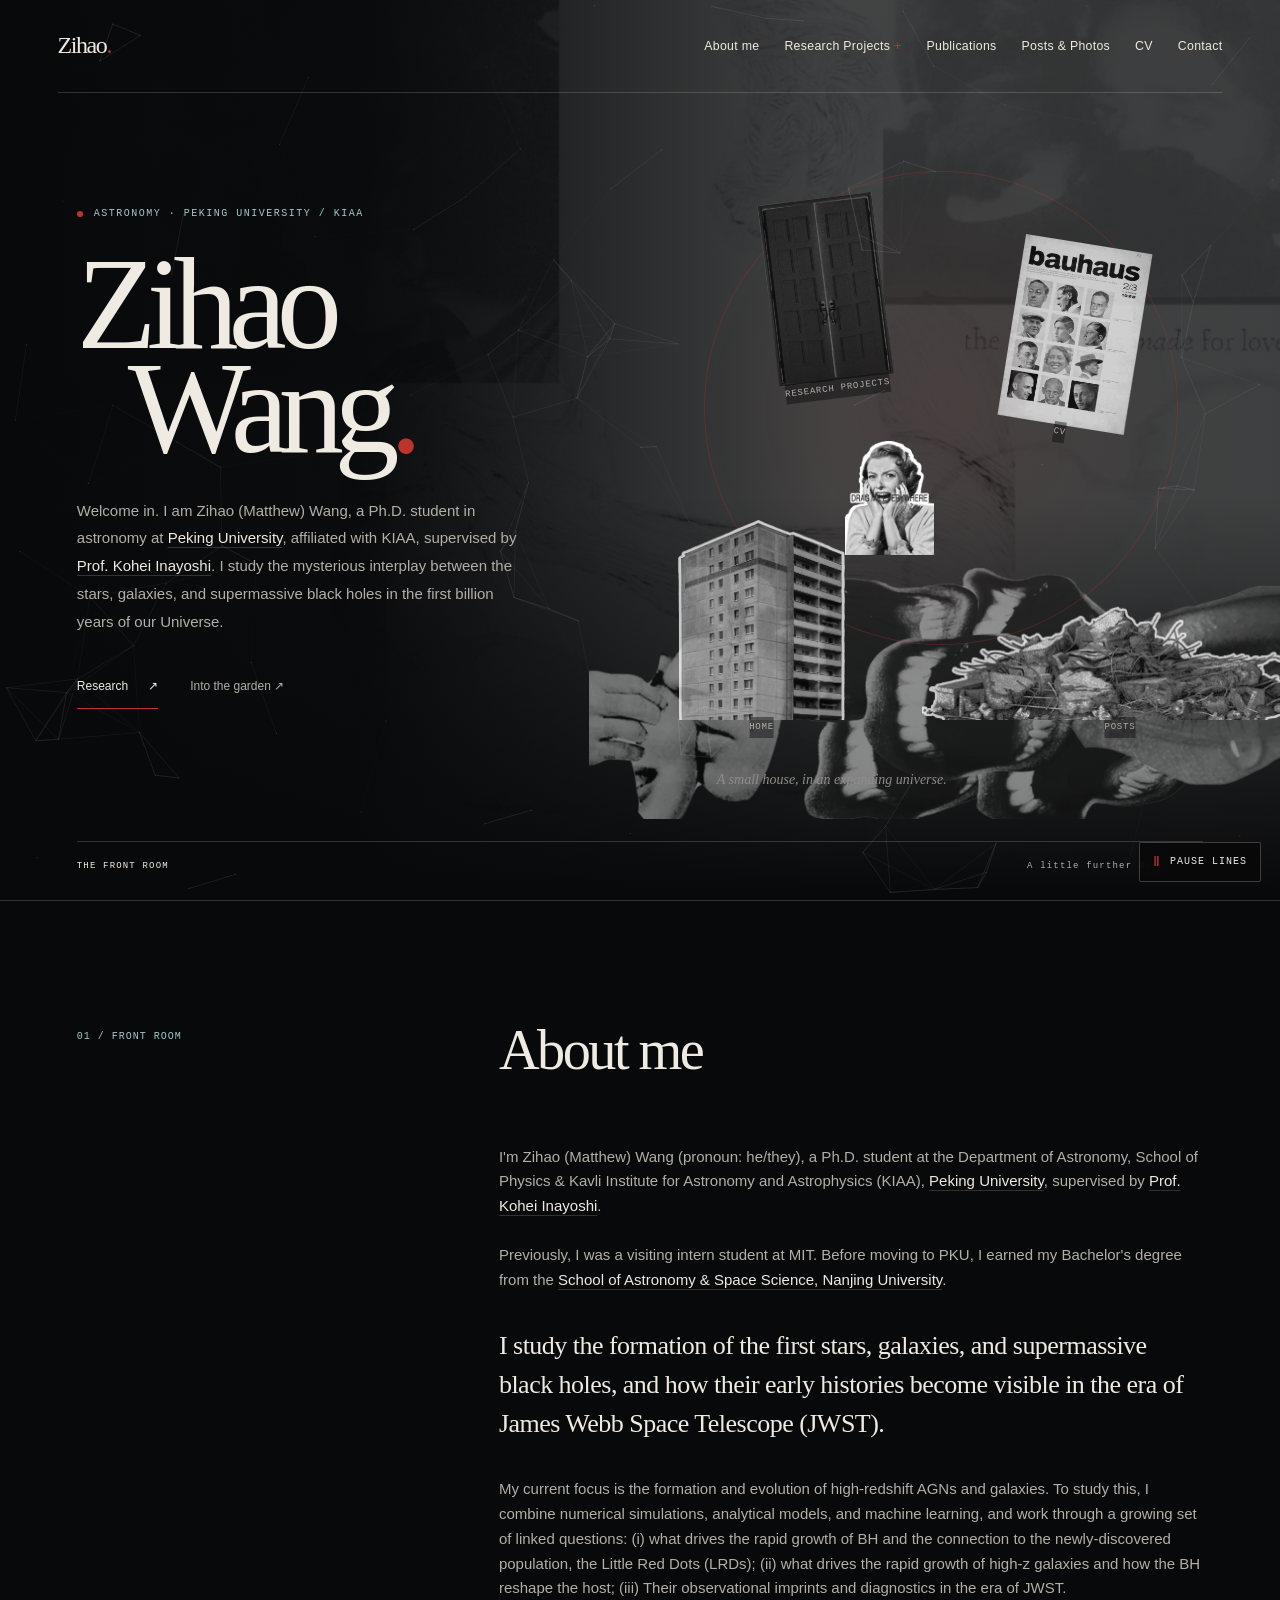
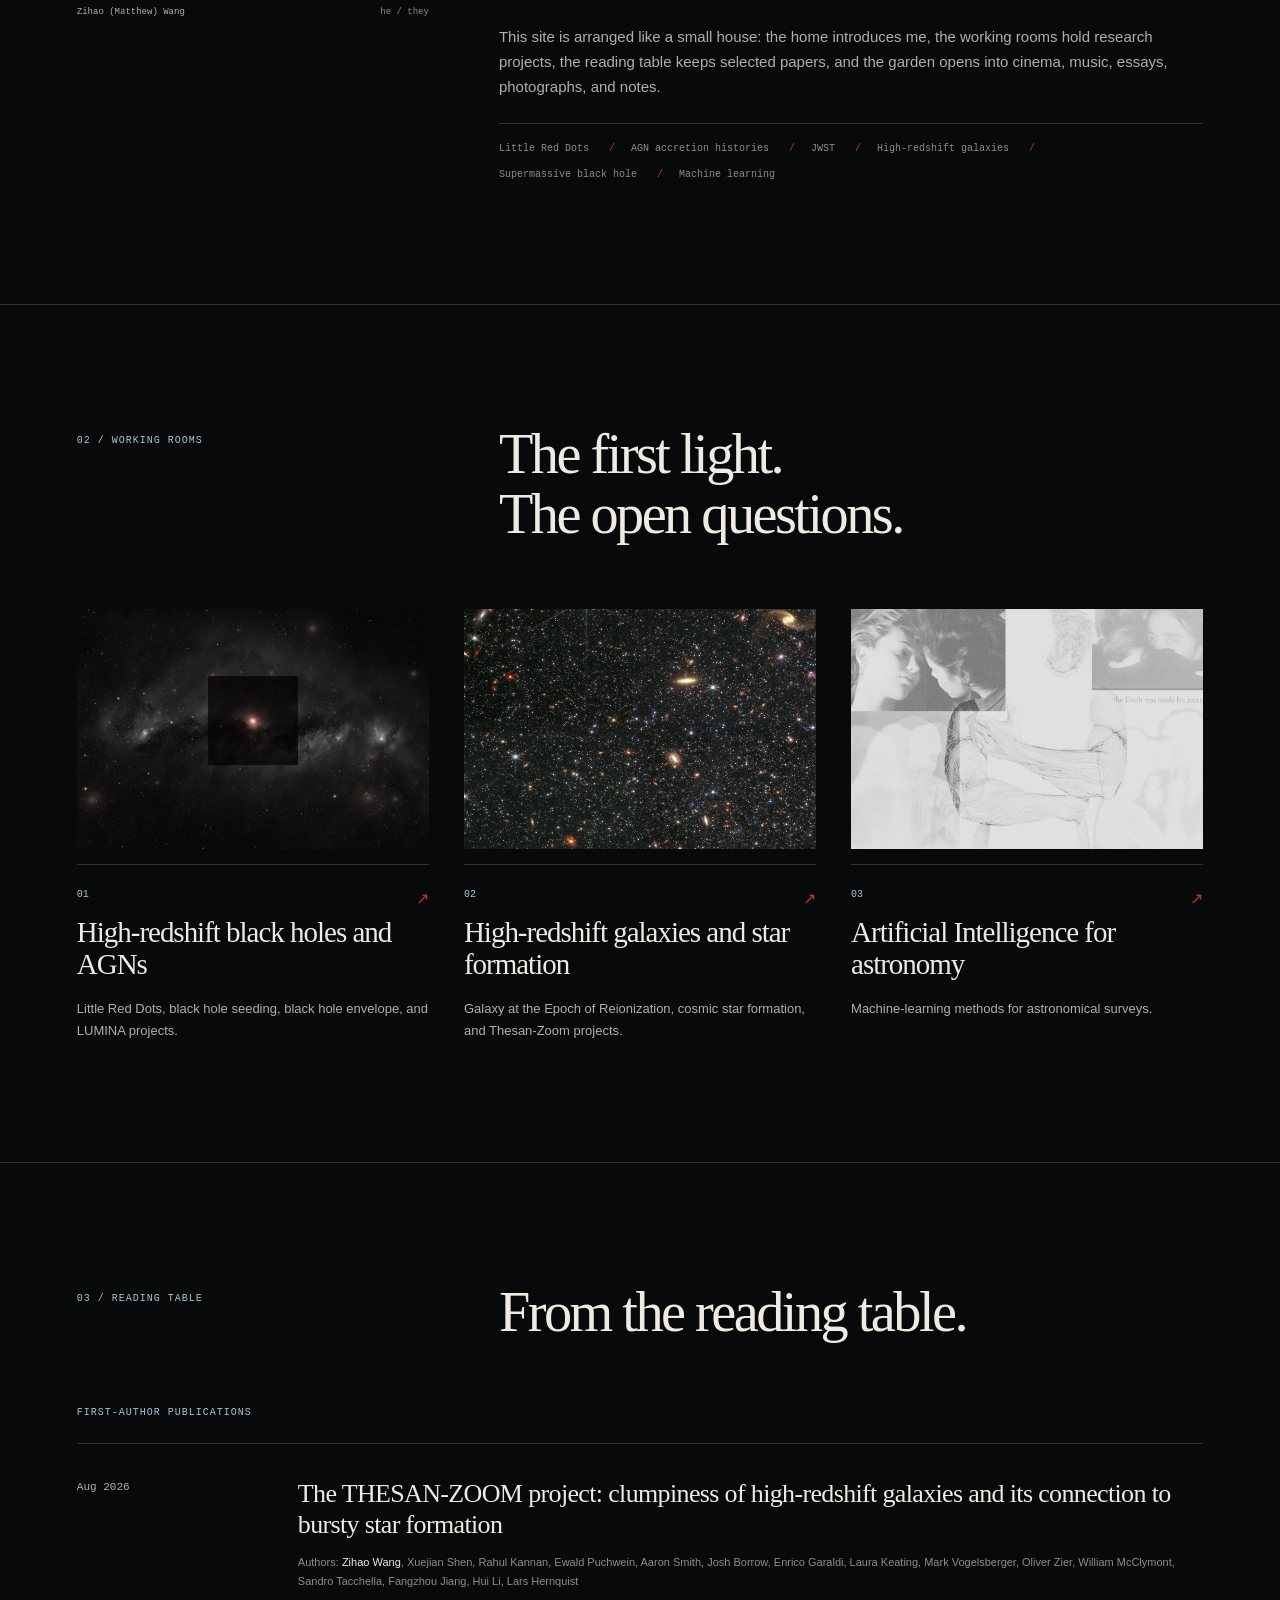
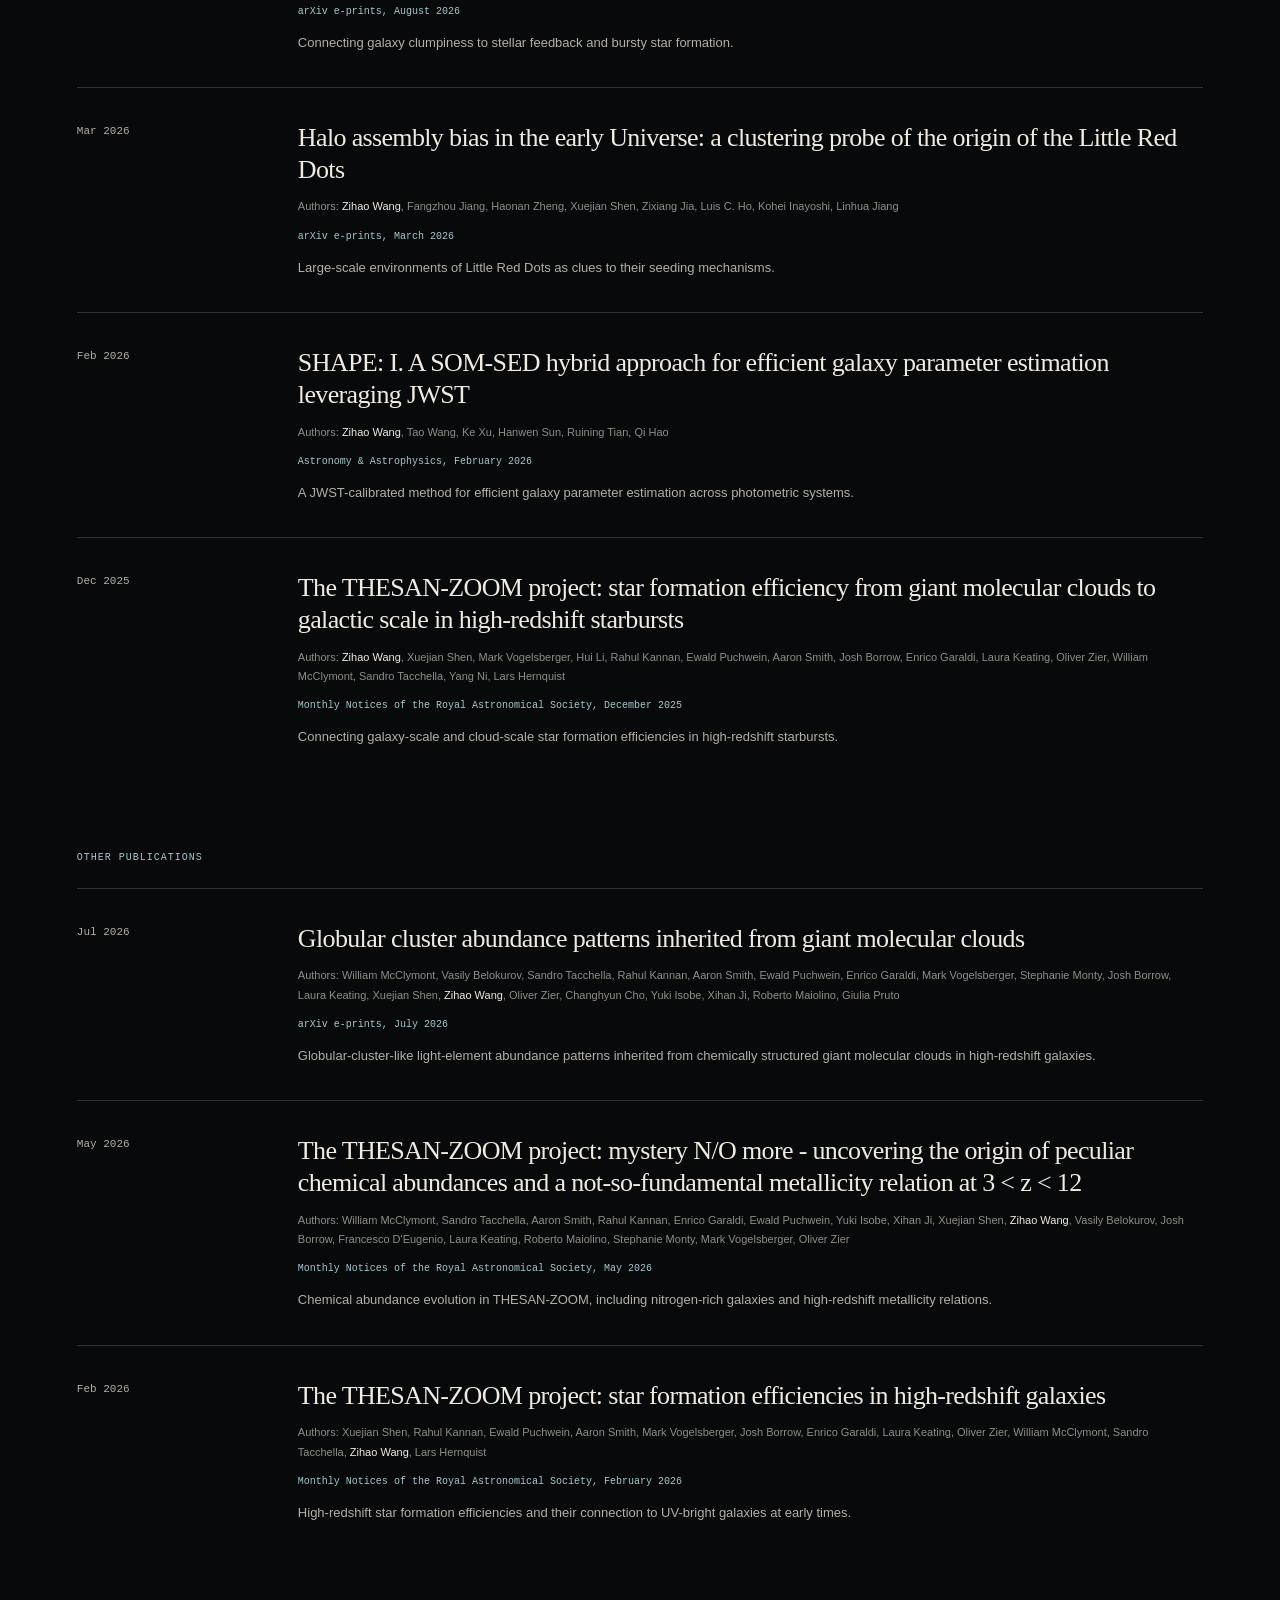
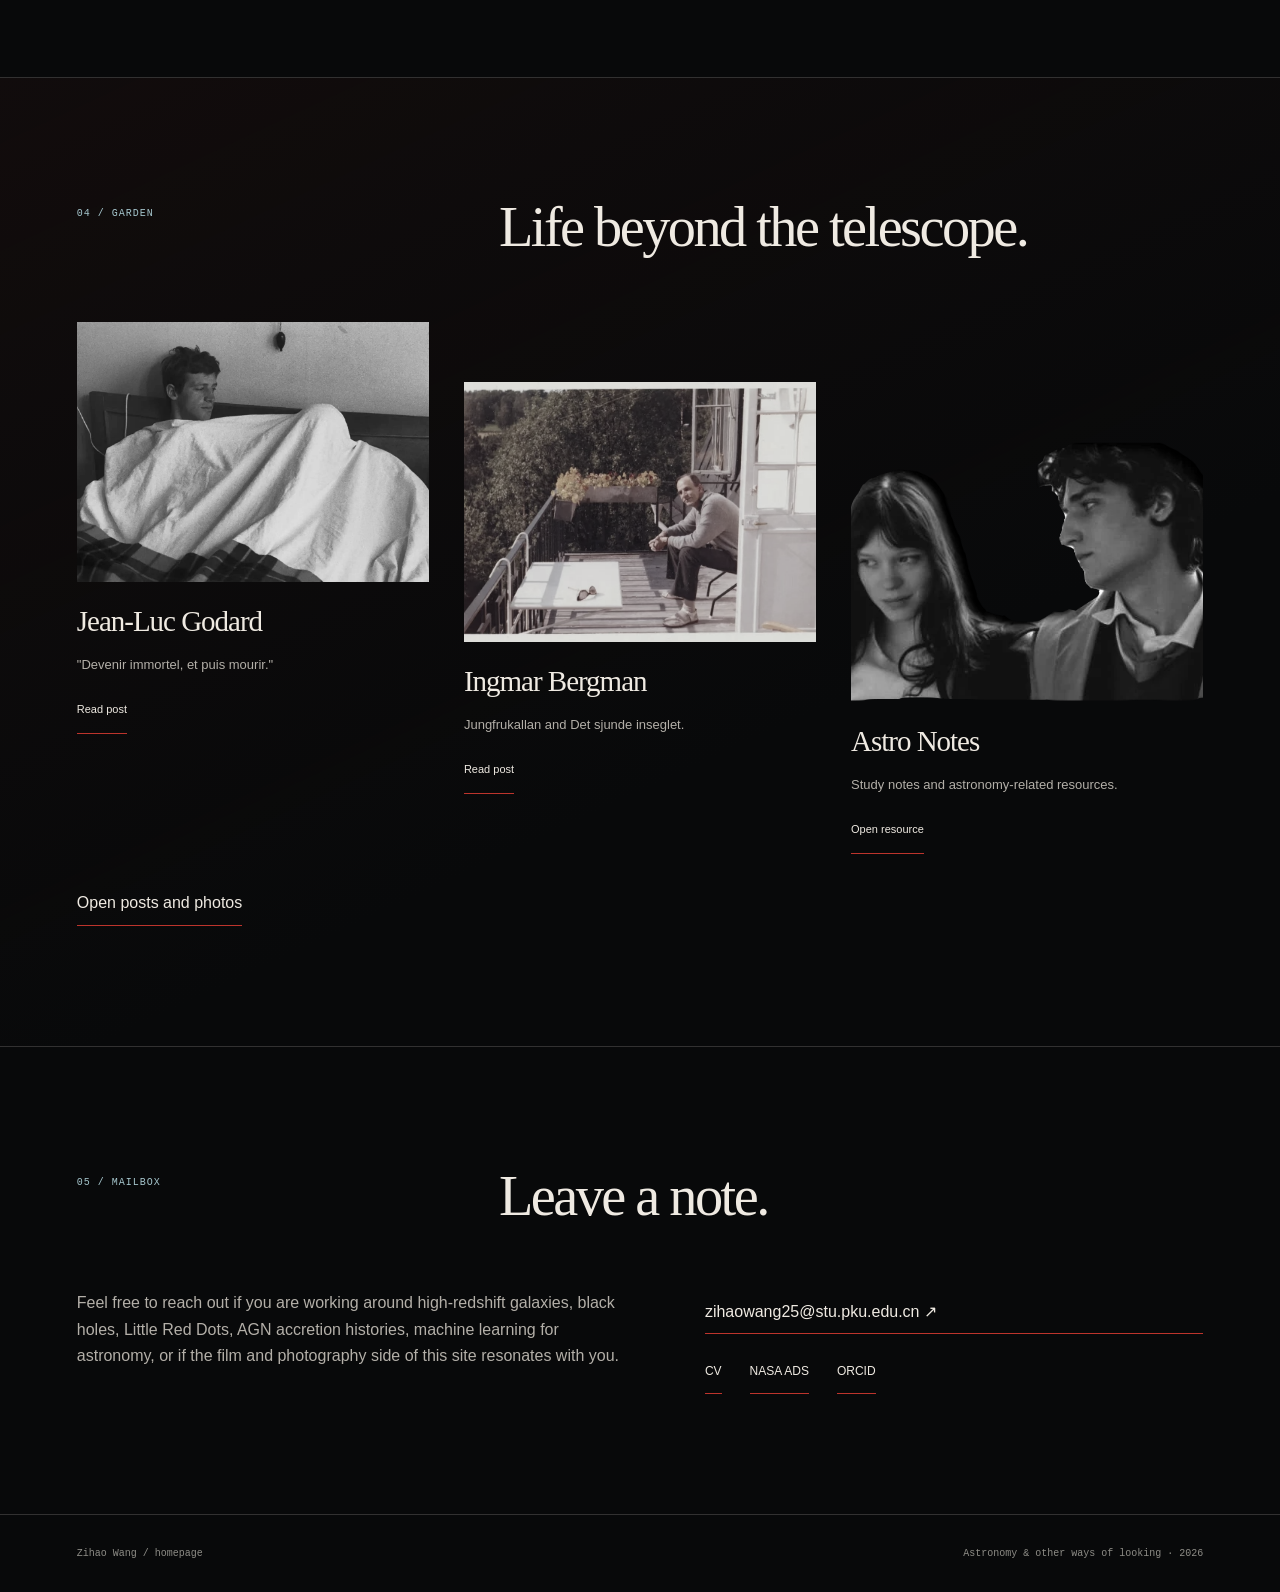
==== commit 5de092a7: "Restore mouse-responsive background connections" ====
--- a/index.html
+++ b/index.html
@@ -70,7 +70,7 @@
       }
     </script>
     <link rel="stylesheet" href="assets/css/site.css" />
-    <link rel="stylesheet" href="assets/css/home.css" />
+    <link rel="stylesheet" href="assets/css/home.css?v=20260906-lines" />
   </head>
   <body>
     <a class="skip-link" href="#about-me">Skip to content</a>
@@ -753,5 +753,6 @@
 
     <script src="assets/js/site.js" defer></script>
     <script src="assets/js/home.js" defer></script>
+    <script src="assets/js/background-lines.js" defer></script>
   </body>
 </html>
--- a/assets/css/home.css
+++ b/assets/css/home.css
@@ -21,11 +21,27 @@
 }
 body {
   margin: 0;
+  isolation: isolate;
   background: var(--bg);
   color: var(--ink);
   font-family: var(--sans);
   line-height: 1.65;
   -webkit-font-smoothing: antialiased;
+}
+/* Mouse-linked filaments sit above scenery, below all readable content. */
+.background-lines {
+  position: fixed;
+  inset: 0;
+  z-index: 2;
+  width: 100%;
+  height: 100%;
+  opacity: 0.18;
+  pointer-events: none;
+}
+.section-inner,
+.footer-inner {
+  position: relative;
+  z-index: 3;
 }
 a {
   color: inherit;
@@ -143,7 +159,7 @@
   align-items: center;
   padding: 170px 6vw 155px;
   overflow: hidden;
-  isolation: isolate;
+  isolation: auto;
   border: 0;
 }
 .hero-inner,
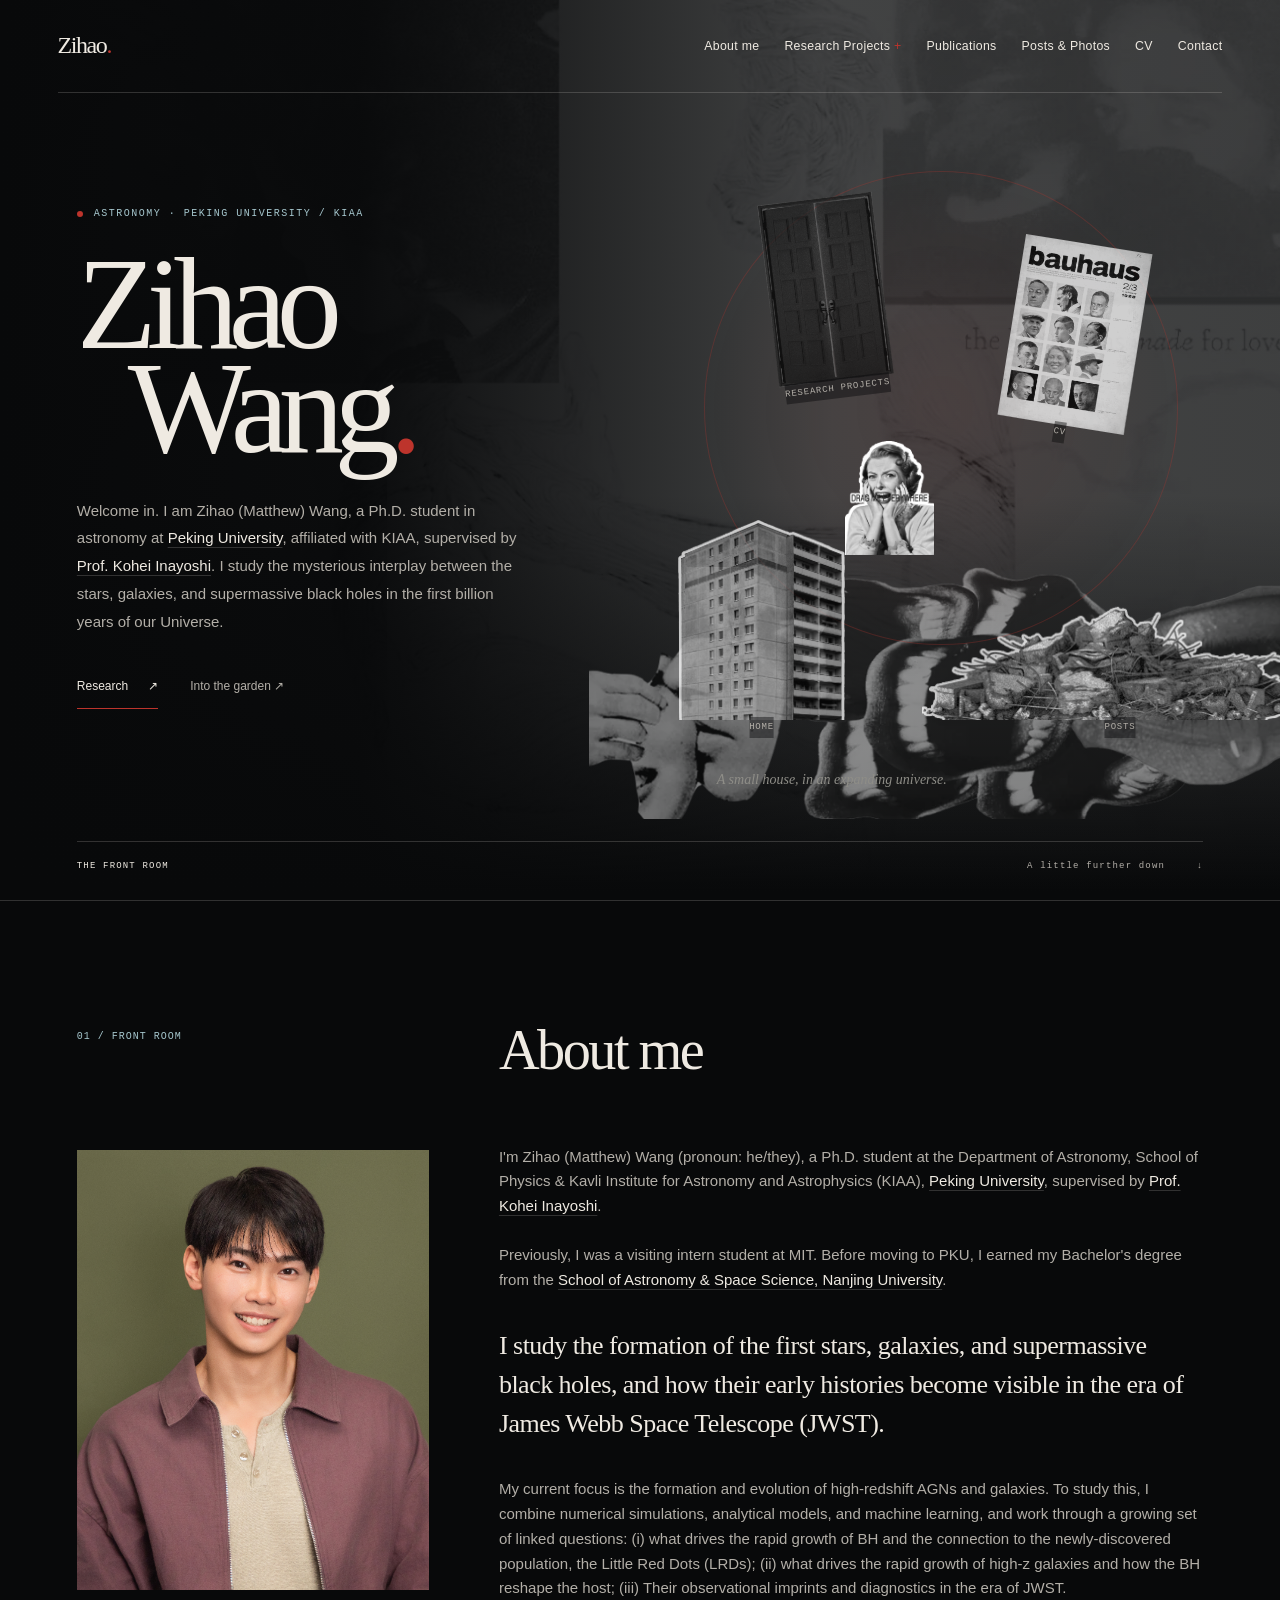
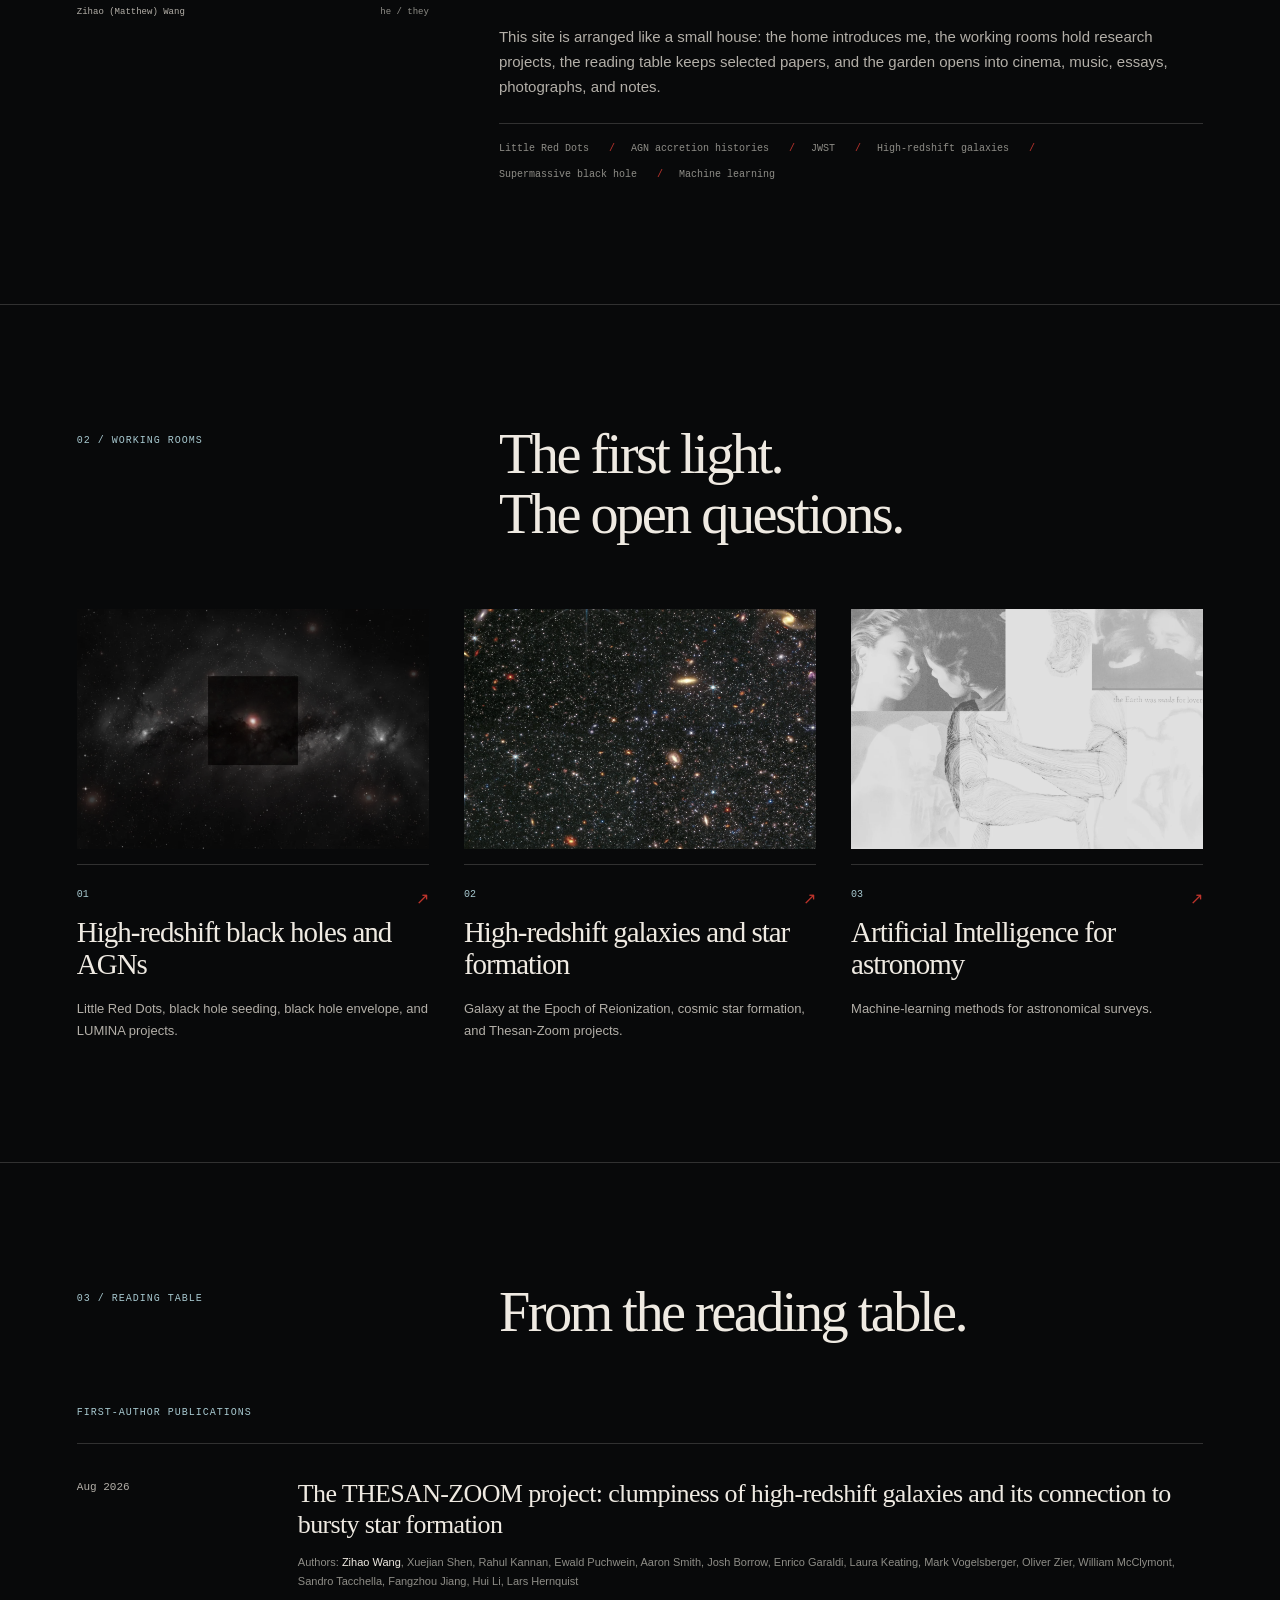
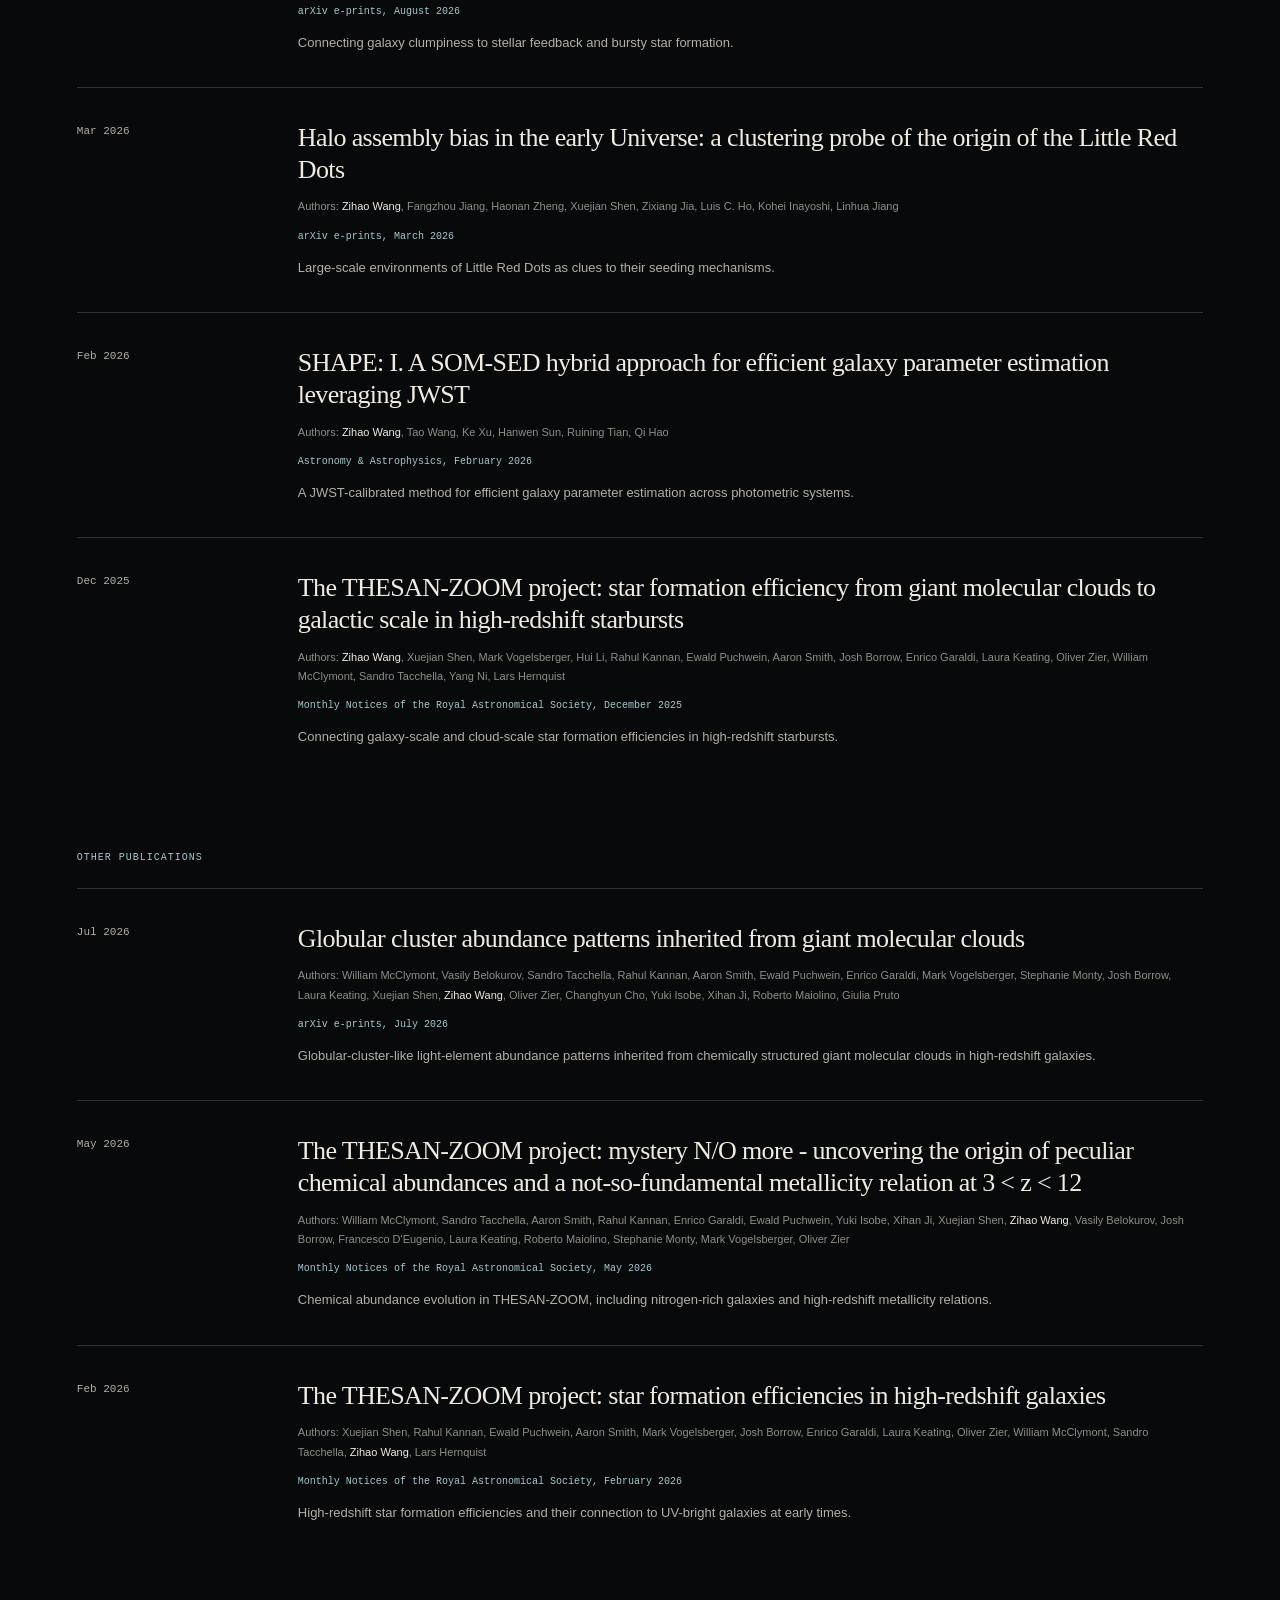
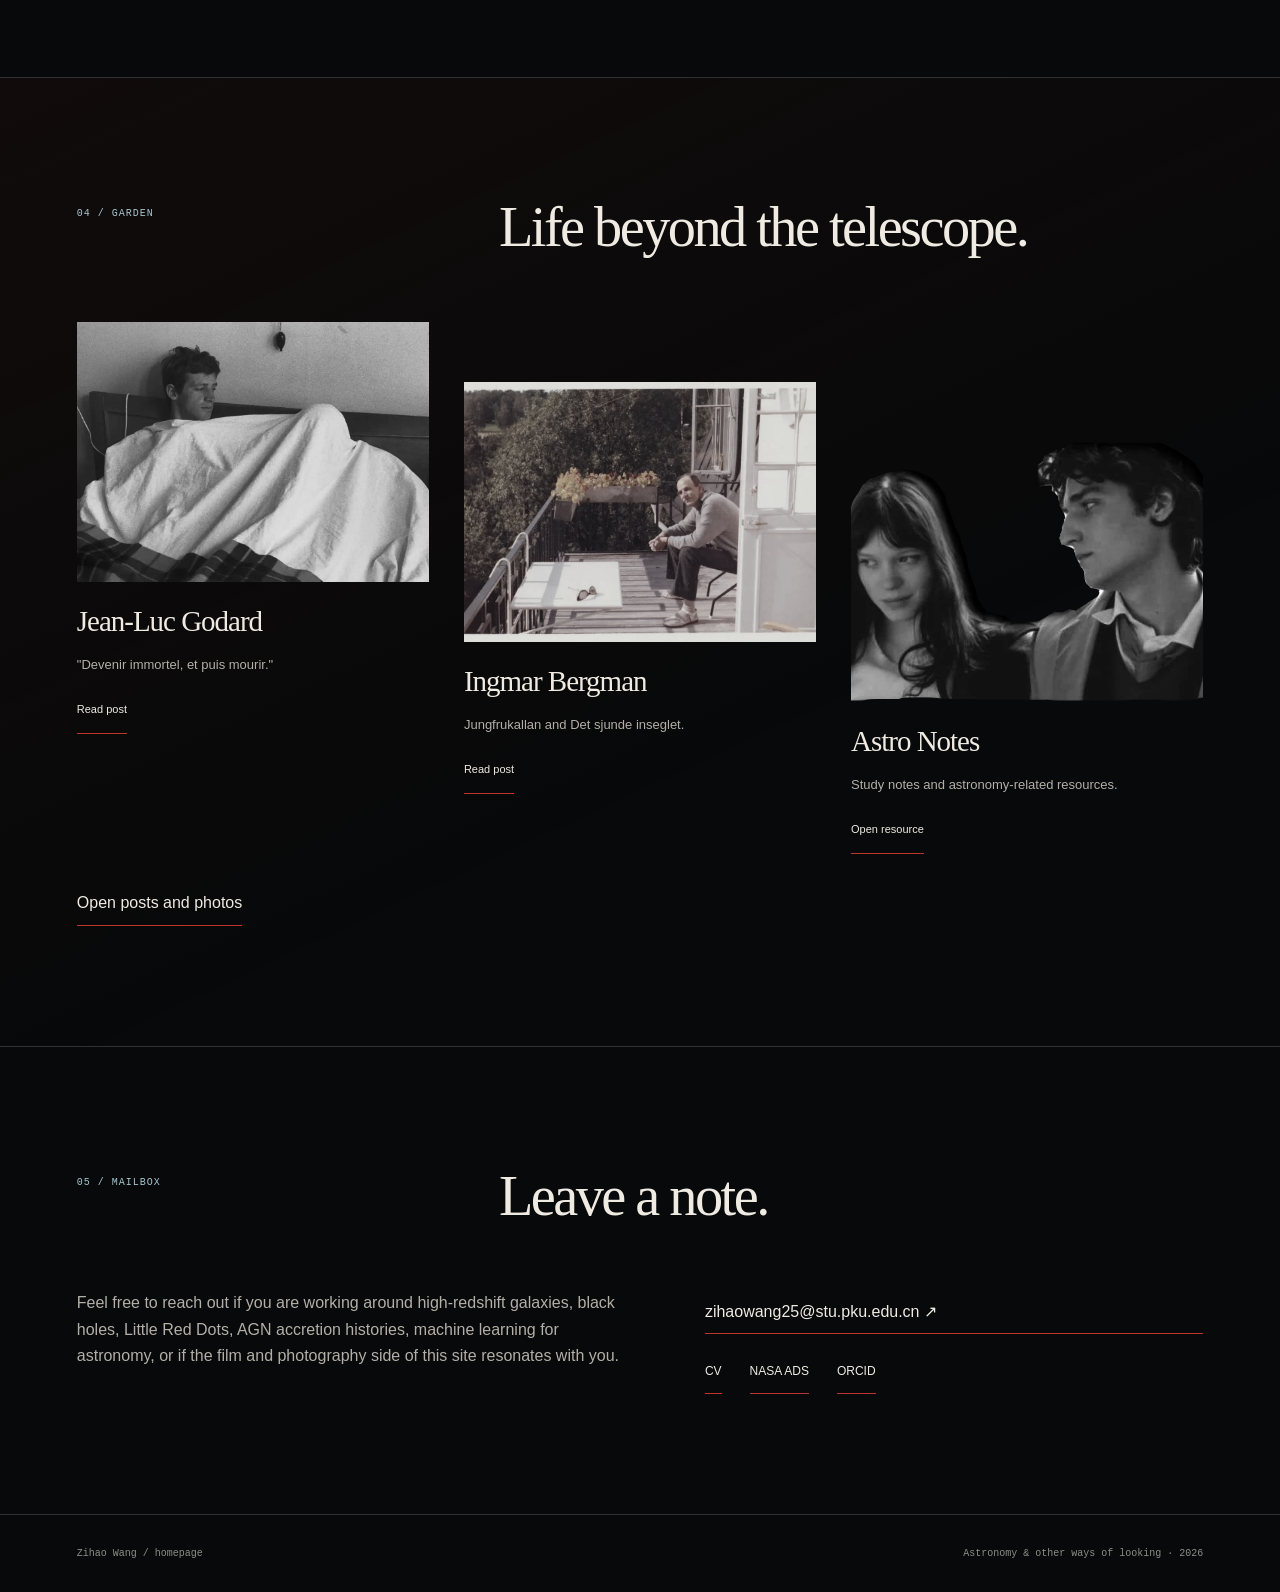
==== commit 26d8ee52: "Restore original canvas-nest effect without visual modifications" ====
--- a/index.html
+++ b/index.html
@@ -70,7 +70,7 @@
       }
     </script>
     <link rel="stylesheet" href="assets/css/site.css" />
-    <link rel="stylesheet" href="assets/css/home.css?v=20260906-lines" />
+    <link rel="stylesheet" href="assets/css/home.css?v=20260906-original-lines" />
   </head>
   <body>
     <a class="skip-link" href="#about-me">Skip to content</a>
@@ -753,6 +753,6 @@
 
     <script src="assets/js/site.js" defer></script>
     <script src="assets/js/home.js" defer></script>
-    <script src="assets/js/background-lines.js" defer></script>
+    <script type="text/javascript" id="c_n_script" src="assets/js/background-lines.js?v=original" color="255,255,255" opacity="0.18" count="120" zindex="-1"></script>
   </body>
 </html>
--- a/assets/css/home.css
+++ b/assets/css/home.css
@@ -21,27 +21,11 @@
 }
 body {
   margin: 0;
-  isolation: isolate;
   background: var(--bg);
   color: var(--ink);
   font-family: var(--sans);
   line-height: 1.65;
   -webkit-font-smoothing: antialiased;
-}
-/* Mouse-linked filaments sit above scenery, below all readable content. */
-.background-lines {
-  position: fixed;
-  inset: 0;
-  z-index: 2;
-  width: 100%;
-  height: 100%;
-  opacity: 0.18;
-  pointer-events: none;
-}
-.section-inner,
-.footer-inner {
-  position: relative;
-  z-index: 3;
 }
 a {
   color: inherit;
@@ -159,7 +143,7 @@
   align-items: center;
   padding: 170px 6vw 155px;
   overflow: hidden;
-  isolation: auto;
+  isolation: isolate;
   border: 0;
 }
 .hero-inner,
